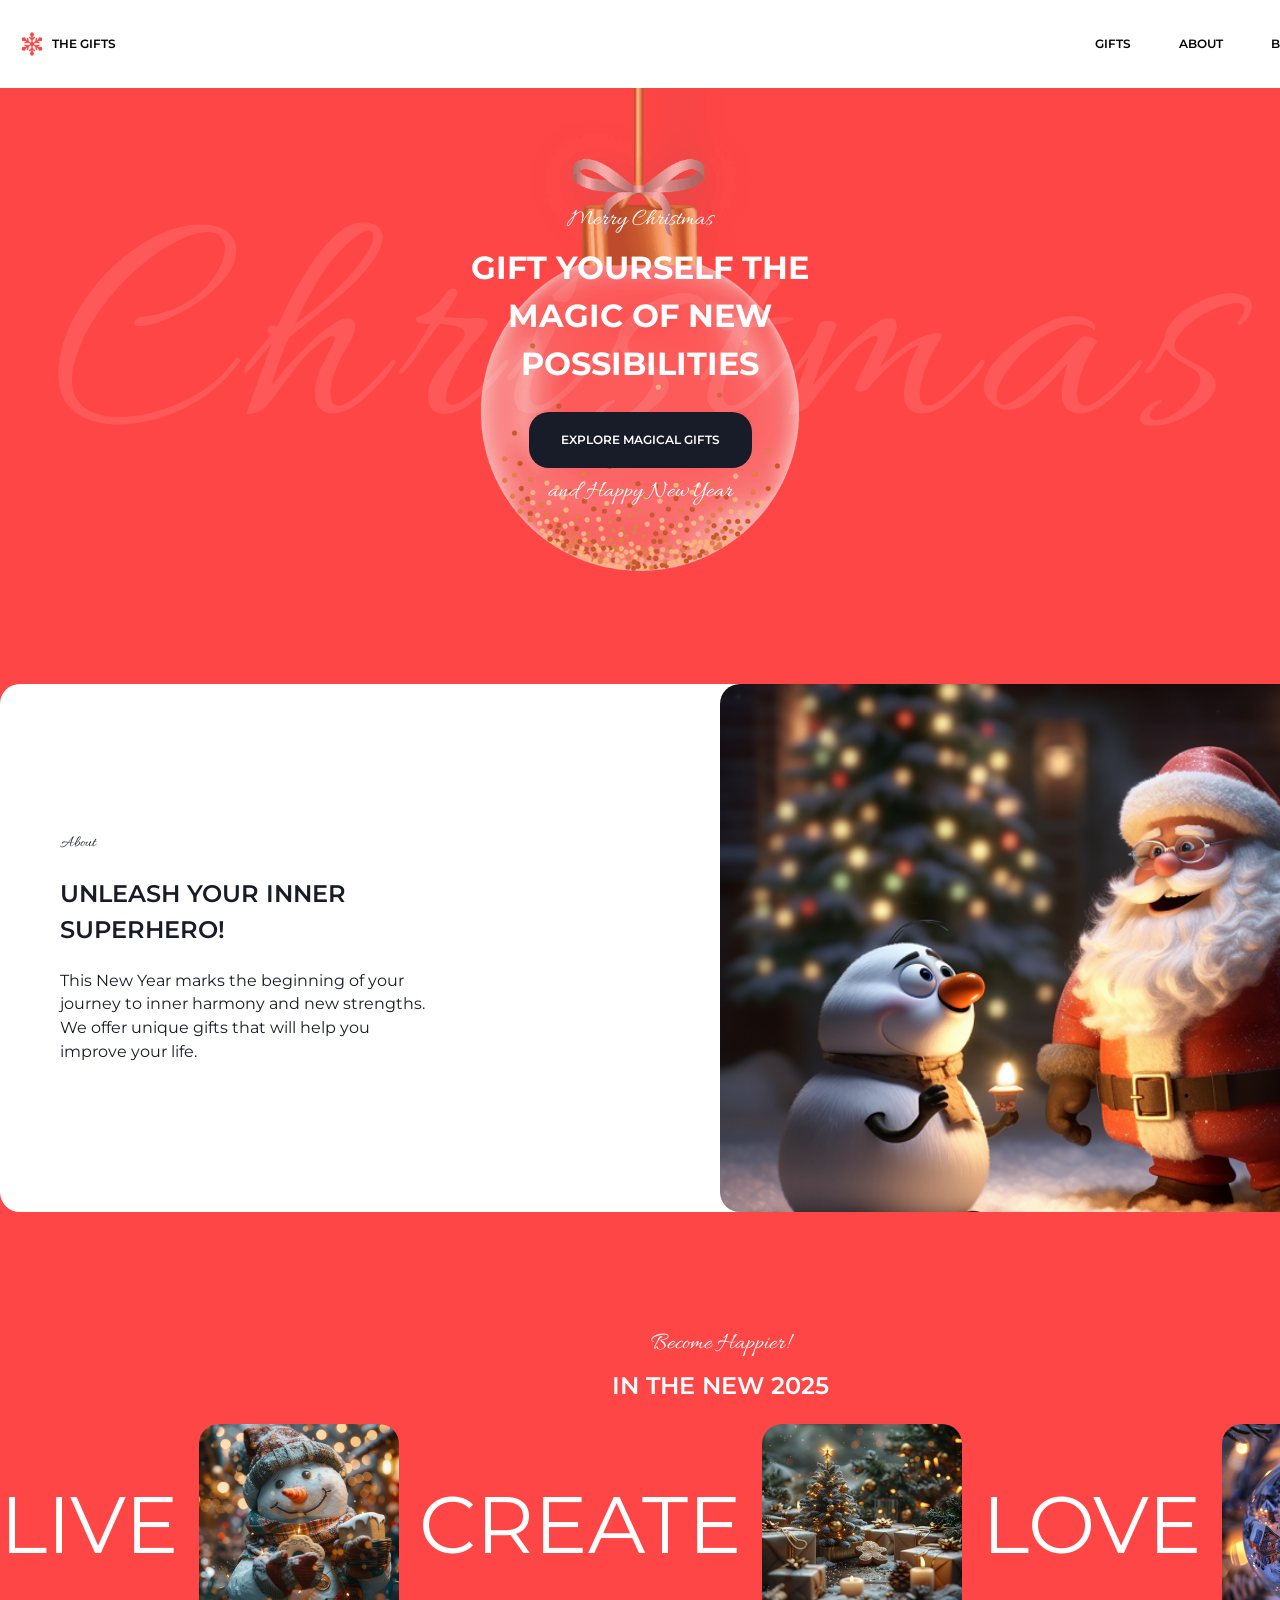
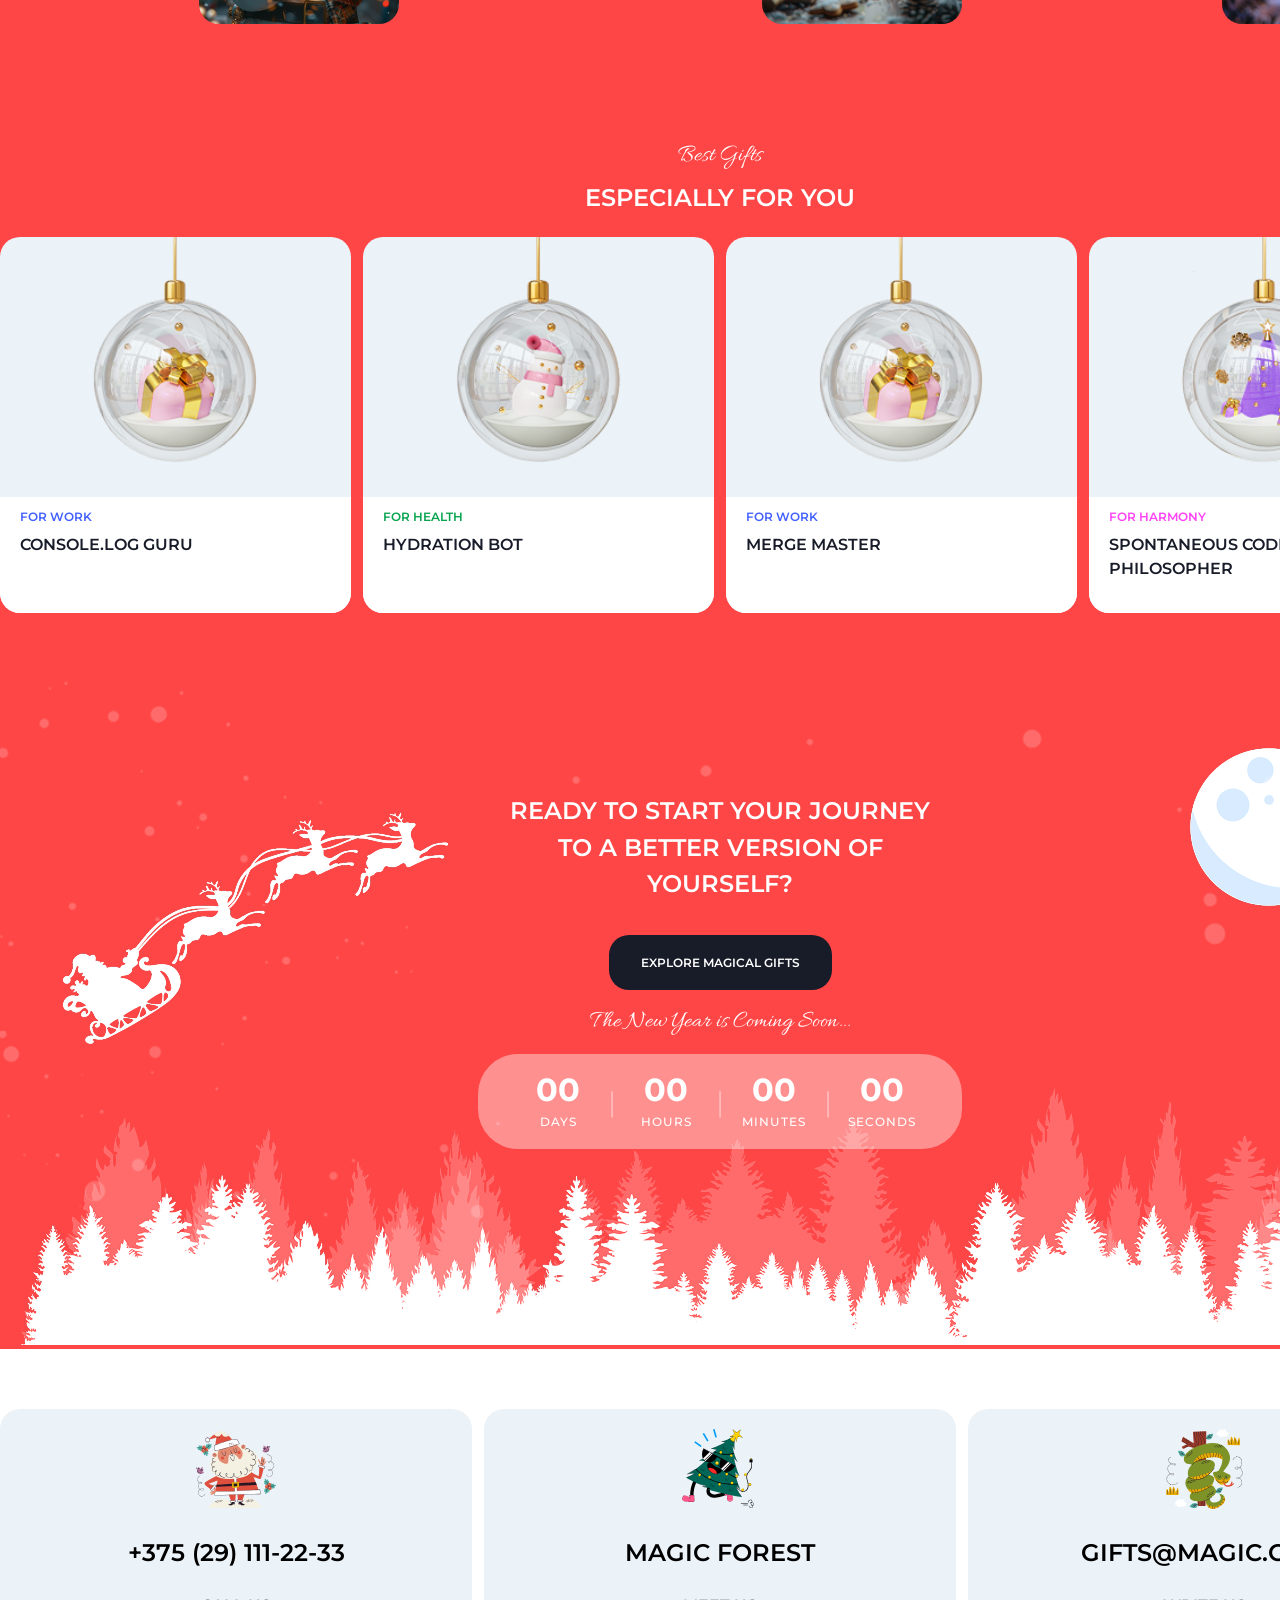
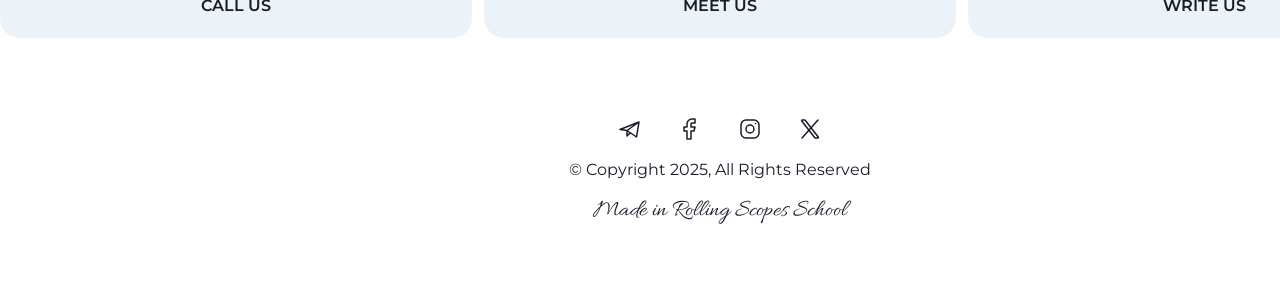
==== christmas-shop/index.html @ 4a247b34 "feat: add background" ====
<!DOCTYPE html>
<html lang="en">
<head>
    <meta charset="UTF-8">
    <meta name="viewport" content="width=device-width, initial-scale=1.0">
    <title>Christmas Shop</title>
    <link rel="stylesheet" href="css/style.css">
    <link rel="icon" href="favicon.ico">
    <link href="https://fonts.googleapis.com/css2?family=Allura&family=Montserrat:wght@400;600&display=swap" rel="stylesheet">
</head>
<body>
    <header class="header">
        <div class="container">
        <div class="header-container">
            <a href="index.html" class="logo">
                <img src="icons/snowflake.svg" alt="Logo icon">
                <span>The gifts</span>
            </a>
        </div>
        <nav>
            <ul>
                <li><a href="gifts.html">Gifts</a></li>
                <li><a href="#about">About</a></li>
                <li><a href="#best">Best</a></li>
                <li><a href="#contacts">Contacts</a></li>
            </ul>
        </nav>
        </div>
    </header>

    <main>
        <section class="hero">
            <div class="container hero-container">
                <p>Merry Christmas</p>
                <h1>Gift yourself the magic of new possibilities</h1>
                <a href="gifts.html" class="btn">Explore Magical Gifts</a>
                <p>and Happy New Year</p>
            </div>
        </section>
        
        <section id="about" class="about">
            <div class="container about-container">
                <div class="about-card">
                <p class="about-caption">About</p>
                <h2>Unleash your inner superhero!</h2>
                <p>This New Year marks the beginning of your journey to inner harmony and new strengths. We offer unique gifts that will help you improve your life.</p>
                </div>
                <div>
                </div>
                 <img src="image/santa.png" width="638" height="528" alt="Santa and Penguin">
            </div>
        </section>

        <section class="slider">
            <div class="container lcld-container">
                <p class="slider-caption">Become Happier!</p>
                <h2>in the new 2025</h2>
                <div class="lcld-card">
                <div class="lcld-item">
                    <span>Live</span>
                    <img src="image/snowman.png" width="200" height="200" alt="Snowman">

                </div>

                <div class="lcld-item">
                    <span>Create</span>
                    <img src="image/christmas-trees.png" width="200" height="200" alt="Christmas trees">
                </div>
                <div class="lcld-item">
                    <span>Love</span>
                    <img src="image/christmas-tree-ball.png" width="200" height="200" alt="Christmas tree ball">
                </div>
                <div class="lcld-item">
                    <span>Dream</span>
                    <img src="image/fairytale-house.png" width="200" height="200" alt="Fairytale house">
                </div>
              </div>
            </div>
        </section>

        <section id="best" class="best">
            <div class="container gifts-container">
                <p class="best-caption">Best Gifts</p>
                 <h2>especially for you</h2>
                 <div class="gift-grid">
                    <div class="gift-card">
                        <img src="image/console.log_guru.png" alt="Console.log Guru">
                        <div class="best-content">
                          <p class="best-work">For work</p>
                          <h3>Console.log Guru</h3>
                        </div>
                    </div>
                    <div class="gift-card">
                        <img src="image/hydration_bot.png" alt="Hydration Bot">
                       <div class="best-content">
                        <p class="best-health">For health</p>
                        <h3>Hydration Bot</h3>
                        </div>
                    </div>
                    <div class="gift-card">
                        <img src="image/merge_master.png" alt="Merge Master">
                        <div class="best-content">
                        <p class="best-work">For work</p>
                        <h3>Merge Master</h3>
                        </div>
                    </div>
                    <div class="gift-card">
                        <img src="image/spontaneous_coding.png" alt="Spontaneous Coding Philosopher">
                        <div class="best-content">
                        <p class="best-harmony">For harmony</p>
                        <h3>Spontaneous Coding Philosopher</h3>
                        </div>
                    </div>
                 </div>
            </div>
        </section>

        <section class="subscribe">
            <div class="container subscribe-container">
                <h2>Ready to start your journey to a better version of yourself?</h2>
                <a href="gifts.html" class="btn">Explore Magical Gifts</a>
                <p class="subscribe-caption">The New Year is Coming Soon...</p>
                <div class="countdown-container">
                 <div class="countdown-item">
                    <span id="days" class="number">00</span>
                    <span class="label">Days</span>
                 </div>
                <div class="divider">|</div>
                <div class="countdown-item">
                <span id="hours" class="number">00</span>
                <span class="label">Hours</span>
                </div>
                    <div class="divider">|</div>
                    <div class="countdown-item">
                <span id="minutes" class="number">00</span>
                 <span class="label">Minutes</span>
                </div>
                <div class="divider">|</div>
                 <div class="countdown-item">
                  <span id="seconds" class="number">00</span>
                  <span class="label">Seconds</span>
                 </div>
                </div>
            </div>
        </section>

    </main>

    <footer id="contacts" class="footer">
        <div class="container contacts-container">
            <div class="footer-grid">
                 <div class="footer-card call-us">
                    <img src="icons/santa-claus.svg" alt="Santa Claus">
                    <a href="tel:+123456789" class="card">+375 (29) 111-22-33</a>
                    <h3>Call us</h3>
                </div>
                <div class="footer-card meet-us">
                    <img src="icons/christmas-tree.svg" alt="Christmas tree">
                    <a href="https://maps.google.com" target="_blank" class="card">Magic Forest</a>
                    <h3>Meet us</h3>
                </div>
                <div class="footer-card write-us">
                    <img src="icons/snake.svg" alt="Snake">
                    <a href="mailto:test@mail.com" class="card">gifts@magic.com</a>
                    <h3>Write us</h3>
                </div>
            </div>
            <div class="social-icons">
                <a href="https://facebook.com" class="social-link">
                <img src="icons/social/telegram.svg" alt="Telegram">
                </a>
                <a href="https://instagram.com" class="social-link">
                    <img src="icons/social/facebook.svg" alt="Facebook">
                </a>
                <a href="https://linkedin.com" class="social-link">
                    <img src="icons/social/instagram.svg" alt="Instagram">
                </a>
                <a href="https://linkedin.com" class="social-link">
                    <img src="icons/social/X.svg" alt="X.com">
                </a>
                </div>
                <div class="copyright">
                     <p class="footer-paragraphs">&copy; Copyright 2025, All Rights Reserved</p>
                     <a class="footer-link" href="https://rs.school" target="_blank">Made in Rolling Scopes School</a>
                </div>
            </div>
        </footer>   
    
</body>
</html>
---- christmas-shop/css/style.css ----
* {
  margin: 0;
  padding: 0;
  box-sizing: border-box;
  transition: all 0.3s ease;
}

html {
  scroll-behavior: smooth;
}

body {
  font-family: 'Montserrat', sans-serif;
  background: #FF4646;
  color: #181C29;
}

/* CONTAINER */
.container {
  width: 1440px;
  margin: 0 auto;
}

/* ================= HEADER ================= */
.header {
  background: #fff;
  padding: 24px 0;
}

.header .container {
  display: flex;
  justify-content: space-between;
  align-items: center;
}

.logo {
  display: flex;
  align-items: center;
  gap: 8px;
  padding: 8px 20px;
  text-decoration: none;
  color: black;
  font-family: 'Montserrat', sans-serif;
  font-size: 12px;
  font-weight: 600;
  line-height: 130%;
  letter-spacing:  5%;
  text-transform: uppercase;
}

.logo img {
  width: 24px;
  height: 24px;
}

.logo:hover {
  cursor: pointer;
}

nav ul {
  display: flex;
  gap: 8px;
  list-style: none;
  justify-content: flex-end;
  align-items: center;
  text-transform: uppercase;
  color: black;
  font-family: 'Montserrat', sans-serif;
  font-size: 12px;
  font-weight: 600;
  line-height: 130%;

}

nav a {
  text-decoration: none;
  color: black;
  padding: 12px 20px;
}

nav a:hover {
  color: #ff4646;
}

/* ================= HERO ================= */
.hero {
  /* background: #ff4646; */
  color: white;
  text-align: center;
  padding: 120px 0;
  background-image: url('../image/background-hero.png');
  background-size: contain;
  background-position: center;
  background-repeat: no-repeat;
  min-height: 524px;
  display: flex;
  align-items: center;
  justify-content: center;
  text-align: center;
}

.hero h1 {
  font-size: 32px;
  max-width: 600px;
  text-transform: uppercase;
  line-height:  150%;
  letter-spacing: 18%;
  max-width: 430px;
  margin: 12px auto;

}

.hero p {
  font-family: 'Allura', cursive;
  font-size: 24px;
  font-weight: 400;
  line-height: 100%;
  letter-spacing: 5%;
}

/* BUTTON */
.btn {
  display: inline-block;
  margin: 12px 0;
  padding: 20px 32px;
  border-radius: 20px;
  background: #181C29;
  color: #fff;
  text-decoration: none;
  font-weight: 600;
  font-size: 12px;
  line-height: 130%;
  letter-spacing: 5%;
  text-transform: uppercase;
}

.btn:hover {
  background: #fff;
  color: #181C29;
}

/* ================= ABOUT ================= */
.about {
    padding: 60px 0;
}

.about-container {
  display: flex;
  gap: 60px;
  align-items: center;
  background-color: #fff;
   border-radius: 20px;
   overflow: hidden;
  justify-content: space-between;
}

.about-container img {
  border-radius: 20px;
   width: 50%; 
   object-fit: cover;
}

.about-card {
 padding-left: 60px;
  max-width: 426px;
  width: 50%; 
}

.about h2 {
  font-size: 24px;
  font-weight: 600;
  line-height: 152%;
  letter-spacing: 16%;
  text-transform: uppercase;
  margin-bottom: 20px;
}

.about-caption {
  font-family: 'Allura', cursive;
  font-size: 24px;
  font-weight: 400;
  line-height: 100%;
  letter-spacing: 5%;
  margin-bottom: 20px;
}

.about p {
    font-size: 16px;
    font-weight: 400;
    line-height: 148%;
}
/* ================= SLIDER ================= */

.lcld-container {
  text-align: center;
  padding: 60px 0;
}

.slider-caption {
  font-family: 'Allura', cursive;
  font-size: 24px;
  font-weight: 400;
  line-height: 100%;
  letter-spacing: 5%;
  margin-bottom: 12px;
  color: #fff;
}

.slider h2 {
  font-size: 24px;
  font-weight: 600;
  line-height: 152%;
  letter-spacing: 16%;
  text-transform: uppercase;
  margin-bottom: 20px;
  color: #fff;
}

.lcld-card {
    display: flex;
    flex-direction: row;
}

.lcld-item {
display: flex;
align-items: center;
  text-align: center;
}

.slider span {
    font-size: 80px;
    font-weight: 600px;
    text-transform: uppercase;
    color: #fff;
    margin-right: 20px;

}

.lcld-item img {
  border-radius: 20px;
  margin-right: 20px;
}

.lcld-item:hover {
  transform: scale(1.1);
  cursor: pointer;

}

/* ================= GIFTS ================= */
.gifts-container {
  padding: 60px 0;
}

.best-caption {
  font-family: 'Allura', cursive;
  font-size: 24px;
  font-weight: 400;
  line-height: 100%;
  letter-spacing: 5%;
  margin-bottom: 12px;  
  color: #fff;
  text-align: center;
}

.best h2 {
  font-size: 24px;
  font-weight: 600;
  line-height: 152%;
  letter-spacing: 16%;
  text-transform: uppercase;
  margin-bottom: 20px;
  color: #fff;
  text-align: center;
}

.gift-grid {
  display: grid;
  grid-template-columns: repeat(4, 1fr);
  gap: 12px;
  align-items: stretch;
}

.gift-card {
  background: #ECF3F8;
  border-radius: 20px;
  position: relative;
  overflow: hidden;
  transition: transform 0.3s ease;
  display: flex;
  flex-direction: column;
  height: 100%;
}

.gift-card img {
  width: 100%;
  height: auto;
  display: block;
}

.gift-card:hover {
  transform: translateY(-5px);
  background: #ffecec;
  cursor: pointer;
}

.best-content {
  background-color: #fff;
  padding: 12px 20px;
  box-sizing: border-box;
  width: 100%;
  flex-grow: 1; 
  display: flex;
  flex-direction: column;
  justify-content: flex-start;
}

.best-work,
.best-harmony,
.best-health {
    text-transform: uppercase;
    font-size: 12px;
    font-weight: 600;
    line-height: 130%;
    letter-spacing: 5%;
    /* padding-top: 20px; */
    padding-bottom: 8px;
}

.best-work {
    color: #4361FF;
}

.best-health {
    color: #06A44F;
}

.best-harmony {
    color: #FF43F7;
}

.best h3 {
    text-transform: uppercase;
    font-size: 16px;
    font-weight: 600;
    line-height: 152%;
    letter-spacing: 8%;
    padding-bottom: 20px;    
}

/* ================= CTA ================= */
.subscribe {
  color: white;
  text-align: center;
  align-items: center;
  padding-bottom: 200px;
  padding-top: 120px;
  background-image: url("../image/background_subscribe.png");
 background-size: contain;
  background-position: center;
  background-repeat: no-repeat;
  min-width: 1440px;
  /* background-position: bottom center; */

  position: relative;
  /* overflow: hidden;
  */

}

.subscribe h2 {
    max-width: 430px;
  font-size: 24px;
  font-weight: 600;
  line-height: 152%;
  letter-spacing: 16%;
  text-transform: uppercase;
  margin: 0 auto 20px auto;
  color: #fff;
  text-align: center;
}

.subscribe .btn {
    margin-bottom: 20px;
}

.subscribe-caption {
  font-family: 'Allura', cursive;
  font-size: 24px;
  font-weight: 400;
  line-height: 100%;
  letter-spacing: 5%;
  margin-bottom: 12px;  
  color: #fff;
  text-align: center;
}

.countdown-container {
  display: flex;
  justify-content: center;
  align-items: center;
  background-color: rgba(255, 255, 255, 0.4); /* Półprzezroczysty biały */
  border-radius: 40px;
  padding: 20px 40px;
  width: fit-content;
  margin: 20px auto 0 auto;
  color: #fff;
  font-family: 'Montserrat', sans-serif; /* Lub inna, której używasz */
}

.countdown-item {
  display: flex;
  flex-direction: column;
  align-items: center;
  min-width: 80px;
}

.number {
  font-size: 32px;
  font-weight: 700;
  line-height: 1;
}

.label {
  font-size: 12px;
  text-transform: uppercase;
  margin-top: 8px;
  font-weight: 500;
  letter-spacing: 1px;
}

.divider {
  font-size: 28px;
  opacity: 0.5;
  margin: 0 10px;
  font-weight: 300;
}

/* ================= FOOTER ================= */
.footer {
  background: #fff;
  padding: 60px 0;
}

.footer-grid {
  display: grid;
  grid-template-columns: repeat(3, 1fr);
  gap: 12px;
  margin-bottom: 60px;
}

.footer-card {
  text-align: center;
  background: #ECF3F8;
  padding: 20px;
  border-radius: 20px;
}

.footer-card img {
  width: 80px;
  margin-bottom: 12px;
}

.footer-card a {
  text-decoration: none;
  color: black;
  display: block;
  margin: 10px 0;
}

.footer-card:hover {
  background: #ddd;
  cursor: pointer;
}

.footer h3 {
    text-transform: uppercase;
    font-size: 16px;
    font-weight: 600;
    line-height: 152%;
    letter-spacing: 8%;
    /* padding-bottom: 20px;   */
}

.footer .card {
    text-transform: uppercase;
    font-size: 24px;
    font-weight: 600;
    line-height: 152%;
    letter-spacing: 16%;
    padding-bottom: 12px;  
}

/* ================= SOCIAL ================= */
.social-icons {
  display: flex;
  justify-content: center;
  gap: 20px; 
  padding: 11px 12px;
}

.social-link {
  display: flex;
  align-items: center;
  justify-content: center;
  width: 40px;
  height: 40px;
  transition: transform 0.2s ease-in-out;
}

.social-link img {
  width: 24px;
  height: 24px;
  object-fit: contain;
}

.social-link:hover {
  transform: scale(1.1);
}

.footer-paragraph {
    font-size: 16px;
    font-weight: 400;
    line-height: 148%;
    text-transform: none;
    font-family: 'Montserrat', sans-serif;
}

.footer-link {
  font-family: 'Allura', cursive;
  font-size: 24px;
  font-weight: 400;
  line-height: 100%;
  letter-spacing: 5%;
  margin-top: 12px;  
  text-align: center;
  text-decoration: none;
  color: #181C29;;
}

.copyright {
    display: flex;
    flex-direction: column; 
    align-items: center;    
    gap: 8px;             
}

/* ================= GIFTS PAGE ================= */
.tabs ul {
  display: flex;
  gap: 20px;
  list-style: none;
  justify-content: center;
  margin-top: 20px;
}

.tabs a {
  text-decoration: none;
  color: black;
}

.tabs a:hover {
  color: #ff4646;
}
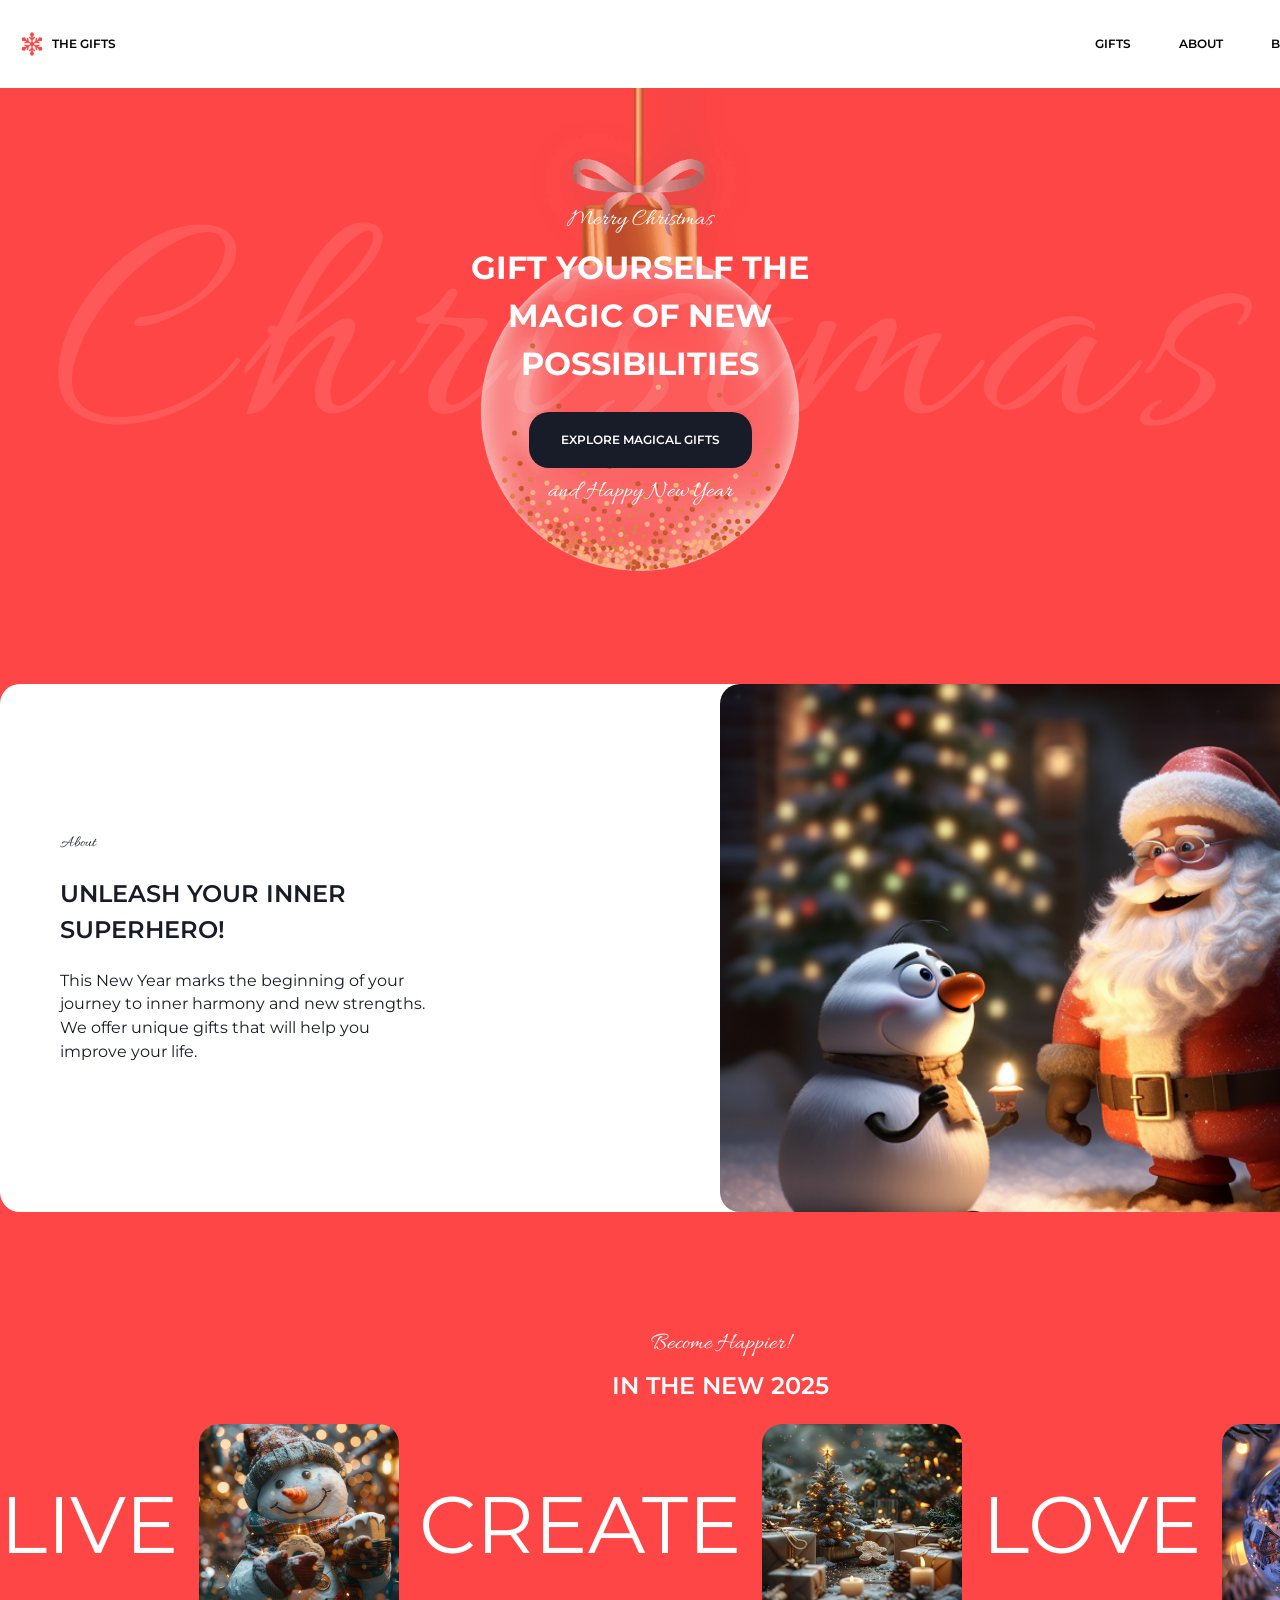
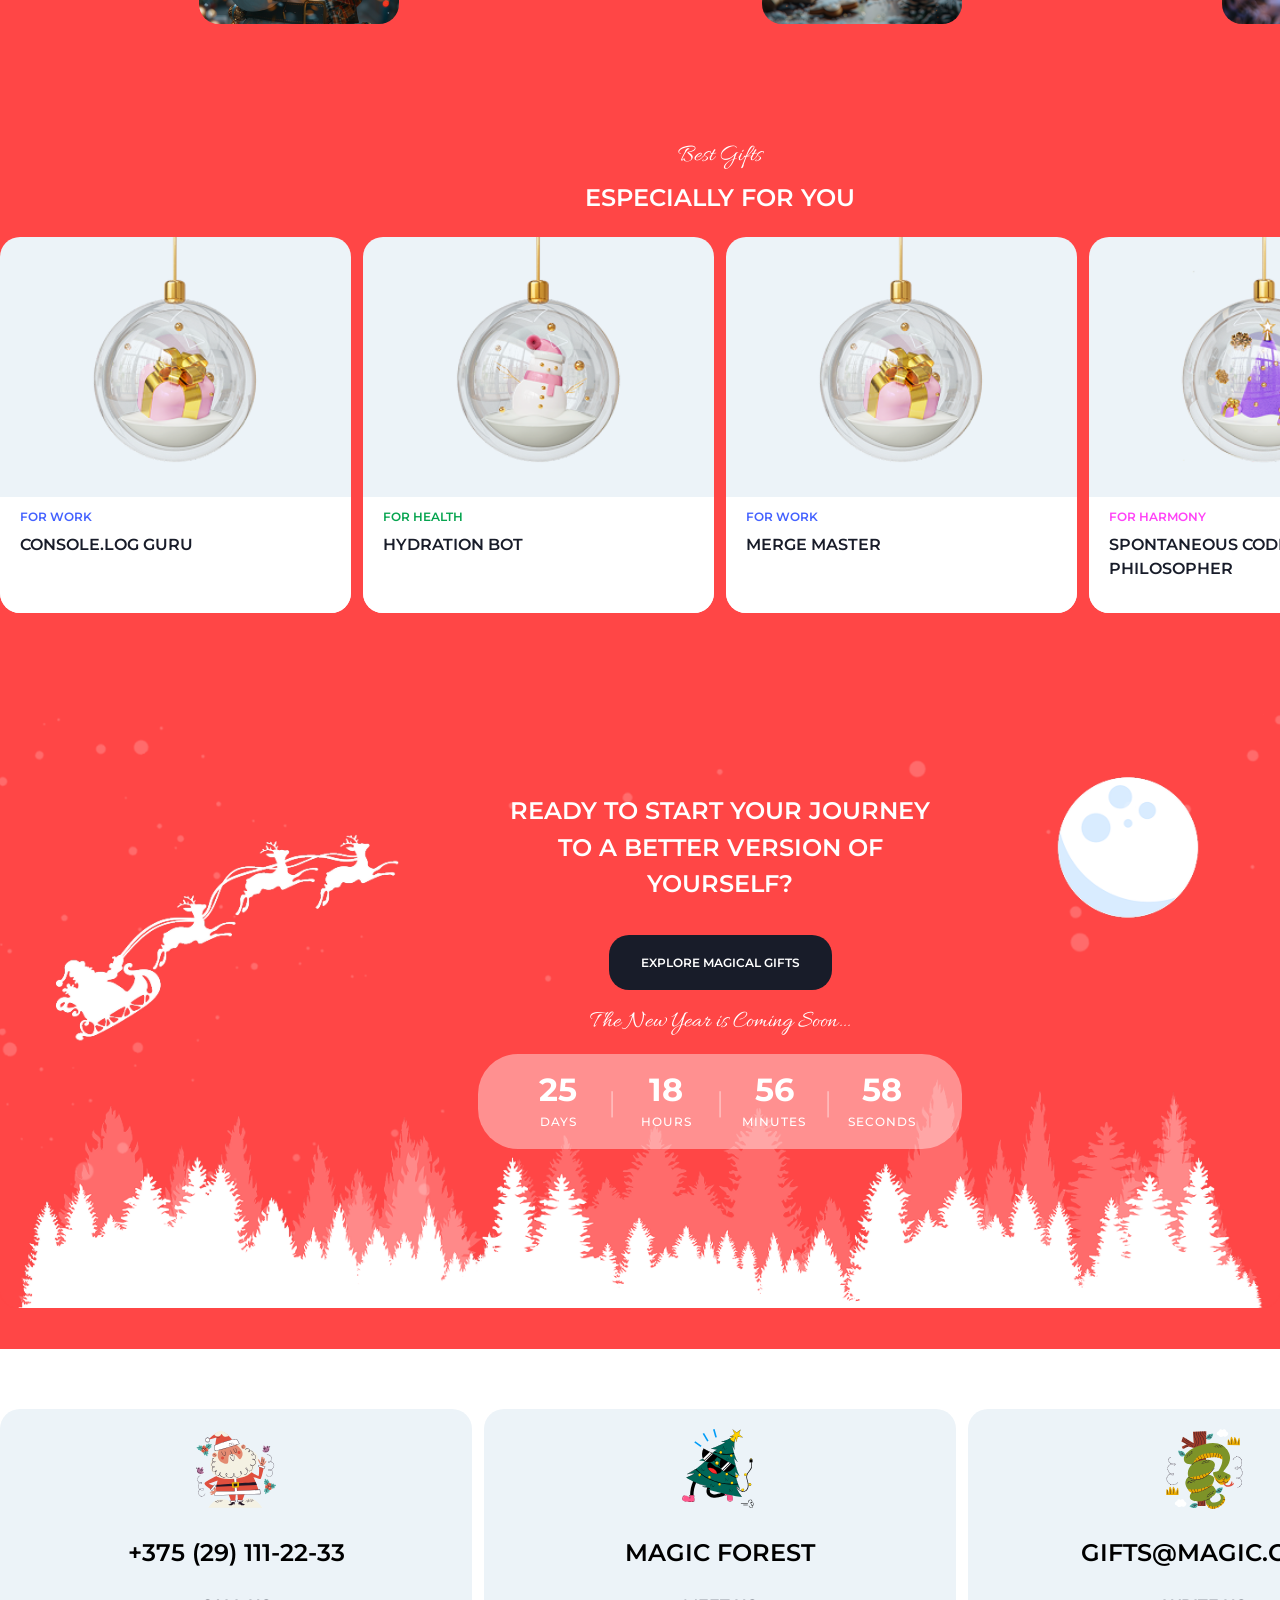
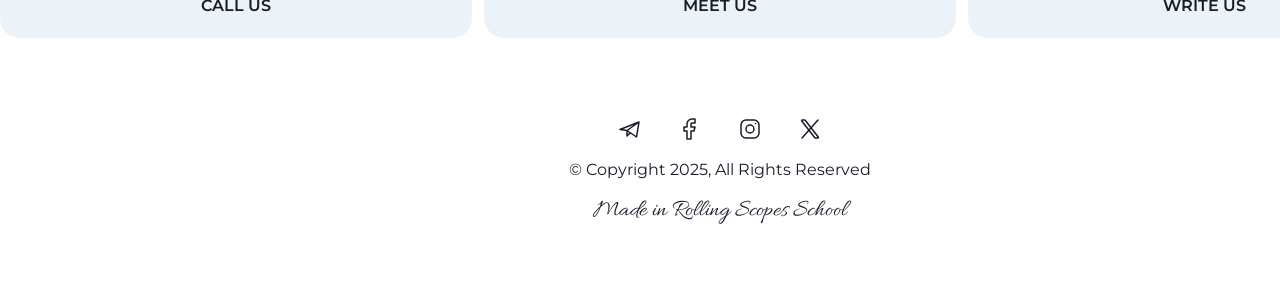
==== commit 68b0db32: "feat: add script and update gifts page" ====
--- a/christmas-shop/index.html
+++ b/christmas-shop/index.html
@@ -185,6 +185,6 @@
                 </div>
             </div>
         </footer>   
-    
+   <script src="js/script.js"></script> 
 </body>
 </html>
--- a/christmas-shop/css/style.css
+++ b/christmas-shop/css/style.css
@@ -11,7 +11,7 @@
 
 body {
   font-family: 'Montserrat', sans-serif;
-  background: #FF4646;
+ background: #fff;
   color: #181C29;
 }
 
@@ -82,9 +82,15 @@
   color: #ff4646;
 }
 
+nav a.active,
+.tabs a.active {
+  pointer-events: none;
+  cursor: default;
+}
+
 /* ================= HERO ================= */
 .hero {
-  /* background: #ff4646; */
+  background: #ff4646;
   color: white;
   text-align: center;
   padding: 120px 0;
@@ -142,6 +148,7 @@
 /* ================= ABOUT ================= */
 .about {
     padding: 60px 0;
+    background: #ff4646;
 }
 
 .about-container {
@@ -191,9 +198,14 @@
 }
 /* ================= SLIDER ================= */
 
+.slider {
+  background: #ff4646;
+}
+
 .lcld-container {
   text-align: center;
   padding: 60px 0;
+  
 }
 
 .slider-caption {
@@ -248,6 +260,10 @@
 }
 
 /* ================= GIFTS ================= */
+.best {
+  background: #ff4646;
+}
+
 .gifts-container {
   padding: 60px 0;
 }
@@ -351,6 +367,7 @@
 /* ================= CTA ================= */
 .subscribe {
   color: white;
+  background: #ff4646;
   text-align: center;
   align-items: center;
   padding-bottom: 200px;
@@ -359,7 +376,8 @@
  background-size: contain;
   background-position: center;
   background-repeat: no-repeat;
-  min-width: 1440px;
+  
+  
   /* background-position: bottom center; */
 
   position: relative;
@@ -546,19 +564,36 @@
 }
 
 /* ================= GIFTS PAGE ================= */
+.gifts {
+  padding-bottom: 60px;
+}
+
+.tabs {
+  background-color: #ff4646;
+  padding: 20px 0;
+}
+
 .tabs ul {
   display: flex;
-  gap: 20px;
+  gap: 30px; /* Zwiększa odstęp między elementami */
   list-style: none;
   justify-content: center;
-  margin-top: 20px;
 }
 
 .tabs a {
   text-decoration: none;
-  color: black;
+  color: #fff;
+  font-weight: bold;
+  text-transform: uppercase;
+}
+
+.tabs a.active {
+  background-color: rgba(255, 255, 255, 0.3);
+  padding: 12px 20px;
+  border-radius: 12px;
 }
 
 .tabs a:hover {
-  color: #ff4646;
-}+  background-color: rgba(255, 255, 255, 0.1);
+}
+
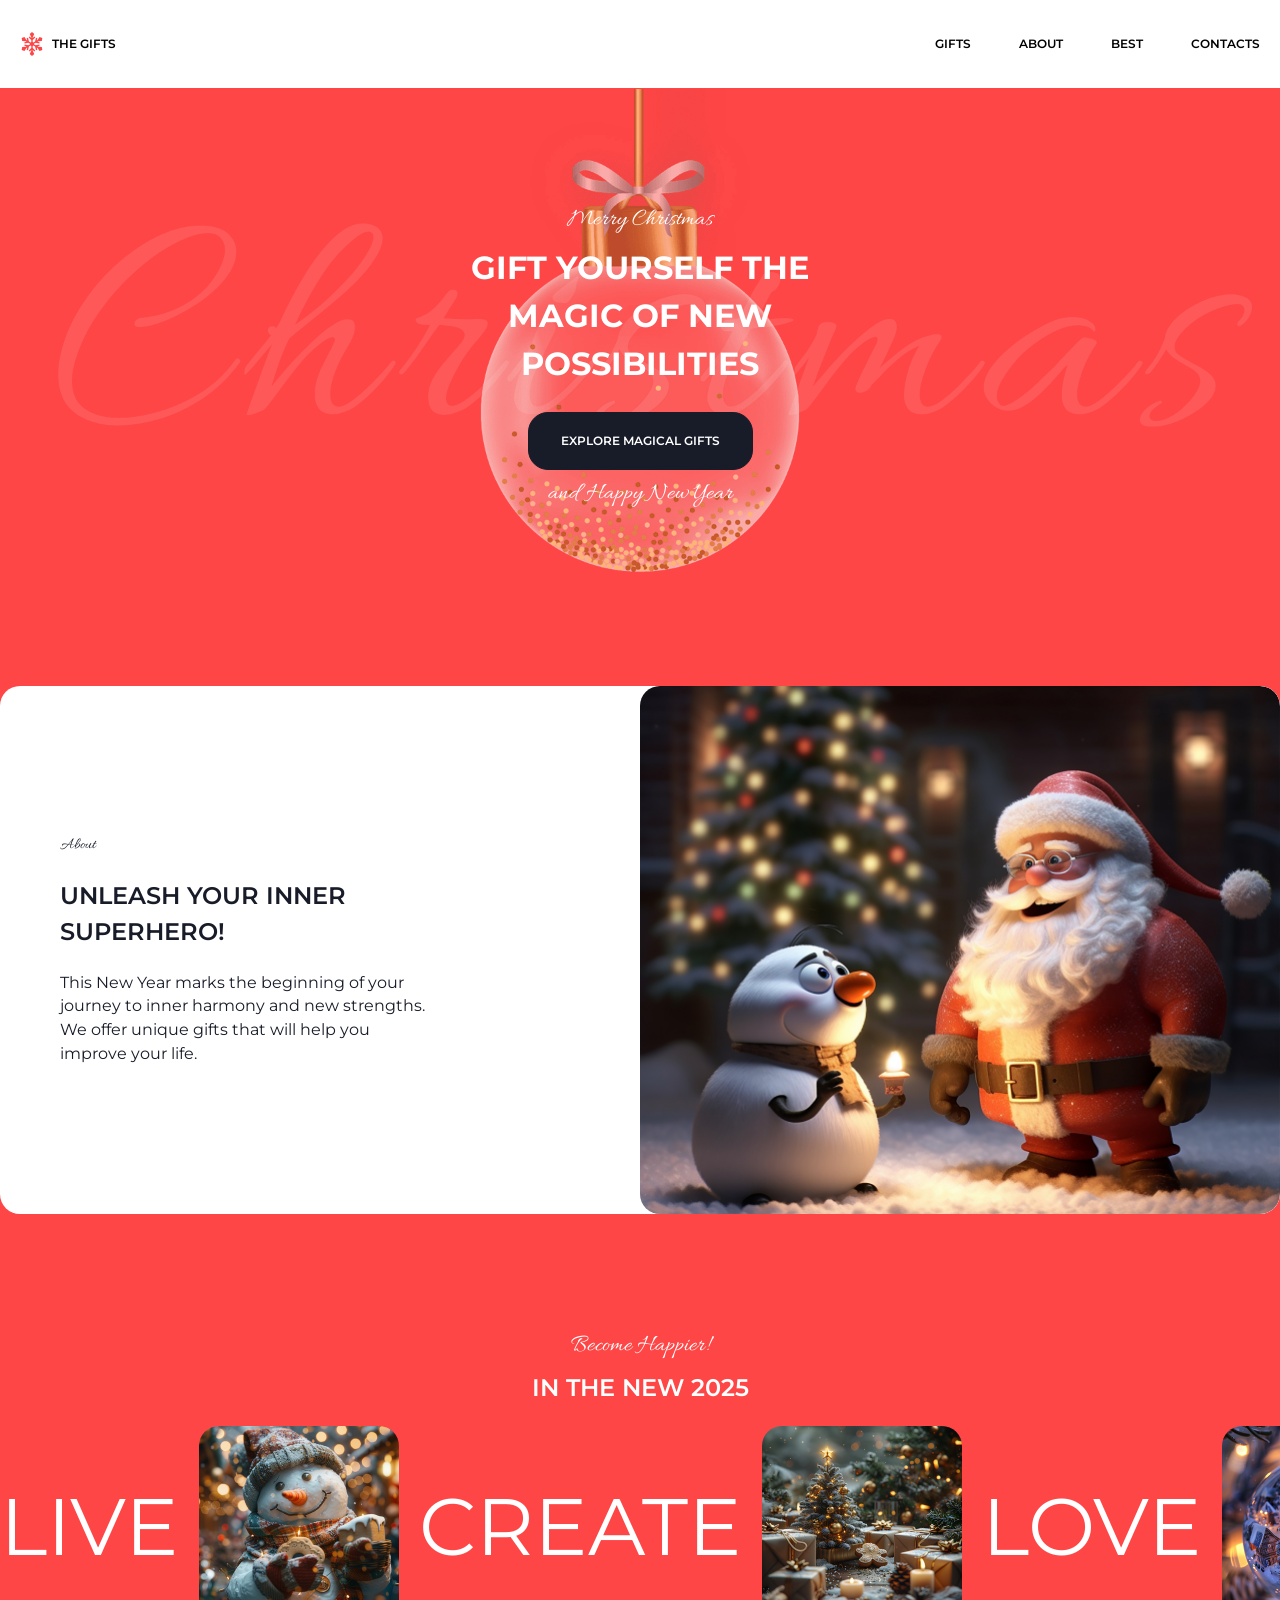
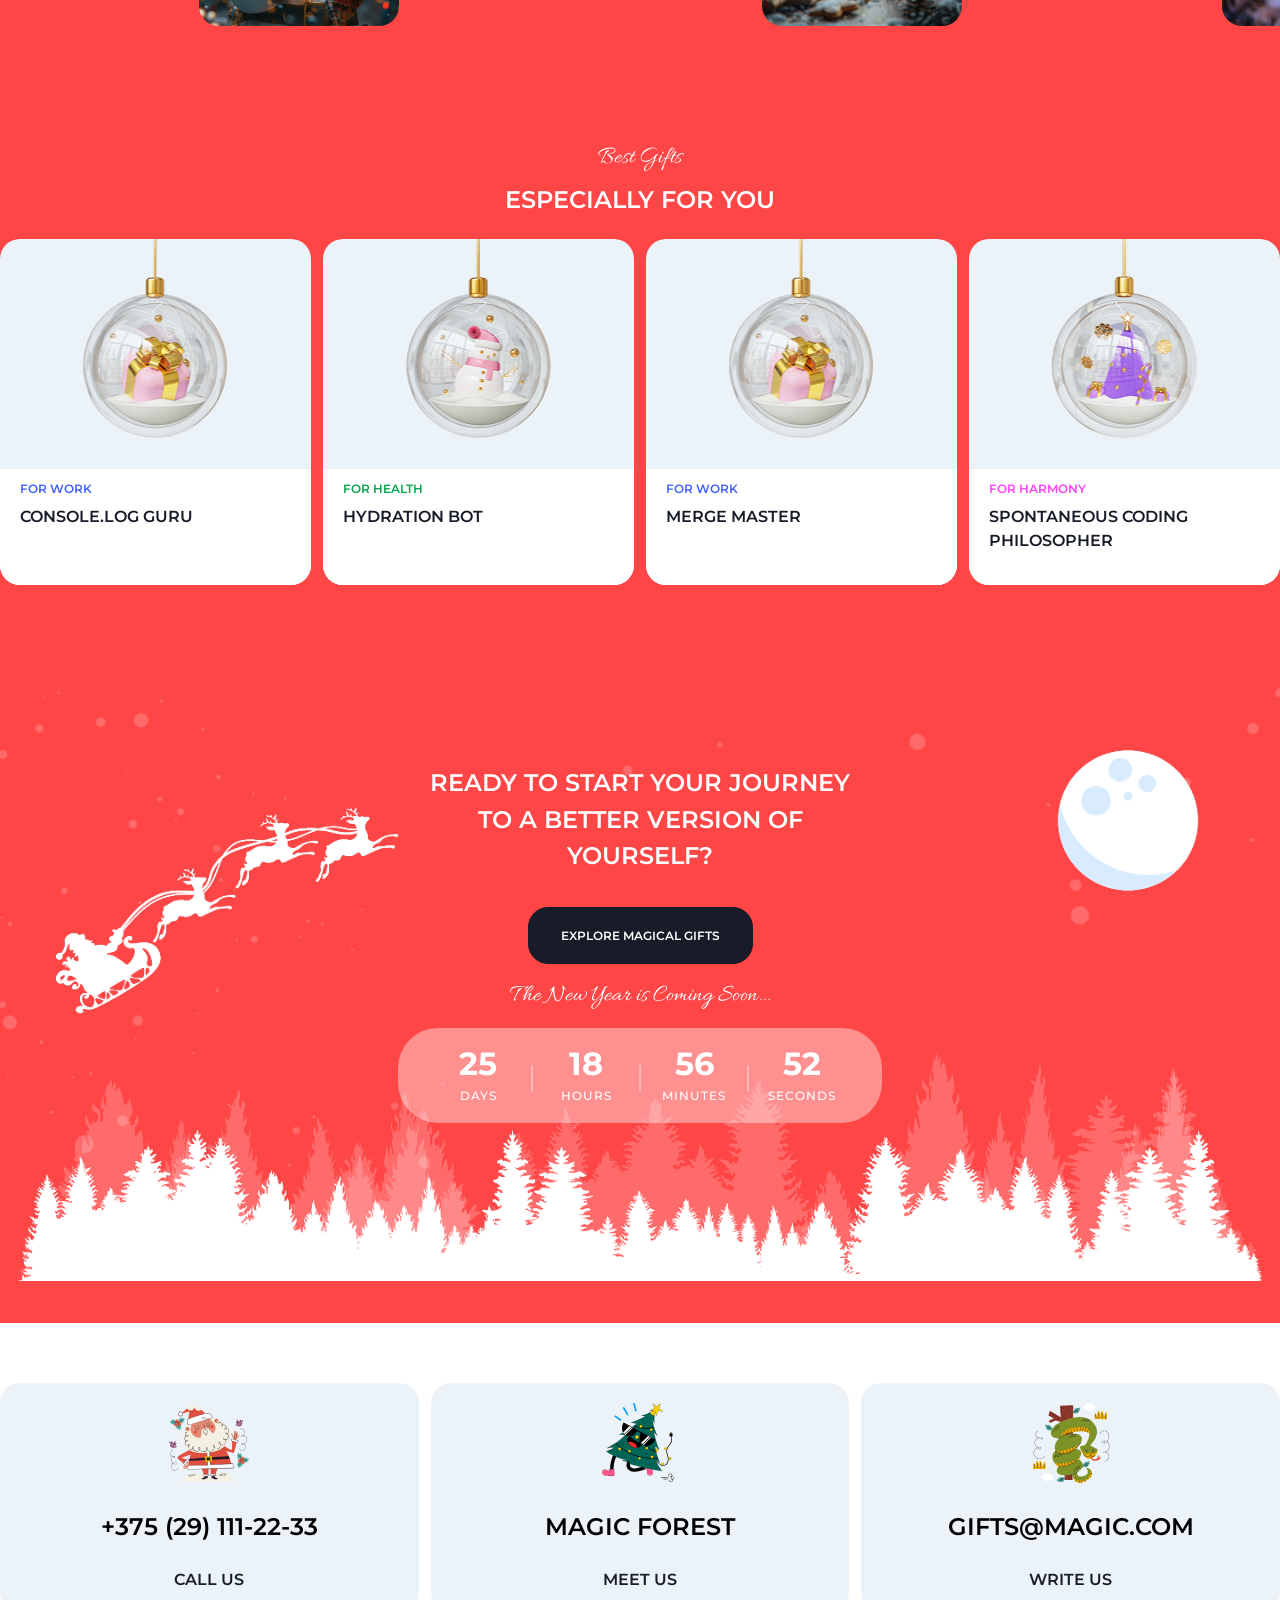
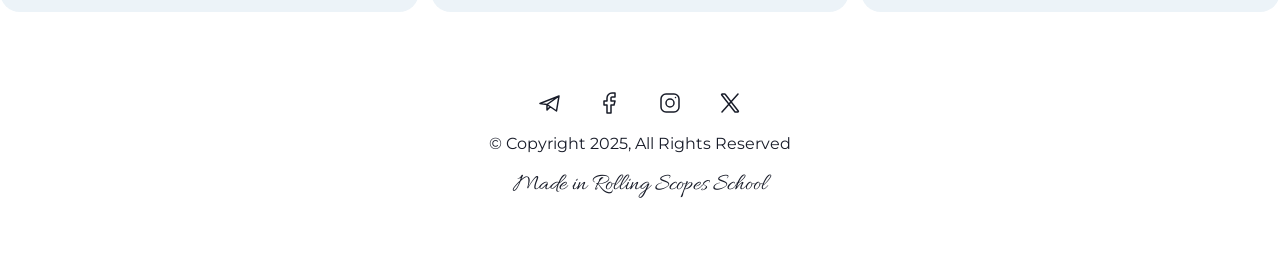
==== commit 6cb6f3b8: "feat: add cards im gifts page and add style" ====
--- a/christmas-shop/index.html
+++ b/christmas-shop/index.html
@@ -44,8 +44,6 @@
                 <p class="about-caption">About</p>
                 <h2>Unleash your inner superhero!</h2>
                 <p>This New Year marks the beginning of your journey to inner harmony and new strengths. We offer unique gifts that will help you improve your life.</p>
-                </div>
-                <div>
                 </div>
                  <img src="image/santa.png" width="638" height="528" alt="Santa and Penguin">
             </div>
@@ -151,7 +149,7 @@
             <div class="footer-grid">
                  <div class="footer-card call-us">
                     <img src="icons/santa-claus.svg" alt="Santa Claus">
-                    <a href="tel:+123456789" class="card">+375 (29) 111-22-33</a>
+                    <a href="tel:+375291112233" class="card">+375 (29) 111-22-33</a>
                     <h3>Call us</h3>
                 </div>
                 <div class="footer-card meet-us">
@@ -166,19 +164,19 @@
                 </div>
             </div>
             <div class="social-icons">
-                <a href="https://facebook.com" class="social-link">
+                <a href="https://web.telegram.org" class="social-link">
                 <img src="icons/social/telegram.svg" alt="Telegram">
                 </a>
-                <a href="https://instagram.com" class="social-link">
+                <a href="https://facebook.com" class="social-link">
                     <img src="icons/social/facebook.svg" alt="Facebook">
                 </a>
-                <a href="https://linkedin.com" class="social-link">
+                <a href="https://instagram.com" class="social-link">
                     <img src="icons/social/instagram.svg" alt="Instagram">
                 </a>
-                <a href="https://linkedin.com" class="social-link">
+                <a href="https://x.com" class="social-link">
                     <img src="icons/social/X.svg" alt="X.com">
                 </a>
-                </div>
+            </div>
                 <div class="copyright">
                      <p class="footer-paragraphs">&copy; Copyright 2025, All Rights Reserved</p>
                      <a class="footer-link" href="https://rs.school" target="_blank">Made in Rolling Scopes School</a>
--- a/christmas-shop/css/style.css
+++ b/christmas-shop/css/style.css
@@ -13,11 +13,14 @@
   font-family: 'Montserrat', sans-serif;
  background: #fff;
   color: #181C29;
+  width: 100%;
+  overflow-x: hidden;
 }
 
 /* CONTAINER */
 .container {
-  width: 1440px;
+  max-width: 1440px; 
+  width: 100%;
   margin: 0 auto;
 }
 
@@ -76,10 +79,13 @@
   text-decoration: none;
   color: black;
   padding: 12px 20px;
+  border-radius: 20px;
+  transition: background-color 0.3s ease, color 0.3s ease;
 }
 
 nav a:hover {
   color: #ff4646;
+  background-color: rgba(255, 70, 70, 0.1);
 }
 
 nav a.active,
@@ -138,6 +144,8 @@
   line-height: 130%;
   letter-spacing: 5%;
   text-transform: uppercase;
+  border: 1px solid #181C29;
+  
 }
 
 .btn:hover {
@@ -339,7 +347,6 @@
     font-weight: 600;
     line-height: 130%;
     letter-spacing: 5%;
-    /* padding-top: 20px; */
     padding-bottom: 8px;
 }
 
@@ -373,21 +380,14 @@
   padding-bottom: 200px;
   padding-top: 120px;
   background-image: url("../image/background_subscribe.png");
- background-size: contain;
+  background-size: contain;
   background-position: center;
   background-repeat: no-repeat;
-  
-  
-  /* background-position: bottom center; */
-
   position: relative;
-  /* overflow: hidden;
-  */
-
 }
 
 .subscribe h2 {
-    max-width: 430px;
+  max-width: 430px;
   font-size: 24px;
   font-weight: 600;
   line-height: 152%;
@@ -399,7 +399,7 @@
 }
 
 .subscribe .btn {
-    margin-bottom: 20px;
+  margin-bottom: 20px;
 }
 
 .subscribe-caption {
@@ -417,13 +417,13 @@
   display: flex;
   justify-content: center;
   align-items: center;
-  background-color: rgba(255, 255, 255, 0.4); /* Półprzezroczysty biały */
+  background-color: rgba(255, 255, 255, 0.4);
   border-radius: 40px;
   padding: 20px 40px;
   width: fit-content;
   margin: 20px auto 0 auto;
   color: #fff;
-  font-family: 'Montserrat', sans-serif; /* Lub inna, której używasz */
+  font-family: 'Montserrat', sans-serif;
 }
 
 .countdown-item {
@@ -497,7 +497,6 @@
     font-weight: 600;
     line-height: 152%;
     letter-spacing: 8%;
-    /* padding-bottom: 20px;   */
 }
 
 .footer .card {
@@ -564,36 +563,74 @@
 }
 
 /* ================= GIFTS PAGE ================= */
-.gifts {
-  padding-bottom: 60px;
-}
-
-.tabs {
-  background-color: #ff4646;
-  padding: 20px 0;
-}
-
-.tabs ul {
-  display: flex;
-  gap: 30px; /* Zwiększa odstęp między elementami */
+
+
+.best-title {
+ display: none;
+}
+
+.hero.gifts-page {
+  background-color: #ff4646; 
+  background-image: url('../image/gifts-background.png');
+  background-repeat: no-repeat;
+  background-position: top center;
+  background-size: contain;
+  padding: 0;
+  min-height: 450px;
+  color: #fff;
+}
+
+.hero-content {
+  display: flex;
+  gap: 20px;
+  align-items: center;
+  justify-content: center;  
+  padding-top: 224px;
+}
+
+.hero-text h1 {
+  text-align: left;             
+  margin: 0;
+  max-width: 430px;   
+  font-size: 32px;
+  font-weight: 600;
+  line-height: 150%;
+  letter-spacing: 0.18em;
+  text-transform: uppercase;           
+}
+
+.hero-tabs ul {
+  display: flex;
+  gap: 30px;                     
   list-style: none;
-  justify-content: center;
-}
-
-.tabs a {
+  margin: 0;
+  padding: 0;
+}
+
+.hero-tabs a {
+  color: #fff;
   text-decoration: none;
-  color: #fff;
-  font-weight: bold;
-  text-transform: uppercase;
+  text-transform: uppercase;
+  font-size: 12px;
+  font-weight: 600;
+  padding: 12px 20px;
+  border-radius: 12px;
+  transition: background-color 0.3s ease, color 0.3s ease;
+
 }
 
 .tabs a.active {
   background-color: rgba(255, 255, 255, 0.3);
-  padding: 12px 20px;
-  border-radius: 12px;
+  color: #fff;
+  pointer-events: none;
 }
 
 .tabs a:hover {
   background-color: rgba(255, 255, 255, 0.1);
-}
-
+  color: #fff;
+} 
+
+.best-gifts-container {
+  padding-bottom: 60px;
+}
+
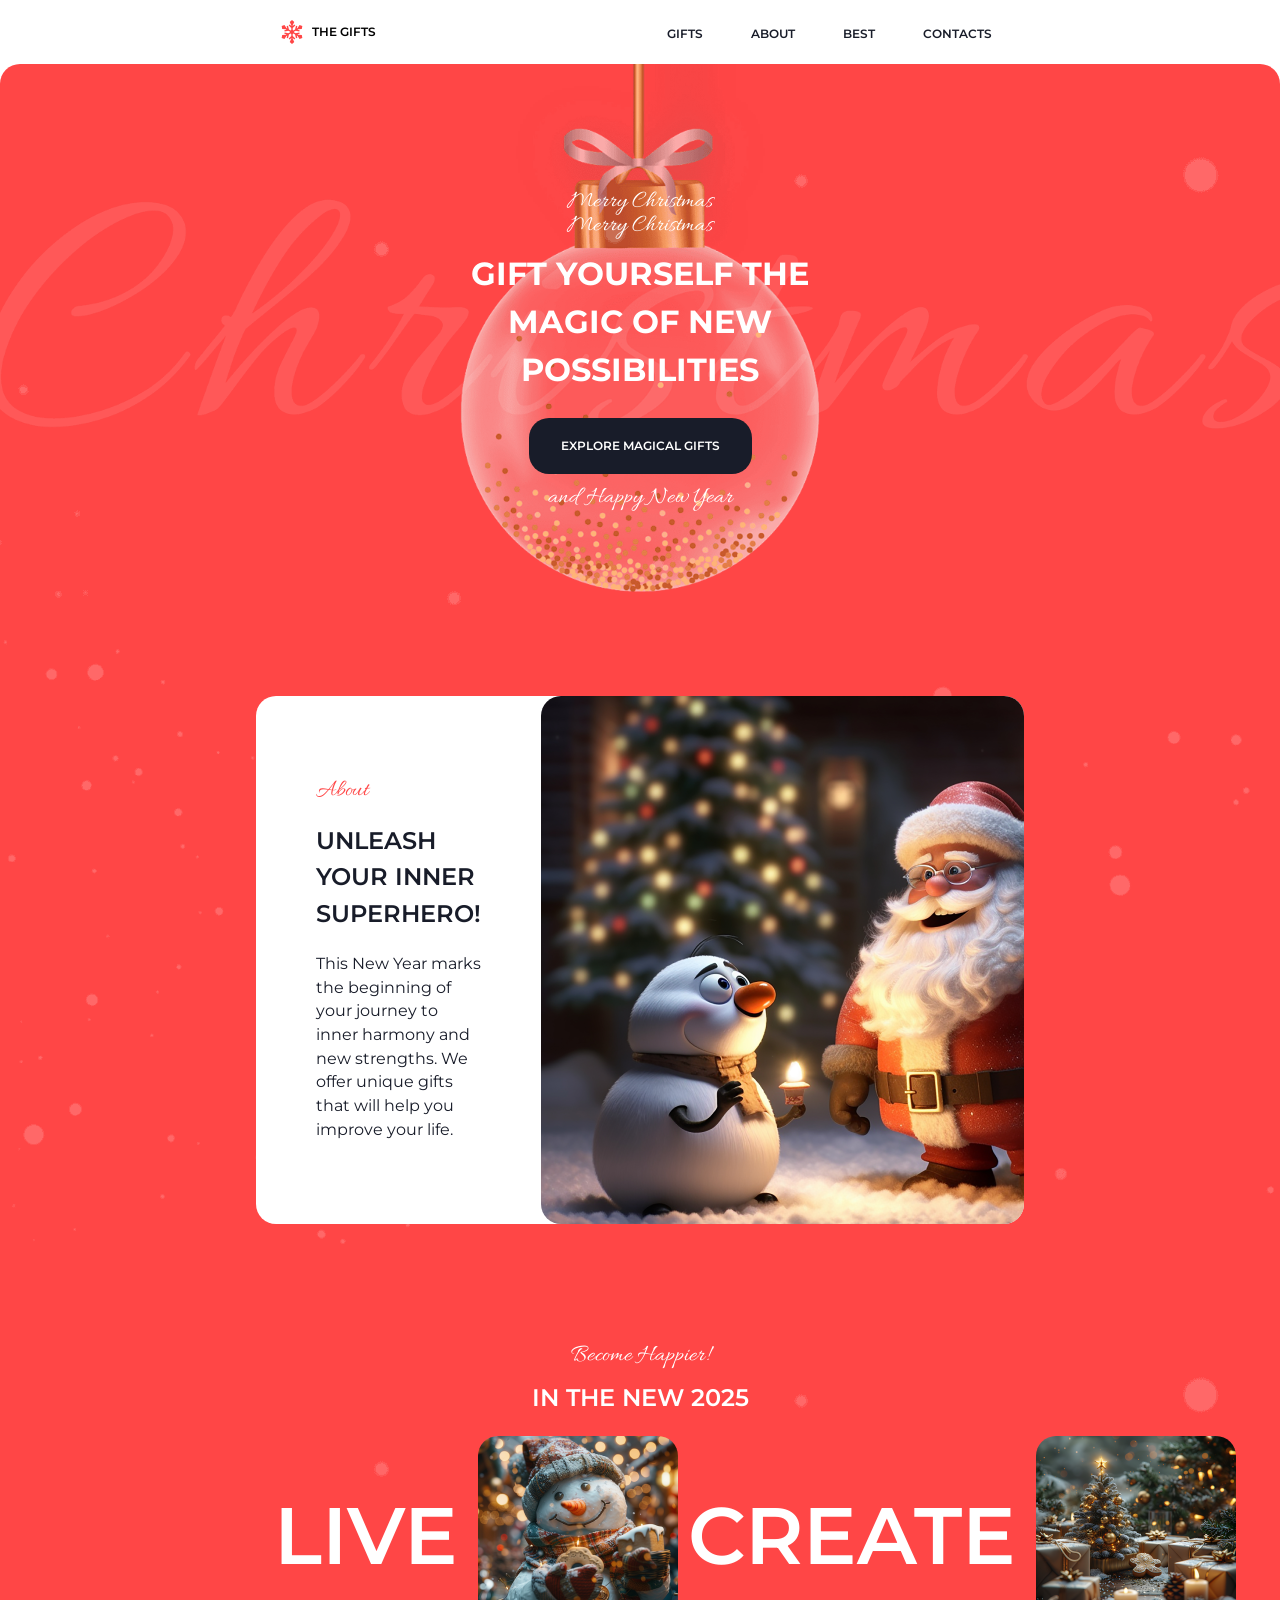
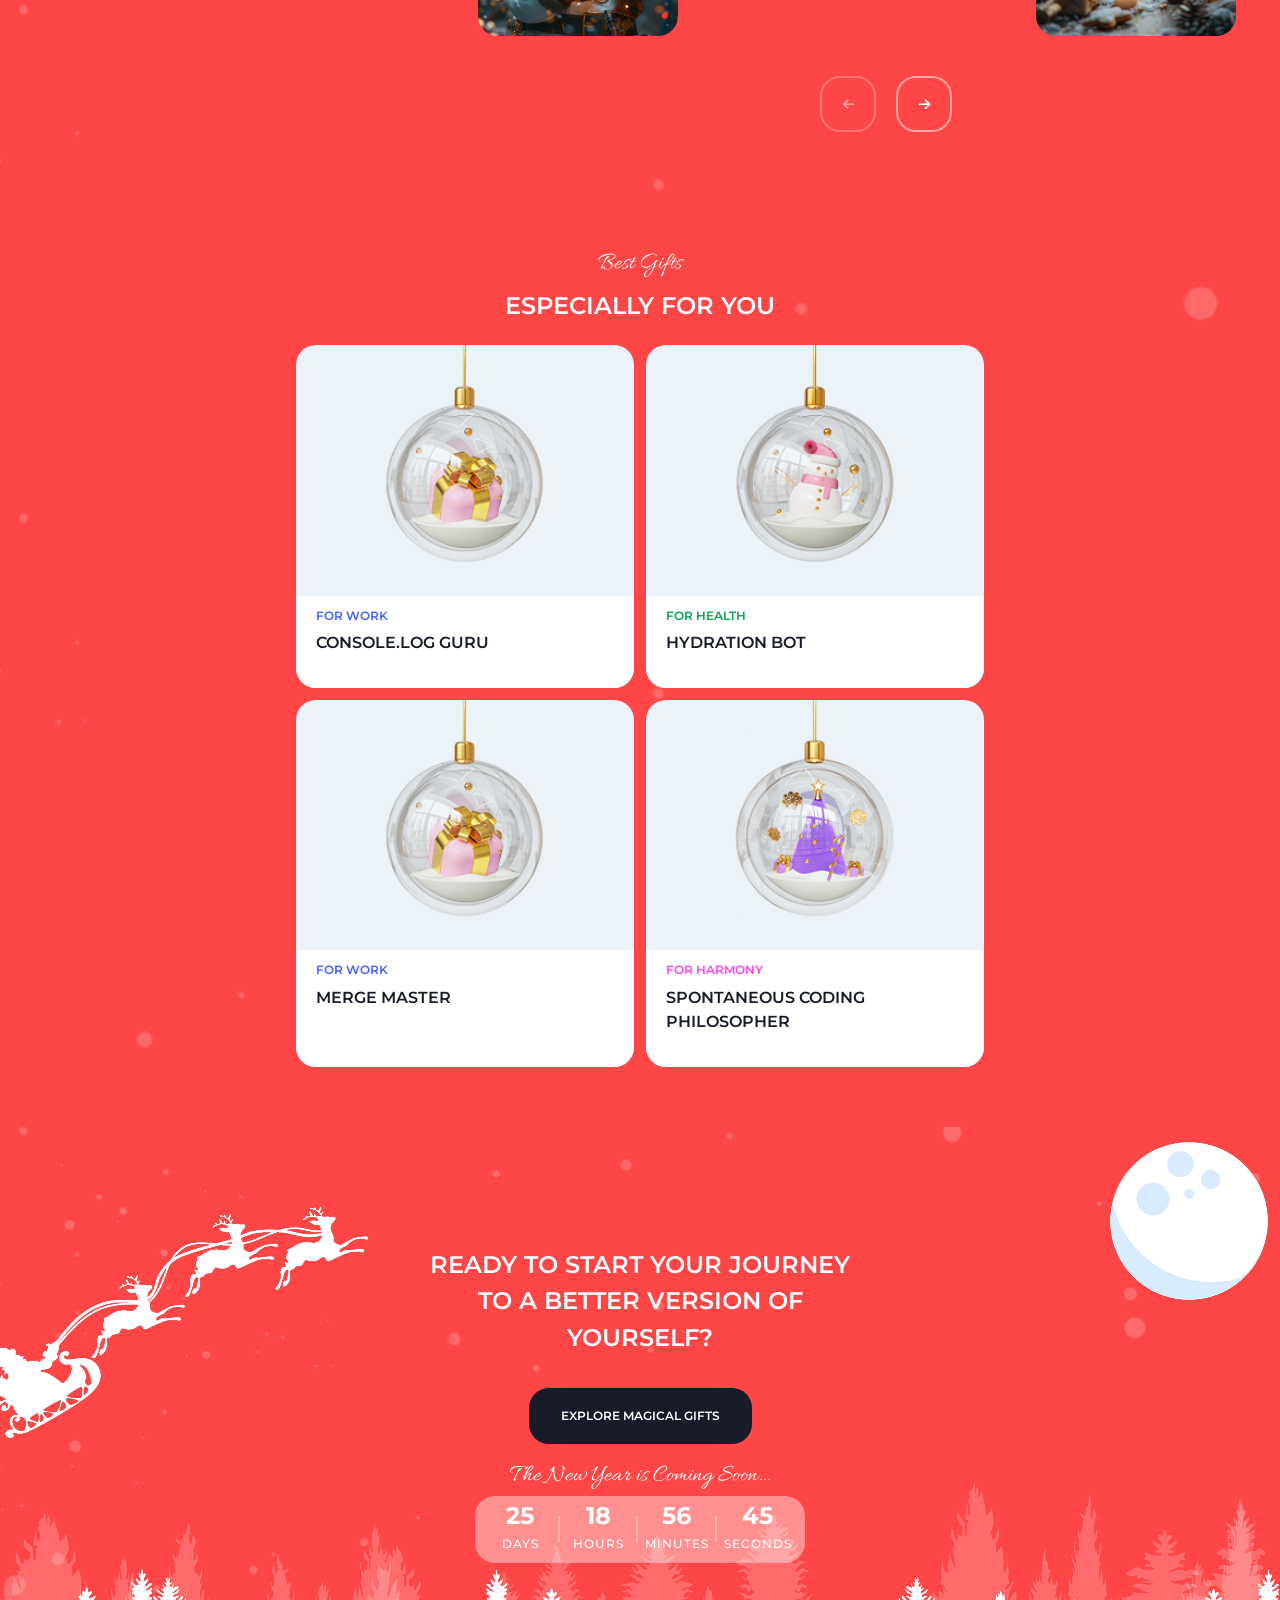
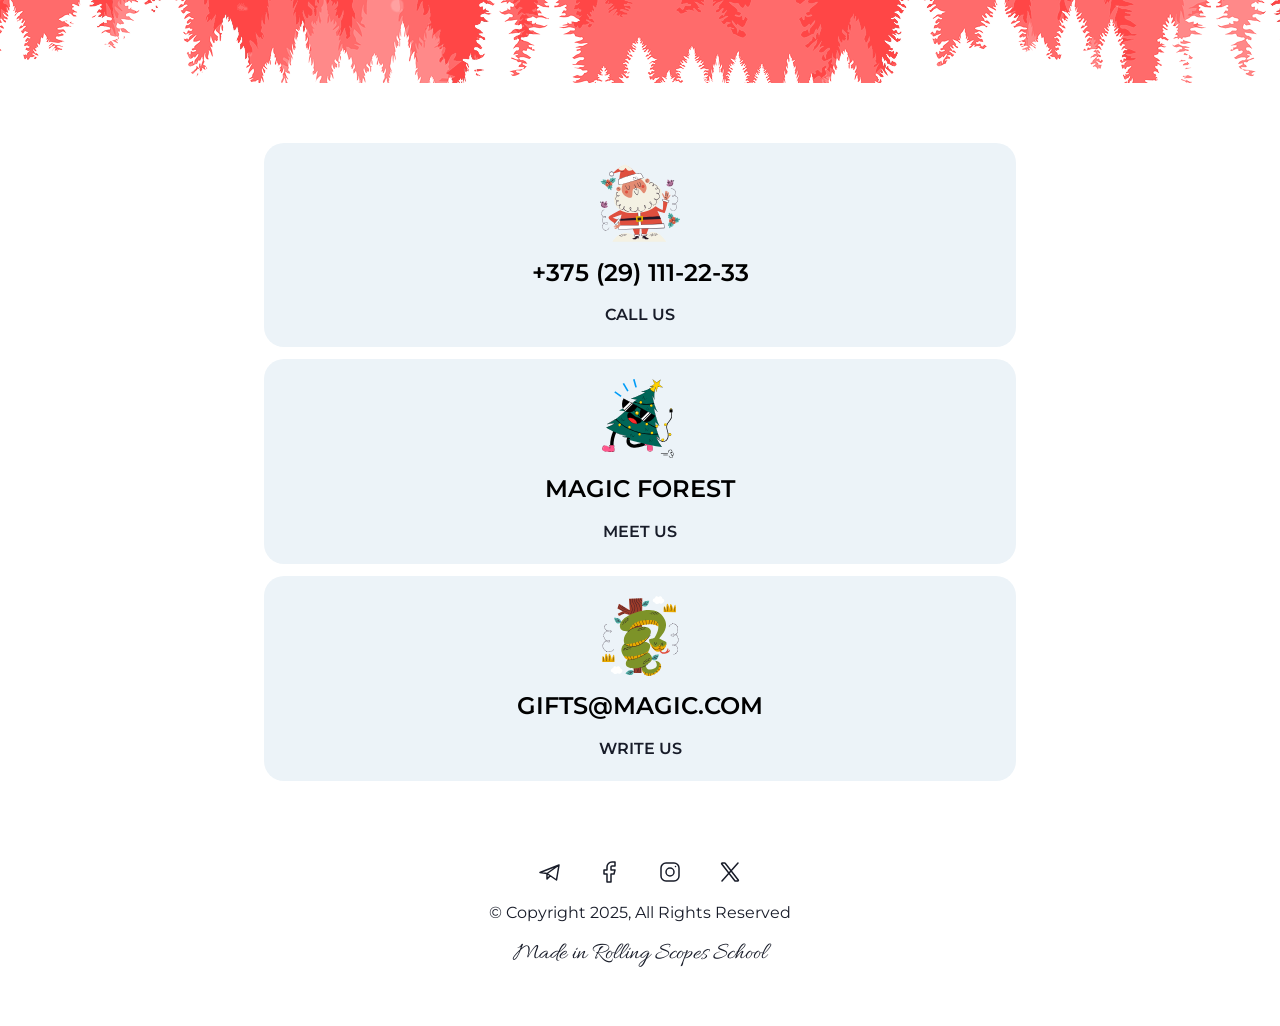
==== commit c005d146: "feat: add html and css" ====
--- a/christmas-shop/index.html
+++ b/christmas-shop/index.html
@@ -1,188 +1,203 @@
 <!DOCTYPE html>
 <html lang="en">
 <head>
-    <meta charset="UTF-8">
-    <meta name="viewport" content="width=device-width, initial-scale=1.0">
-    <title>Christmas Shop</title>
-    <link rel="stylesheet" href="css/style.css">
-    <link rel="icon" href="favicon.ico">
-    <link href="https://fonts.googleapis.com/css2?family=Allura&family=Montserrat:wght@400;600&display=swap" rel="stylesheet">
+   <meta charset="UTF-8">
+   <meta name="viewport" content="width=device-width, initial-scale=1.0">
+   <title>Christmas Shop</title>
+   <link rel="stylesheet" href="css/style.css">
+   <link rel="icon" href="icons/snowflake.svg" type="image/svg+xml">
+   <link href="https://fonts.googleapis.com/css2?family=Allura&family=Montserrat:wght@400;600&display=swap" rel="stylesheet">
+    <link rel="stylesheet" href="https://cdnjs.cloudflare.com/ajax/libs/font-awesome/6.0.0-beta3/css/all.min.css">
 </head>
 <body>
-    <header class="header">
-        <div class="container">
-        <div class="header-container">
-            <a href="index.html" class="logo">
-                <img src="icons/snowflake.svg" alt="Logo icon">
-                <span>The gifts</span>
-            </a>
-        </div>
-        <nav>
-            <ul>
-                <li><a href="gifts.html">Gifts</a></li>
-                <li><a href="#about">About</a></li>
-                <li><a href="#best">Best</a></li>
-                <li><a href="#contacts">Contacts</a></li>
-            </ul>
-        </nav>
-        </div>
-    </header>
-
-    <main>
-        <section class="hero">
-            <div class="container hero-container">
-                <p>Merry Christmas</p>
-                <h1>Gift yourself the magic of new possibilities</h1>
-                <a href="gifts.html" class="btn">Explore Magical Gifts</a>
-                <p>and Happy New Year</p>
-            </div>
-        </section>
-        
-        <section id="about" class="about">
-            <div class="container about-container">
-                <div class="about-card">
-                <p class="about-caption">About</p>
-                <h2>Unleash your inner superhero!</h2>
-                <p>This New Year marks the beginning of your journey to inner harmony and new strengths. We offer unique gifts that will help you improve your life.</p>
+   <header class="header">
+       <div class="container header-container">
+       <div class="header-grid">
+           <a href="index.html" class="logo">
+               <img src="icons/snowflake.svg" alt="Logo icon">
+               <span>The gifts</span>
+           </a>
+       </div>
+       <div class="burger-btn" id="burger-btn">
+           <span></span>
+           <span></span>
+       </div>
+       <nav class="nav" id="nav-menu">
+           <ul class="nav-list">
+               <li><a href="gifts.html">Gifts</a></li>
+               <li><a href="#about">About</a></li>
+               <li><a href="#best">Best</a></li>
+               <li><a href="#contacts">Contacts</a></li>
+           </ul>
+       </nav>
+       </div>
+   </header>
+
+   <main>
+       <section class="hero">
+           <div class="container hero-container">
+               <p>Merry Christmas</p>
+               <p>Merry Christmas</p>
+               <h1>Gift yourself the magic of new possibilities</h1>
+               <a href="gifts.html" class="btn">Explore Magical Gifts</a>
+               <p>and Happy New Year</p>
+           </div>
+       </section>
+      
+       <section id="about" class="about">
+           <div class="container about-container">
+               <div class="about-card">
+               <p class="about-caption">About</p>
+               <h2>Unleash your inner superhero!</h2>
+               <p class="about-text">This New Year marks the beginning of your journey to inner harmony and new strengths. We offer unique gifts that will help you improve your life.</p>
+               </div>
+                <img src="image/santa.png" width="638" height="528" alt="Santa and Penguin" class="about-img">
+           </div>
+       </section>
+
+       <section class="slider">
+           <div class="container lcld-container">
+               <p class="slider-caption">Become Happier!</p>
+               <h2>in the new 2025</h2>
+               <div class="lcld-card">
+               <div class="lcld-item">
+                   <span>Live</span>
+                   <img src="image/snowman.png" width="200" height="200" alt="Snowman">
+
+               </div>
+
+               <div class="lcld-item">
+                   <span>Create</span>
+                   <img src="image/christmas-trees.png" width="200" height="200" alt="Christmas trees">
+               </div>
+               <div class="lcld-item">
+                   <span>Love</span>
+                   <img src="image/christmas-tree-ball.png" width="200" height="200" alt="Christmas tree ball">
+               </div>
+               <div class="lcld-item">
+                   <span>Dream</span>
+                   <img src="image/fairytale-house.png" width="200" height="200" alt="Fairytale house">
+               </div>
+             </div>
+             <div class="slider-controls">
+    <button class="control-btn" id="prev-btn" aria-label="Previous slide" disabled>
+        <i class="fas fa-arrow-left"></i>
+    </button>
+    
+    <button class="control-btn" id="next-btn" aria-label="Next slide">
+        <i class="fas fa-arrow-right"></i>
+    </button>
+</div>
+           </div>
+       </section>
+
+       <section id="best" class="best">
+           <div class="container gifts-container">
+               <p class="best-caption">Best Gifts</p>
+                <h2>especially for you</h2>
+                <div class="gift-grid">
+                   <div class="gift-card">
+                       <img src="image/console.log_guru.png" alt="Console.log Guru">
+                       <div class="best-content">
+                         <p class="best-work">For work</p>
+                         <h3>Console.log Guru</h3>
+                       </div>
+                   </div>
+                   <div class="gift-card">
+                       <img src="image/hydration_bot.png" alt="Hydration Bot">
+                      <div class="best-content">
+                       <p class="best-health">For health</p>
+                       <h3>Hydration Bot</h3>
+                       </div>
+                   </div>
+                   <div class="gift-card">
+                       <img src="image/merge_master.png" alt="Merge Master">
+                       <div class="best-content">
+                       <p class="best-work">For work</p>
+                       <h3>Merge Master</h3>
+                       </div>
+                   </div>
+                   <div class="gift-card">
+                       <img src="image/spontaneous_coding.png" alt="Spontaneous Coding Philosopher">
+                       <div class="best-content">
+                       <p class="best-harmony">For harmony</p>
+                       <h3>Spontaneous Coding Philosopher</h3>
+                       </div>
+                   </div>
                 </div>
-                 <img src="image/santa.png" width="638" height="528" alt="Santa and Penguin">
-            </div>
-        </section>
-
-        <section class="slider">
-            <div class="container lcld-container">
-                <p class="slider-caption">Become Happier!</p>
-                <h2>in the new 2025</h2>
-                <div class="lcld-card">
-                <div class="lcld-item">
-                    <span>Live</span>
-                    <img src="image/snowman.png" width="200" height="200" alt="Snowman">
-
+           </div>
+       </section>
+
+       <section class="subscribe">
+           <div class="container subscribe-container">
+               <h2>Ready to start your journey to a better version of yourself?</h2>
+               <a href="gifts.html" class="btn">Explore Magical Gifts</a>
+               <p class="subscribe-caption">The New Year is Coming Soon...</p>
+               <div class="countdown-container">
+                <div class="countdown-item">
+                   <span id="days" class="number">00</span>
+                   <span class="label">Days</span>
                 </div>
-
-                <div class="lcld-item">
-                    <span>Create</span>
-                    <img src="image/christmas-trees.png" width="200" height="200" alt="Christmas trees">
+               <div class="divider">|</div>
+               <div class="countdown-item">
+               <span id="hours" class="number">00</span>
+               <span class="label">Hours</span>
+               </div>
+                   <div class="divider">|</div>
+                   <div class="countdown-item">
+               <span id="minutes" class="number">00</span>
+                <span class="label">Minutes</span>
+               </div>
+               <div class="divider">|</div>
+                <div class="countdown-item">
+                 <span id="seconds" class="number">00</span>
+                 <span class="label">Seconds</span>
                 </div>
-                <div class="lcld-item">
-                    <span>Love</span>
-                    <img src="image/christmas-tree-ball.png" width="200" height="200" alt="Christmas tree ball">
-                </div>
-                <div class="lcld-item">
-                    <span>Dream</span>
-                    <img src="image/fairytale-house.png" width="200" height="200" alt="Fairytale house">
-                </div>
-              </div>
-            </div>
-        </section>
-
-        <section id="best" class="best">
-            <div class="container gifts-container">
-                <p class="best-caption">Best Gifts</p>
-                 <h2>especially for you</h2>
-                 <div class="gift-grid">
-                    <div class="gift-card">
-                        <img src="image/console.log_guru.png" alt="Console.log Guru">
-                        <div class="best-content">
-                          <p class="best-work">For work</p>
-                          <h3>Console.log Guru</h3>
-                        </div>
-                    </div>
-                    <div class="gift-card">
-                        <img src="image/hydration_bot.png" alt="Hydration Bot">
-                       <div class="best-content">
-                        <p class="best-health">For health</p>
-                        <h3>Hydration Bot</h3>
-                        </div>
-                    </div>
-                    <div class="gift-card">
-                        <img src="image/merge_master.png" alt="Merge Master">
-                        <div class="best-content">
-                        <p class="best-work">For work</p>
-                        <h3>Merge Master</h3>
-                        </div>
-                    </div>
-                    <div class="gift-card">
-                        <img src="image/spontaneous_coding.png" alt="Spontaneous Coding Philosopher">
-                        <div class="best-content">
-                        <p class="best-harmony">For harmony</p>
-                        <h3>Spontaneous Coding Philosopher</h3>
-                        </div>
-                    </div>
-                 </div>
-            </div>
-        </section>
-
-        <section class="subscribe">
-            <div class="container subscribe-container">
-                <h2>Ready to start your journey to a better version of yourself?</h2>
-                <a href="gifts.html" class="btn">Explore Magical Gifts</a>
-                <p class="subscribe-caption">The New Year is Coming Soon...</p>
-                <div class="countdown-container">
-                 <div class="countdown-item">
-                    <span id="days" class="number">00</span>
-                    <span class="label">Days</span>
-                 </div>
-                <div class="divider">|</div>
-                <div class="countdown-item">
-                <span id="hours" class="number">00</span>
-                <span class="label">Hours</span>
-                </div>
-                    <div class="divider">|</div>
-                    <div class="countdown-item">
-                <span id="minutes" class="number">00</span>
-                 <span class="label">Minutes</span>
-                </div>
-                <div class="divider">|</div>
-                 <div class="countdown-item">
-                  <span id="seconds" class="number">00</span>
-                  <span class="label">Seconds</span>
-                 </div>
-                </div>
-            </div>
-        </section>
-
-    </main>
-
-    <footer id="contacts" class="footer">
-        <div class="container contacts-container">
-            <div class="footer-grid">
-                 <div class="footer-card call-us">
-                    <img src="icons/santa-claus.svg" alt="Santa Claus">
-                    <a href="tel:+375291112233" class="card">+375 (29) 111-22-33</a>
-                    <h3>Call us</h3>
-                </div>
-                <div class="footer-card meet-us">
-                    <img src="icons/christmas-tree.svg" alt="Christmas tree">
-                    <a href="https://maps.google.com" target="_blank" class="card">Magic Forest</a>
-                    <h3>Meet us</h3>
-                </div>
-                <div class="footer-card write-us">
-                    <img src="icons/snake.svg" alt="Snake">
-                    <a href="mailto:test@mail.com" class="card">gifts@magic.com</a>
-                    <h3>Write us</h3>
-                </div>
-            </div>
-            <div class="social-icons">
-                <a href="https://web.telegram.org" class="social-link">
-                <img src="icons/social/telegram.svg" alt="Telegram">
-                </a>
-                <a href="https://facebook.com" class="social-link">
-                    <img src="icons/social/facebook.svg" alt="Facebook">
-                </a>
-                <a href="https://instagram.com" class="social-link">
-                    <img src="icons/social/instagram.svg" alt="Instagram">
-                </a>
-                <a href="https://x.com" class="social-link">
-                    <img src="icons/social/X.svg" alt="X.com">
-                </a>
-            </div>
-                <div class="copyright">
-                     <p class="footer-paragraphs">&copy; Copyright 2025, All Rights Reserved</p>
-                     <a class="footer-link" href="https://rs.school" target="_blank">Made in Rolling Scopes School</a>
-                </div>
-            </div>
-        </footer>   
-   <script src="js/script.js"></script> 
+               </div>
+           </div>
+       </section>
+
+   </main>
+
+   <footer id="contacts" class="footer">
+       <div class="container contacts-container">
+           <div class="footer-grid">
+                <div class="footer-card call-us">
+                   <img src="icons/santa-claus.svg" alt="Santa Claus">
+                   <a href="tel:+375291112233" class="card">+375 (29) 111-22-33</a>
+                   <h3>Call us</h3>
+               </div>
+               <div class="footer-card meet-us">
+                   <img src="icons/christmas-tree.svg" alt="Christmas tree">
+                   <a href="https://maps.google.com" target="_blank" class="card">Magic Forest</a>
+                   <h3>Meet us</h3>
+               </div>
+               <div class="footer-card write-us">
+                   <img src="icons/snake.svg" alt="Snake">
+                   <a href="mailto:test@mail.com" class="card">gifts@magic.com</a>
+                   <h3>Write us</h3>
+               </div>
+           </div>
+           <div class="social-icons">
+               <a href="https://web.telegram.org" class="social-link">
+               <img src="icons/social/telegram.svg" class="icon-black" alt="Telegram">
+               </a>
+               <a href="https://facebook.com" class="social-link">
+                   <img src="icons/social/facebook.svg" alt="Facebook">
+               </a>
+               <a href="https://instagram.com" class="social-link">
+                   <img src="icons/social/instagram.svg" alt="Instagram">
+               </a>
+               <a href="https://x.com" class="social-link">
+                   <img src="icons/social/X.svg" alt="X.com">
+               </a>
+           </div>
+               <div class="copyright">
+                    <p class="footer-paragraphs">&copy; Copyright 2025, All Rights Reserved</p>
+                    <a class="footer-link" href="https://rs.school" target="_blank">Made in Rolling Scopes School</a>
+               </div>
+           </div>
+       </footer>  
+  <script src="js/script.js"></script>
 </body>
 </html>
--- a/christmas-shop/css/style.css
+++ b/christmas-shop/css/style.css
@@ -1,636 +1,968 @@
 * {
-  margin: 0;
-  padding: 0;
-  box-sizing: border-box;
-  transition: all 0.3s ease;
+ margin: 0;
+ padding: 0;
+ box-sizing: border-box;
+ transition: none;
 }
 
 html {
-  scroll-behavior: smooth;
+ scroll-behavior: smooth;
 }
 
 body {
-  font-family: 'Montserrat', sans-serif;
+ font-family: 'Montserrat', sans-serif;
  background: #fff;
-  color: #181C29;
-  width: 100%;
-  overflow-x: hidden;
+ color: #181C29;
+ width: 100%;
+ overflow-x: hidden;
+}
+
+img {
+ max-width: 100%;
+ height: auto;
+ display: block;
 }
 
 /* CONTAINER */
 .container {
-  max-width: 1440px; 
-  width: 100%;
-  margin: 0 auto;
-}
-
-/* ================= HEADER ================= */
+ max-width: 1440px;
+ width: 100%;
+ margin: 0 auto;
+}
+/* Mobile */
+/* ================= HEADER & BURGER ================= */
 .header {
-  background: #fff;
-  padding: 24px 0;
+ background: #fff;
+ top: 0;
+ z-index: 100;
+
 }
 
 .header .container {
-  display: flex;
-  justify-content: space-between;
-  align-items: center;
+ display: flex;
+ justify-content: space-between;
+ align-items: center;
+ padding: 0 12px;
+ position: relative;
+}
+
+.header-grid {
+ display: flex;
+ justify-items: space-between;
+ align-items: center;
+ width: 100%;
+ height: 64px;
+ position: relative;
+ z-index: 1002;
 }
 
 .logo {
-  display: flex;
-  align-items: center;
-  gap: 8px;
-  padding: 8px 20px;
-  text-decoration: none;
-  color: black;
-  font-family: 'Montserrat', sans-serif;
-  font-size: 12px;
-  font-weight: 600;
-  line-height: 130%;
-  letter-spacing:  5%;
-  text-transform: uppercase;
+ display: flex;
+ align-items: center;
+ gap: 8px;
+ padding: 8px 12px;
+ text-decoration: none;
+ color: black;
+ font-family: 'Montserrat', sans-serif;
+ font-size: 12px;
+ font-weight: 600;
+ line-height: 130%;
+ letter-spacing:  5%;
+ text-transform: uppercase;
 }
 
 .logo img {
-  width: 24px;
-  height: 24px;
+ width: 24px;
+ height: 24px;
 }
 
 .logo:hover {
-  cursor: pointer;
-}
-
-nav ul {
-  display: flex;
-  gap: 8px;
-  list-style: none;
-  justify-content: flex-end;
-  align-items: center;
-  text-transform: uppercase;
-  color: black;
-  font-family: 'Montserrat', sans-serif;
-  font-size: 12px;
-  font-weight: 600;
-  line-height: 130%;
-
-}
-
-nav a {
-  text-decoration: none;
-  color: black;
-  padding: 12px 20px;
-  border-radius: 20px;
-  transition: background-color 0.3s ease, color 0.3s ease;
-}
-
-nav a:hover {
-  color: #ff4646;
-  background-color: rgba(255, 70, 70, 0.1);
-}
-
-nav a.active,
-.tabs a.active {
-  pointer-events: none;
-  cursor: default;
+ cursor: pointer;
+}
+
+nav {
+ display: none;
+}
+
+.burger-btn {
+ display: flex;
+ flex-direction: column;
+ justify-content: center;
+ gap: 8px;
+ margin-right: 12px;
+ width: 40px;
+ height: 40px;
+ cursor: pointer;
+ z-index: 1001;
+}
+
+.burger-btn span {
+ display: block;
+ width: 24px;
+ height: 1px;
+ background: #181C29;
+ transition: 0.3s;
+ margin-left: auto;
+}
+
+.nav.active {
+ display: flex;
+ position: fixed;
+ top: 0;
+ left: 0;
+ width: 100%;
+ height: 100vh;
+ background: #fff;
+ flex-direction: column;
+ align-items: center;
+ justify-content: center;
+ z-index: 1000;
+}
+
+.nav.active .nav-list {
+ list-style: none;
+ display: flex;
+ flex-direction: column;
+ gap: 32px;
+ text-align: center;
+}
+
+.nav.active .nav-list a {
+ font-size: 24px;
+ text-decoration: none;
+ color: #181C29;
+ text-transform: uppercase;
+}
+
+.burger-btn.active span:first-child {
+ transform: translateY(5px) rotate(45deg);
+}
+.burger-btn.active span:last-child {
+ transform: translateY(-5px) rotate(-45deg);
+}
+
+
+body.lock {
+  overflow: hidden;
 }
 
 /* ================= HERO ================= */
 .hero {
-  background: #ff4646;
-  color: white;
-  text-align: center;
-  padding: 120px 0;
-  background-image: url('../image/background-hero.png');
-  background-size: contain;
-  background-position: center;
-  background-repeat: no-repeat;
-  min-height: 524px;
-  display: flex;
-  align-items: center;
-  justify-content: center;
-  text-align: center;
+ background: #ff4646;
+ color: white;
+ text-align: center;
+ padding: 60px 0;
+ background-image:url('../image/bg-snow.png'), url('../image/background-hero.png');
+ background-position: top center, center center;
+ background-repeat: repeat, no-repeat;
+ background-size: auto, 1440px auto;
+ min-height: 572px;
+ display: flex;
+ align-items: center;
+ justify-content: center;
+ text-align: center;
+ border-top-right-radius: 20px;
+ border-top-left-radius: 20px;
+ padding: 0 8px;
 }
 
 .hero h1 {
-  font-size: 32px;
-  max-width: 600px;
-  text-transform: uppercase;
-  line-height:  150%;
-  letter-spacing: 18%;
-  max-width: 430px;
-  margin: 12px auto;
-
+ font-size: 32px;
+ max-width: 600px;
+ text-transform: uppercase;
+ line-height:  150%;
+ letter-spacing: 18%;
+ max-width: 430px;
+ margin: 12px auto;
 }
 
 .hero p {
-  font-family: 'Allura', cursive;
-  font-size: 24px;
-  font-weight: 400;
-  line-height: 100%;
-  letter-spacing: 5%;
+ font-family: 'Allura', cursive;
+ font-size: 24px;
+ font-weight: 400;
+ line-height: 100%;
+ letter-spacing: 5%;
 }
 
 /* BUTTON */
 .btn {
-  display: inline-block;
-  margin: 12px 0;
-  padding: 20px 32px;
-  border-radius: 20px;
-  background: #181C29;
-  color: #fff;
-  text-decoration: none;
-  font-weight: 600;
-  font-size: 12px;
-  line-height: 130%;
-  letter-spacing: 5%;
-  text-transform: uppercase;
-  border: 1px solid #181C29;
-  
-}
+ display: inline-block;
+ margin: 12px 0;
+ padding: 20px 32px;
+ border-radius: 20px;
+ background: #181C29;
+ color: #fff;
+ text-decoration: none;
+ font-weight: 600;
+ font-size: 12px;
+ line-height: 130%;
+ letter-spacing: 5%;
+ text-transform: uppercase;
+ /* border: 1px solid #181C29; */
+ }
 
 .btn:hover {
-  background: #fff;
-  color: #181C29;
+ background: #fff;
+ color: #181C29;
 }
 
 /* ================= ABOUT ================= */
 .about {
-    padding: 60px 0;
-    background: #ff4646;
+   padding: 60px 8px;
+   background: #ff4646;
+   background-image: url('../image/bg-snow.png');
+   background-repeat: repeat;
+   background-position: top center;
+   background-size: auto 100%;
 }
 
 .about-container {
-  display: flex;
-  gap: 60px;
-  align-items: center;
+ display: flex;
+ background-color: #fff;
+ flex-direction: column;
+ border-radius: 20px;
+ overflow: hidden;
+}
+
+.about-card {
+ padding: 60px 20px 60px 20px;
+ margin: 0 auto; 
+}
+
+.about h2 {
+ font-size: 24px;
+ font-weight: 600;
+ line-height: 152%;
+ letter-spacing: 16%;
+ text-transform: uppercase;
+ margin-bottom: 20px;
+}
+
+.about-caption {
+ font-family: 'Allura', cursive;
+ font-size: 24px;
+ font-weight: 400;
+ line-height: 100%;
+ letter-spacing: 5%;
+ margin-bottom: 20px;
+ color: #ff4646;
+}
+
+.about-text {
+   font-size: 16px;
+   font-weight: 400;
+   line-height: 148%;
+}
+
+.about-img {
+ width: 100%;
+ /* min-width: 364px; */
+ min-height: 528px;
+ display: block;
+ margin: 0 auto;
+ object-fit: cover;
+ object-position: center;
+ border-radius: 20px;
+}
+/* ================= SLIDER ================= */
+
+.slider {
+ background: #ff4646;
+ padding: 60px 0;
+ overflow: hidden;
+ background-image: url('../image/bg-snow.png');
+ background-repeat: repeat;
+ background-position: top center;
+ background-size: auto 100%, ;
+}
+
+.lcld-container {
+ padding: 0 8px;
+}
+
+.slider-caption {
+ font-family: 'Allura', cursive;
+ font-size: 24px;
+ font-weight: 400;
+ line-height: 100%;
+ letter-spacing: 5%;
+ margin-bottom: 12px;
+ color: #fff;
+ text-align: center;
+}
+
+.slider h2 {
+ font-size: 24px;
+ font-weight: 600;
+ line-height: 152%;
+ letter-spacing: 16%;
+ text-transform: uppercase;
+ text-align: center;
+ margin-bottom: 20px;
+ color: #fff;
+}
+
+.lcld-card {
+   display: flex;
+   flex-direction: column;
+   align-items: center;
+}
+
+.lcld-item {
+ display: flex;
+ align-items: center;
+ justify-content: space-between;
+ position: relative;
+ width: 100%;
+ max-width: 100%;
+ gap: 20px;
+ box-sizing: border-box;
+}
+
+.slider span {
+ font-size: clamp(40px, 15vw, 80px);
+ line-height: 1;
+ flex-shrink: 1;
+ font-weight: 600;
+ text-transform: uppercase;
+  color: #fff;
+  padding-left: 10px;
+
+}
+
+.lcld-item img {
+ border-radius: 20px;
+ /* margin-right: 20px; */
+ object-fit: cover;
+ margin-right: -10px;
+}
+
+.lcld-item:hover {
+ transform: scale(1.1);
+ cursor: pointer;
+
+}
+
+.slider-controls {
+ display: flex;
+ justify-content: flex-end;
+ gap: 20px;
+ margin-top: 20px;
+ padding-right: 8px;
+}
+
+.control-btn {
+ width: 56px;
+ height: 56px;
+ border-radius: 20px;
+ border: 2px solid rgba(255, 255, 255, 0.5);
+ background: transparent;
+ color: #fff;
+ font-size: 13px;
+ cursor: pointer;
+ display: flex;
+ align-items: center;
+ justify-content: center;
+ transition: 0.3s ease;
+}
+.slider-controls :hover {
   background-color: #fff;
-   border-radius: 20px;
-   overflow: hidden;
-  justify-content: space-between;
-}
-
-.about-container img {
-  border-radius: 20px;
-   width: 50%; 
-   object-fit: cover;
-}
-
-.about-card {
- padding-left: 60px;
-  max-width: 426px;
-  width: 50%; 
-}
-
-.about h2 {
-  font-size: 24px;
-  font-weight: 600;
-  line-height: 152%;
-  letter-spacing: 16%;
-  text-transform: uppercase;
-  margin-bottom: 20px;
-}
-
-.about-caption {
-  font-family: 'Allura', cursive;
-  font-size: 24px;
-  font-weight: 400;
-  line-height: 100%;
-  letter-spacing: 5%;
-  margin-bottom: 20px;
-}
-
-.about p {
-    font-size: 16px;
-    font-weight: 400;
-    line-height: 148%;
-}
-/* ================= SLIDER ================= */
-
-.slider {
-  background: #ff4646;
-}
-
-.lcld-container {
-  text-align: center;
-  padding: 60px 0;
-  
-}
-
-.slider-caption {
-  font-family: 'Allura', cursive;
-  font-size: 24px;
-  font-weight: 400;
-  line-height: 100%;
-  letter-spacing: 5%;
-  margin-bottom: 12px;
-  color: #fff;
-}
-
-.slider h2 {
-  font-size: 24px;
-  font-weight: 600;
-  line-height: 152%;
-  letter-spacing: 16%;
-  text-transform: uppercase;
-  margin-bottom: 20px;
-  color: #fff;
-}
-
-.lcld-card {
-    display: flex;
-    flex-direction: row;
-}
-
-.lcld-item {
-display: flex;
-align-items: center;
-  text-align: center;
-}
-
-.slider span {
-    font-size: 80px;
-    font-weight: 600px;
-    text-transform: uppercase;
-    color: #fff;
-    margin-right: 20px;
-
-}
-
-.lcld-item img {
-  border-radius: 20px;
-  margin-right: 20px;
-}
-
-.lcld-item:hover {
-  transform: scale(1.1);
-  cursor: pointer;
+  color: #ff4646;
+
 
 }
 
 /* ================= GIFTS ================= */
 .best {
-  background: #ff4646;
+ background: #ff4646;
+ background-image: url('../image/bg-snow.png');
+   background-repeat: repeat;
+   background-position: top center;
+   background-size:auto 100%, ;
 }
 
 .gifts-container {
-  padding: 60px 0;
+ padding: 60px 8px;
 }
 
 .best-caption {
-  font-family: 'Allura', cursive;
-  font-size: 24px;
-  font-weight: 400;
-  line-height: 100%;
-  letter-spacing: 5%;
-  margin-bottom: 12px;  
-  color: #fff;
-  text-align: center;
+ font-family: 'Allura', cursive;
+ font-size: 24px;
+ font-weight: 400;
+ line-height: 100%;
+ letter-spacing: 5%;
+ margin-bottom: 12px; 
+ color: #fff;
+ text-align: center;
 }
 
 .best h2 {
-  font-size: 24px;
-  font-weight: 600;
-  line-height: 152%;
-  letter-spacing: 16%;
-  text-transform: uppercase;
-  margin-bottom: 20px;
-  color: #fff;
-  text-align: center;
+ font-size: 24px;
+ font-weight: 600;
+ line-height: 152%;
+ letter-spacing: 16%;
+ text-transform: uppercase;
+ margin-bottom: 20px;
+ color: #fff;
+ text-align: center;
 }
 
 .gift-grid {
-  display: grid;
-  grid-template-columns: repeat(4, 1fr);
-  gap: 12px;
-  align-items: stretch;
+ display: grid;
+ grid-template-columns: 1fr;
+ gap: 12px;
+ align-items: stretch;
 }
 
 .gift-card {
-  background: #ECF3F8;
-  border-radius: 20px;
-  position: relative;
-  overflow: hidden;
-  transition: transform 0.3s ease;
-  display: flex;
-  flex-direction: column;
-  height: 100%;
+ background: #ECF3F8;
+ border-radius: 20px;
+ position: relative;
+ overflow: hidden;
+ transition: transform 0.3s ease;
+ display: flex;
+ flex-direction: column;
+ height: 100%;
+ margin: 0 27px;
 }
 
 .gift-card img {
-  width: 100%;
-  height: auto;
-  display: block;
+ width: 100%;
+ height: auto;
+ display: block;
 }
 
 .gift-card:hover {
-  transform: translateY(-5px);
-  background: #ffecec;
-  cursor: pointer;
+ transform: translateY(-5px);
+ background: #ffecec;
+ cursor: pointer;
+ color: #ff4646;
 }
 
 .best-content {
-  background-color: #fff;
-  padding: 12px 20px;
-  box-sizing: border-box;
-  width: 100%;
-  flex-grow: 1; 
-  display: flex;
-  flex-direction: column;
-  justify-content: flex-start;
+ background-color: #fff;
+ padding: 12px 20px;
+ box-sizing: border-box;
+ width: 100%;
+ flex-grow: 1;
+ display: flex;
+ flex-direction: column;
+ justify-content: flex-start;
 }
 
 .best-work,
 .best-harmony,
 .best-health {
-    text-transform: uppercase;
-    font-size: 12px;
-    font-weight: 600;
-    line-height: 130%;
-    letter-spacing: 5%;
-    padding-bottom: 8px;
+   text-transform: uppercase;
+   font-size: 12px;
+   font-weight: 600;
+   line-height: 130%;
+   letter-spacing: 5%;
+   padding-bottom: 8px;
 }
 
 .best-work {
-    color: #4361FF;
+   color: #4361FF;
 }
 
 .best-health {
-    color: #06A44F;
+   color: #06A44F;
 }
 
 .best-harmony {
-    color: #FF43F7;
+   color: #FF43F7;
 }
 
 .best h3 {
-    text-transform: uppercase;
-    font-size: 16px;
-    font-weight: 600;
-    line-height: 152%;
-    letter-spacing: 8%;
-    padding-bottom: 20px;    
-}
+   text-transform: uppercase;
+   font-size: 16px;
+   font-weight: 600;
+   line-height: 152%;
+   letter-spacing: 8%;
+   padding-bottom: 20px;   
+}
+
+
 
 /* ================= CTA ================= */
 .subscribe {
-  color: white;
-  background: #ff4646;
-  text-align: center;
-  align-items: center;
-  padding-bottom: 200px;
-  padding-top: 120px;
-  background-image: url("../image/background_subscribe.png");
-  background-size: contain;
-  background-position: center;
-  background-repeat: no-repeat;
-  position: relative;
-}
-
+ color: white;
+ background: #ff4646;
+ text-align: center;
+ align-items: center;
+ width: 100%;
+ padding: 60px 0 120px 0;
+ background-image:url("../image/bg-snow.png"), url("../image/background_subscribe.png");
+ background-size: auto, 1440px auto;
+ background-position:center, center;
+ background-repeat: repeat, no-repeat;
+ position: relative;
+ border-bottom-right-radius: 20px;
+ border-bottom-left-radius: 20px;
+}
+.subscribe-container {
+ padding: 0 8px;
+}
 .subscribe h2 {
-  max-width: 430px;
-  font-size: 24px;
-  font-weight: 600;
-  line-height: 152%;
-  letter-spacing: 16%;
-  text-transform: uppercase;
-  margin: 0 auto 20px auto;
-  color: #fff;
-  text-align: center;
+ max-width: 430px;
+ font-size: 24px;
+ font-weight: 600;
+ line-height: 152%;
+ letter-spacing: 16%;
+ text-transform: uppercase;
+ margin: 60px auto 20px auto;
+ color: #fff;
+ text-align: center;
 }
 
 .subscribe .btn {
-  margin-bottom: 20px;
+ margin-bottom: 20px;
 }
 
 .subscribe-caption {
-  font-family: 'Allura', cursive;
-  font-size: 24px;
-  font-weight: 400;
-  line-height: 100%;
-  letter-spacing: 5%;
-  margin-bottom: 12px;  
-  color: #fff;
-  text-align: center;
+ font-family: 'Allura', cursive;
+ font-size: 24px;
+ font-weight: 400;
+ line-height: 100%;
+ letter-spacing: 5%;
+ margin-bottom: 8px; 
+ color: #fff;
+ text-align: center;
 }
 
 .countdown-container {
-  display: flex;
-  justify-content: center;
-  align-items: center;
-  background-color: rgba(255, 255, 255, 0.4);
-  border-radius: 40px;
-  padding: 20px 40px;
-  width: fit-content;
-  margin: 20px auto 0 auto;
-  color: #fff;
-  font-family: 'Montserrat', sans-serif;
+ display: flex;
+ justify-content: center;
+ align-items: center;
+ background-color: rgba(255, 255, 255, 0.4);
+ border-radius: 20px;
+ padding: 8px 20px 12px 20px;
+ width: calc(100% - 10px);
+ max-width: 330px;
+ margin: 0 auto;
+ color: #fff;
+ font-family: 'Montserrat', sans-serif;
+ box-sizing: border-box;
+
 }
 
 .countdown-item {
-  display: flex;
-  flex-direction: column;
-  align-items: center;
-  min-width: 80px;
+ display: flex;
+ flex-direction: column;
+ align-items: center;
+ min-width: 50px;
 }
 
 .number {
-  font-size: 32px;
-  font-weight: 700;
-  line-height: 1;
+ font-size: 24px;
+ font-weight: 700;
+ line-height: 1;
 }
 
 .label {
-  font-size: 12px;
-  text-transform: uppercase;
-  margin-top: 8px;
-  font-weight: 500;
-  letter-spacing: 1px;
+ font-size: 12px;
+ text-transform: uppercase;
+ margin-top: 8px;
+ font-weight: 500;
+ letter-spacing: 1px;
 }
 
 .divider {
-  font-size: 28px;
-  opacity: 0.5;
-  margin: 0 10px;
-  font-weight: 300;
+ font-size: 28px;
+ opacity: 0.5;
+ margin: 0 10px;
+ font-weight: 300;
 }
 
 /* ================= FOOTER ================= */
 .footer {
-  background: #fff;
-  padding: 60px 0;
+ padding: 60px 0;
+}
+.contacts-container {
+ padding: 0 8px;
 }
 
 .footer-grid {
-  display: grid;
-  grid-template-columns: repeat(3, 1fr);
-  gap: 12px;
-  margin-bottom: 60px;
+ display: grid;
+ grid-template-columns:  1fr;
+ gap: 12px;
+ margin-bottom: 60px;
 }
 
 .footer-card {
-  text-align: center;
-  background: #ECF3F8;
-  padding: 20px;
-  border-radius: 20px;
+ display: block;
+ text-align: center;
+ align-items: center;
+ justify-content: center;
+ width: 100%;
+ background: #ECF3F8;
+ padding: 20px;
+ border-radius: 20px;
 }
 
 .footer-card img {
-  width: 80px;
-  margin-bottom: 12px;
+ width: 80px;
+ align-items: center;
+ margin: 0 auto;
 }
 
 .footer-card a {
-  text-decoration: none;
-  color: black;
-  display: block;
-  margin: 10px 0;
-}
-
-.footer-card:hover {
-  background: #ddd;
-  cursor: pointer;
-}
+ text-decoration: none;
+ color: black;
+ display: block;
+ margin: 12px 0;
+}
+
+
+.footer-card:hover,
+.footer-card a:hover {
+ cursor: pointer;
+ color: #ff4646;
+  transform: scale(1.01);
+}
+
 
 .footer h3 {
-    text-transform: uppercase;
-    font-size: 16px;
-    font-weight: 600;
-    line-height: 152%;
-    letter-spacing: 8%;
+   text-transform: uppercase;
+   font-size: 16px;
+   font-weight: 600;
+   line-height: 152%;
+   letter-spacing: 8%;
+
 }
 
 .footer .card {
-    text-transform: uppercase;
-    font-size: 24px;
-    font-weight: 600;
-    line-height: 152%;
-    letter-spacing: 16%;
-    padding-bottom: 12px;  
+   text-transform: uppercase;
+   font-size: 24px;
+   font-weight: 600;
+   line-height: 152%;
+   letter-spacing: 16%;
 }
 
 /* ================= SOCIAL ================= */
 .social-icons {
-  display: flex;
-  justify-content: center;
-  gap: 20px; 
-  padding: 11px 12px;
+ display: flex;
+ justify-content: center;
+ gap: 20px;
+ padding: 11px 12px;
 }
 
 .social-link {
-  display: flex;
-  align-items: center;
-  justify-content: center;
-  width: 40px;
-  height: 40px;
-  transition: transform 0.2s ease-in-out;
-}
+ display: flex;
+ align-items: center;
+ justify-content: center;
+ width: 40px;
+ height: 40px;
+ position: relative;
+ transition: transform 0.2s ease-in-out;
+ overflow: hidden;
+ 
+}
+
 
 .social-link img {
-  width: 24px;
-  height: 24px;
-  object-fit: contain;
-}
-
-.social-link:hover {
+ width: 24px;
+ height: 24px;
+ object-fit: contain;
+}
+
+.social-link:hover img {
   transform: scale(1.1);
-}
+  filter: sepia(100%) saturate(500%) hue-rotate(310deg);
+}
+
 
 .footer-paragraph {
-    font-size: 16px;
-    font-weight: 400;
-    line-height: 148%;
-    text-transform: none;
-    font-family: 'Montserrat', sans-serif;
+   font-size: 16px;
+   font-weight: 400;
+   line-height: 148%;
+   text-transform: none;
+   font-family: 'Montserrat', sans-serif;
 }
 
 .footer-link {
-  font-family: 'Allura', cursive;
-  font-size: 24px;
-  font-weight: 400;
-  line-height: 100%;
-  letter-spacing: 5%;
-  margin-top: 12px;  
-  text-align: center;
-  text-decoration: none;
-  color: #181C29;;
+ font-family: 'Allura', cursive;
+ font-size: 24px;
+ font-weight: 400;
+ line-height: 100%;
+ letter-spacing: 5%;
+ margin-top: 12px; 
+ text-align: center;
+ text-decoration: none;
+ color: #181C29;;
 }
 
 .copyright {
-    display: flex;
-    flex-direction: column; 
-    align-items: center;    
-    gap: 8px;             
+   display: flex;
+   flex-direction: column;
+   align-items: center;   
+   gap: 8px;            
+}
+
+.copyright :hover,
+.copyright :focus {
+  color:#ff4646;
+}
+
+.gift-card,
+.footer-card,
+.social-link,
+nav a {
+ transition: all 0.3s ease;
 }
 
 /* ================= GIFTS PAGE ================= */
 
 
 .best-title {
- display: none;
+display: none;
 }
 
 .hero.gifts-page {
-  background-color: #ff4646; 
-  background-image: url('../image/gifts-background.png');
-  background-repeat: no-repeat;
-  background-position: top center;
-  background-size: contain;
-  padding: 0;
-  min-height: 450px;
-  color: #fff;
+ background-color: #ff4646;
+ background-image: url('../image/gifts-background.png');
+ background-repeat: no-repeat;
+ background-position: top center;
+ background-size: contain;
+ min-height: 380px;
+ color: #fff;
+ display: flex;
+ align-items: center;
+ justify-content: center;
+ padding: 0;
+
 }
 
 .hero-content {
-  display: flex;
-  gap: 20px;
-  align-items: center;
-  justify-content: center;  
-  padding-top: 224px;
+ display: flex;
+ flex-direction: column;
+ align-items: center;
+ gap: 20px;
+ width: 100%;
+ padding-top: 67px;
+ padding-bottom: 20px;
 }
 
 .hero-text h1 {
-  text-align: left;             
-  margin: 0;
-  max-width: 430px;   
-  font-size: 32px;
-  font-weight: 600;
-  line-height: 150%;
-  letter-spacing: 0.18em;
-  text-transform: uppercase;           
+ text-align: center;            
+ margin: 0;
+ max-width: 364px;  
+ font-size: 32px;
+ font-weight: 600;
+ line-height: 150%;
+ letter-spacing: 0.18em;
+ text-transform: uppercase;          
+}
+
+.hero-tabs {
+ width: 100%;
+ display: block;
 }
 
 .hero-tabs ul {
-  display: flex;
-  gap: 30px;                     
-  list-style: none;
-  margin: 0;
-  padding: 0;
+ display: flex;
+ justify-content: center;
+ gap: 8px; 
+ list-style: none;
+ padding: 0 10px;
 }
 
 .hero-tabs a {
-  color: #fff;
-  text-decoration: none;
-  text-transform: uppercase;
-  font-size: 12px;
-  font-weight: 600;
-  padding: 12px 20px;
-  border-radius: 12px;
-  transition: background-color 0.3s ease, color 0.3s ease;
+ display: inline-block;
+ color: #fff;
+ text-decoration: none;
+ text-transform: uppercase;
+ font-size: 12px;
+ font-weight: 600;
+ padding: 12px 8px;
+ border-radius: 12px;
+ transition: background-color 0.3s ease, color 0.3s ease;
 
 }
 
 .tabs a.active {
-  background-color: rgba(255, 255, 255, 0.3);
-  color: #fff;
-  pointer-events: none;
+ background-color: rgba(255, 255, 255, 0.3);
+ color: #fff;
+ pointer-events: none;
 }
 
 .tabs a:hover {
-  background-color: rgba(255, 255, 255, 0.1);
-  color: #fff;
-} 
+ background-color: rgba(255, 255, 255, 0.1);
+ color: #fff;
+}
 
 .best-gifts-container {
-  padding-bottom: 60px;
-}
-
+ padding-bottom: 60px;
+ padding-left: 8px;
+ padding-right: 8px;
+
+}
+
+
+@media only screen and (min-width: 768px) {
+    .container {
+    max-width: 768px;
+    }
+
+   .burger-btn {
+      display: none;
+   }
+
+   .nav {
+      display: block;
+   }
+
+   .nav-list {
+      display: flex;
+      flex-direction: row;
+      gap: 8px;
+      list-style: none;
+   }
+
+   .nav-list a {
+      padding: 12px 20px;
+      font-size: 12px;
+      font-weight: 600;
+      text-decoration: none;
+      color: #181C29;
+      text-transform: uppercase;
+      border-radius: 20px;
+      transition: 0.3s;
+   }
+  
+    .nav-list a:hover {
+      color: #ff4646;
+      background: rgba(255, 70, 70, 0.1);
+    }
+
+    .about-container {
+      flex-direction: row;
+      align-items: center;
+  }
+    .about-card {
+     padding: 46px 60px;
+   }
+
+.lcld-card {
+   flex-direction: row;
+   justify-content: flex-start;
+   overflow: visible;
+   
+ }
+
+.lcld-item {
+   display: flex;
+   flex-direction: row;
+   align-items: center;
+   width: auto;
+   flex-shrink: 0;
+ }
+
+.lcld-item img {
+   margin-right: 0;
+   width: 200px;
+   height: 200px;
+ }
+
+ .lcld-item span {
+   font-size: 80px;
+   letter-spacing: normal;
+ }
+ .slider-controls {
+   padding-right: 64px;
+   margin-top: 40px;
+ }
+
+.gift-grid {
+   grid-template-columns: repeat(2, 1fr);
+   padding: 0 32px;
+ }
+ .gift-card {
+   margin: 0;
+ }
+  .hero-text h1 {
+    max-width: 426px;
+  }
+}
+
+@media only screen and (min-width: 1440px) {
+  .container {
+    max-width: 1440px;
+  }
+
+  .hero {
+    min-height: 524px;
+  }
+
+ .header .container {
+   max-width: 1276px;
+   padding: 0;
+ }
+ .burger-btn {
+   display: none;
+ }
+
+ nav {
+   display: block;
+ }
+
+ .nav-list {
+   display: flex;
+   gap: 8px;
+   list-style: none;
+ }
+
+ .nav-list a {
+   text-decoration: none;
+   color: #181C29;
+   padding: 12px 20px;
+   font-size: 12px;
+   font-weight: 600;
+   text-transform: uppercase;
+   border-radius: 20px;
+   transition: 0.3s ease;
+ }
+
+ .nav-list a:hover {
+   color: #ff4646;
+   background: rgba(255, 70, 70, 0.1);
+ }
+
+ .about-container {
+   max-width: 1276px;
+   background: #fff;
+   border-radius: 20px;
+ }
+  .about-card {
+   padding: 100px 152px 100px 60px;
+ }
+
+
+ .gift-grid {
+   display: grid;
+   grid-template-columns: repeat(4, 1fr);
+   gap: 12px;
+   max-width: 1276px;
+   margin: 0 auto;
+ }
+
+ .gift-card {
+   margin: 0;
+ }
+
+ .footer-grid {
+   grid-template-columns: repeat(3, 1fr);
+   gap: 12px;
+   max-width: 1276px;
+   margin: 0 auto 60px auto;
+ }
+
+ .footer-card {
+   height: 204px; 
+   display: flex;
+   flex-direction: column;
+   justify-content: center;
+   padding: 0;
+ }
+}
+
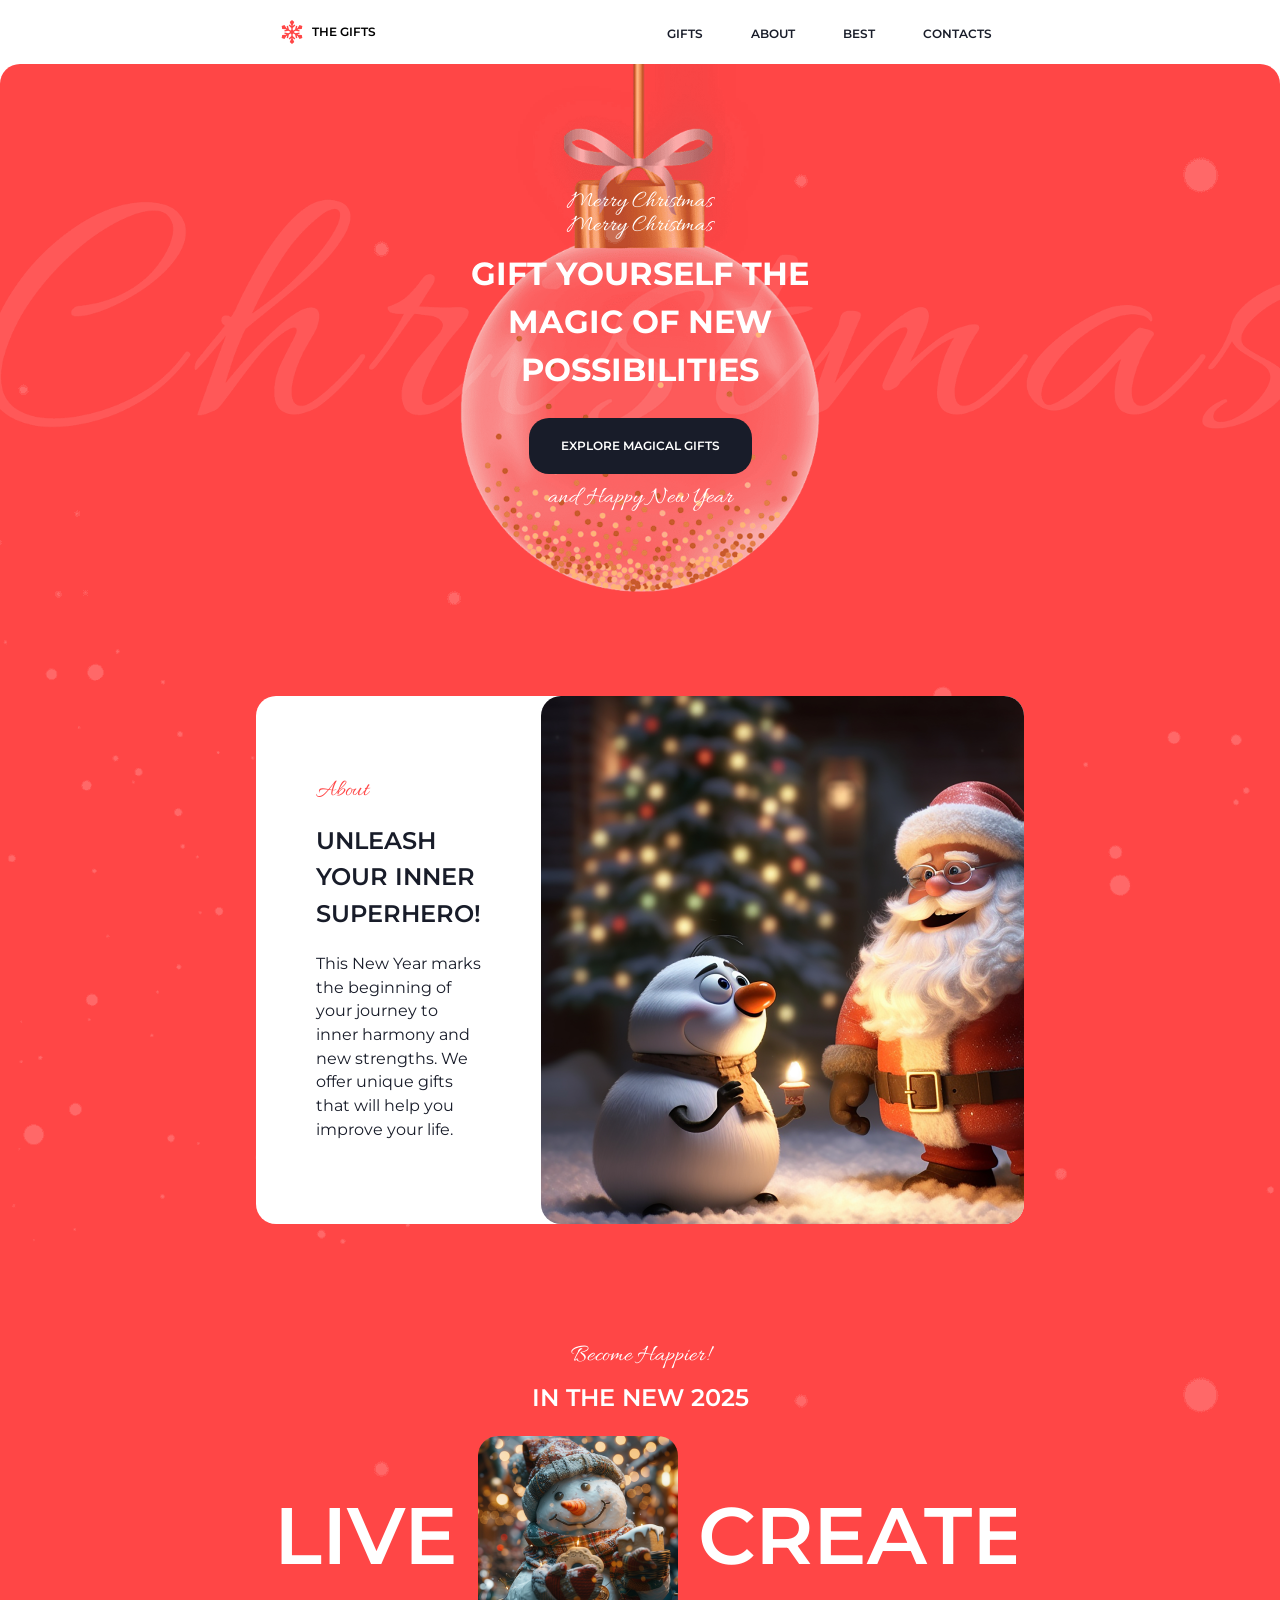
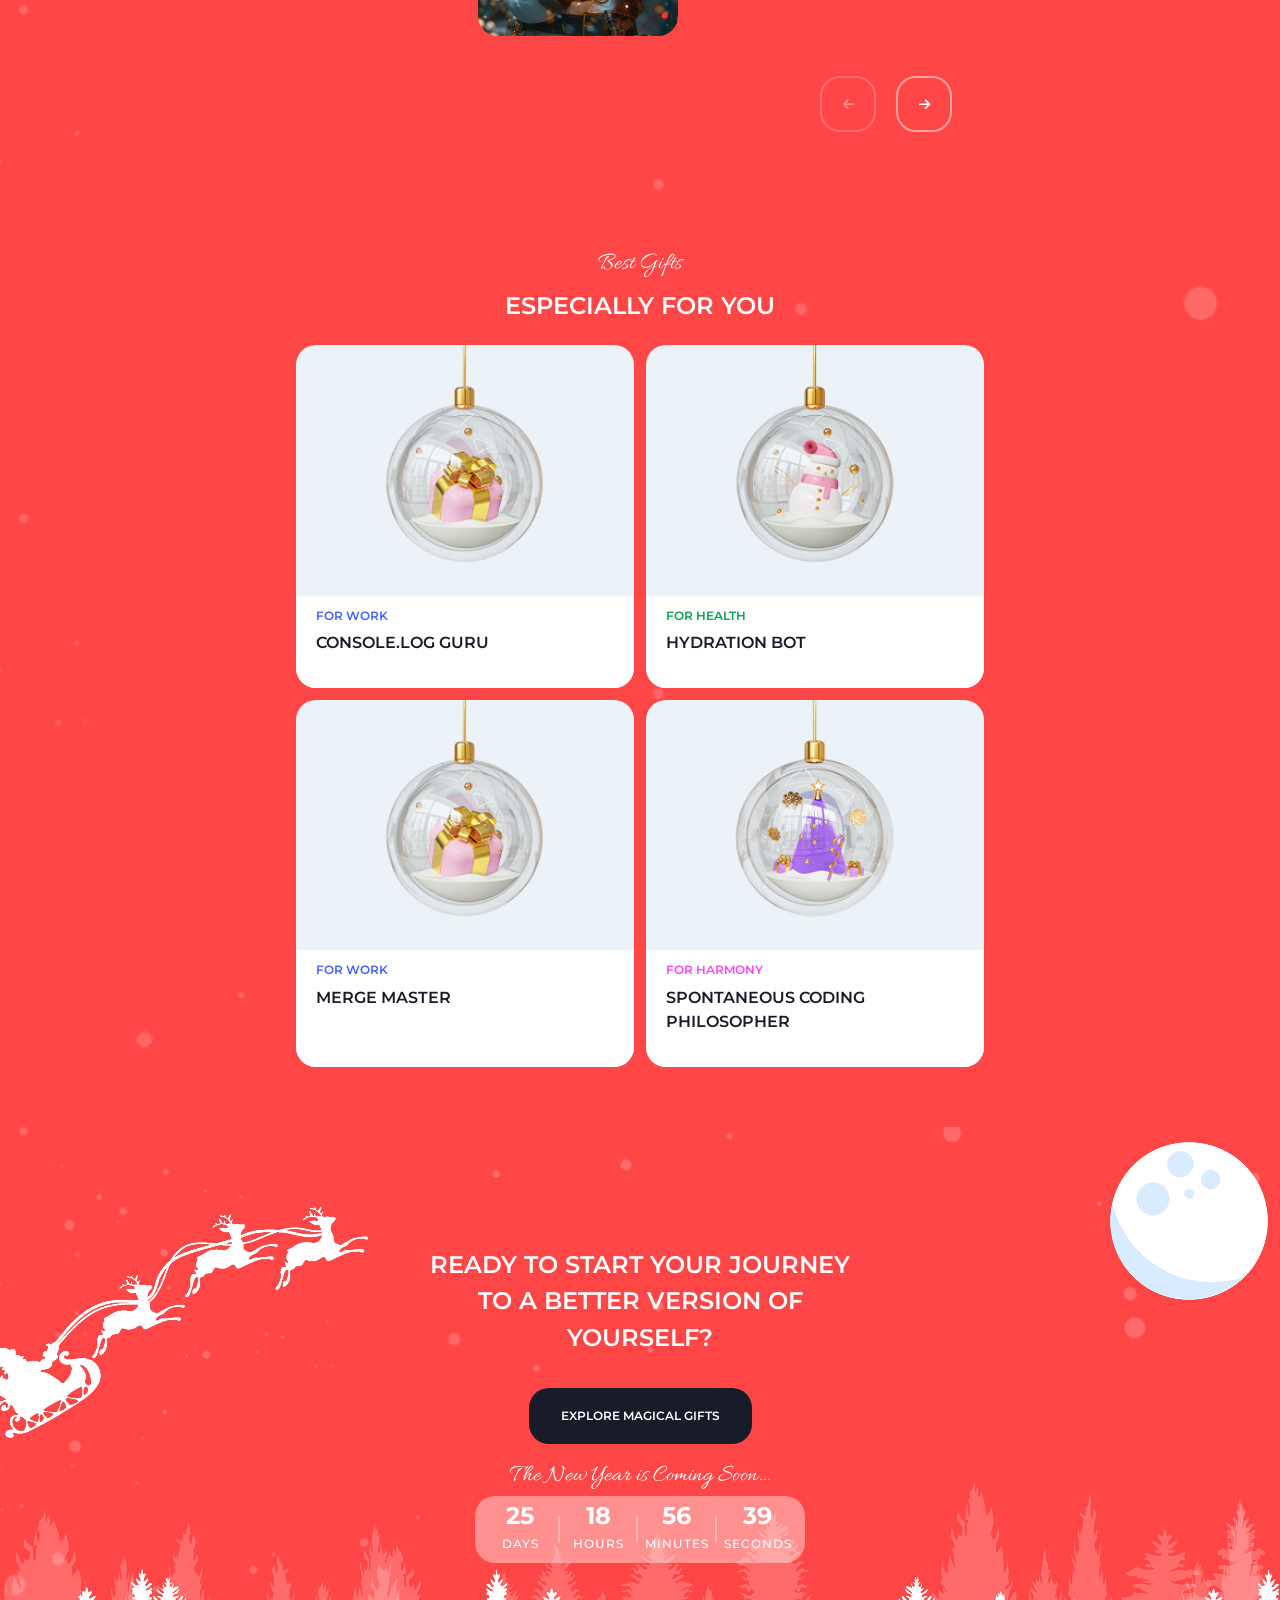
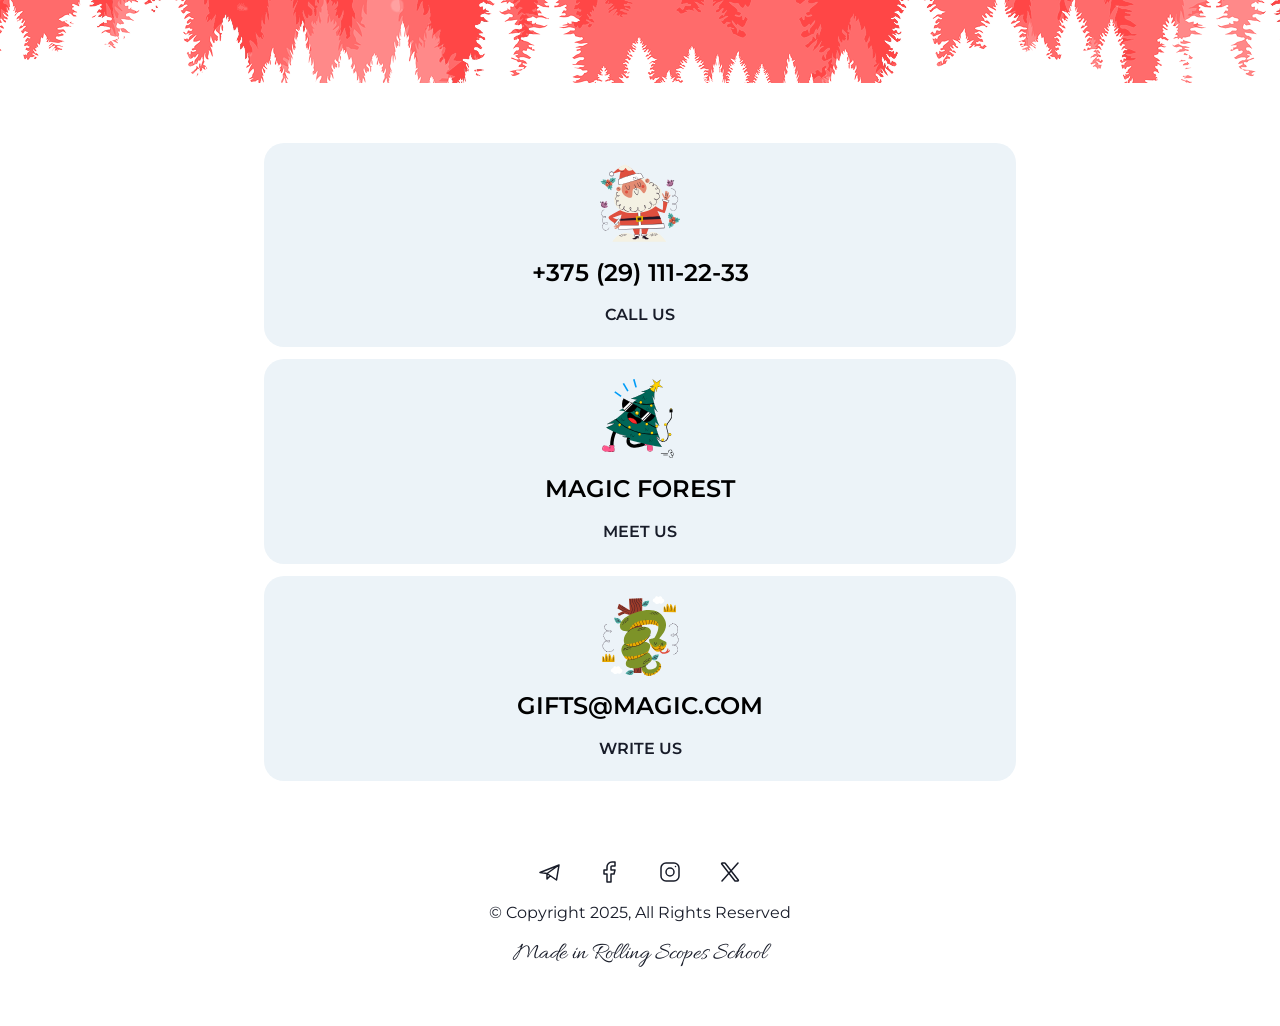
==== commit 350605e6: "feat: add modal, gift.data.js and update home and gift pages" ====
--- a/christmas-shop/index.html
+++ b/christmas-shop/index.html
@@ -59,7 +59,8 @@
            <div class="container lcld-container">
                <p class="slider-caption">Become Happier!</p>
                <h2>in the new 2025</h2>
-               <div class="lcld-card">
+              <div class="lcld-slider-window">
+              <div class="lcld-card">
                <div class="lcld-item">
                    <span>Live</span>
                    <img src="image/snowman.png" width="200" height="200" alt="Snowman">
@@ -78,6 +79,7 @@
                    <span>Dream</span>
                    <img src="image/fairytale-house.png" width="200" height="200" alt="Fairytale house">
                </div>
+             </div>
              </div>
              <div class="slider-controls">
     <button class="control-btn" id="prev-btn" aria-label="Previous slide" disabled>
@@ -198,6 +200,24 @@
                </div>
            </div>
        </footer>  
+  <div class="modal-backdrop" id="gift-modal-backdrop" aria-hidden="true">
+      <article class="gift-modal" role="dialog" aria-modal="true" aria-labelledby="gift-modal-title">
+          <button class="gift-modal-close" id="gift-modal-close" type="button" aria-label="Close modal">
+              <span></span>
+              <span></span>
+          </button>
+          <div class="gift-modal-image-wrap">
+              <img id="gift-modal-image" src="" alt="">
+          </div>
+          <div class="gift-modal-content">
+              <p class="gift-modal-category" id="gift-modal-category"></p>
+              <h3 class="gift-modal-title" id="gift-modal-title"></h3>
+              <p class="gift-modal-description" id="gift-modal-description"></p>
+              <div class="gift-modal-powers" id="gift-modal-powers"></div>
+          </div>
+      </article>
+  </div>
+  <script src="js/gifts-data.js"></script>
   <script src="js/script.js"></script>
 </body>
 </html>
--- a/christmas-shop/css/style.css
+++ b/christmas-shop/css/style.css
@@ -280,6 +280,10 @@
  padding: 0 8px;
 }
 
+.lcld-slider-window {
+  overflow: hidden;
+}
+
 .slider-caption {
  font-family: 'Allura', cursive;
  font-size: 24px;
@@ -303,38 +307,43 @@
 }
 
 .lcld-card {
-   display: flex;
-   flex-direction: column;
-   align-items: center;
+  display: flex;
+  flex-direction: row;
+  align-items: center;
+  gap: 20px;
+  width: max-content;
+  transition: transform 0.5s ease;
+  will-change: transform;
 }
 
 .lcld-item {
- display: flex;
- align-items: center;
- justify-content: space-between;
- position: relative;
- width: 100%;
- max-width: 100%;
- gap: 20px;
- box-sizing: border-box;
-}
-
-.slider span {
- font-size: clamp(40px, 15vw, 80px);
+  display: flex;
+  align-items: center;
+  justify-content: space-between;
+  position: relative;
+  width: 100%;
+  max-width: 100%;
+  gap: 20px;
+  box-sizing: border-box;
+}
+
+.lcld-item span {
+ font-size: 80px;
  line-height: 1;
  flex-shrink: 1;
  font-weight: 600;
  text-transform: uppercase;
   color: #fff;
   padding-left: 10px;
-
 }
 
 .lcld-item img {
  border-radius: 20px;
- /* margin-right: 20px; */
- object-fit: cover;
- margin-right: -10px;
+object-fit: cover;
+width: 200px;
+height: 200px;
+flex: 0 0 200px;
+margin-right: -10px;
 }
 
 .lcld-item:hover {
@@ -365,11 +374,18 @@
  justify-content: center;
  transition: 0.3s ease;
 }
-.slider-controls :hover {
-  background-color: #fff;
-  color: #ff4646;
-
-
+
+.control-btn:disabled {
+  cursor: default;
+  opacity: 0.4;
+}
+
+@media (hover: hover) and (pointer: fine) {
+  .control-btn:hover:not(:disabled) {
+    background-color: #fff;
+    color: #ff4646;
+    border-color: #fff;
+  }
 }
 
 /* ================= GIFTS ================= */
@@ -480,6 +496,143 @@
    line-height: 152%;
    letter-spacing: 8%;
    padding-bottom: 20px;   
+}
+
+.modal-backdrop {
+  position: fixed;
+  inset: 0;
+  background: rgba(24, 28, 41, 0.8);
+  display: none;
+  align-items: center;
+  justify-content: center;
+  padding: 8px;
+  z-index: 3000;
+}
+
+.modal-backdrop.is-open {
+  display: flex;
+}
+
+.gift-modal {
+  width: 100%;
+  max-width: 364px;
+  border-radius: 20px;
+  overflow: hidden;
+  background: #ecf3f8;
+  position: relative;
+}
+
+.gift-modal-close {
+  position: absolute;
+  top: 12px;
+  right: 12px;
+  width: 40px;
+  height: 40px;
+  border: none;
+  background: transparent;
+  cursor: pointer;
+  z-index: 2;
+}
+
+.gift-modal-close span {
+  position: absolute;
+  top: 19px;
+  left: 10px;
+  width: 20px;
+  height: 2px;
+  background: #181c29;
+}
+
+.gift-modal-close span:first-child {
+  transform: rotate(45deg);
+}
+
+.gift-modal-close span:last-child {
+  transform: rotate(-45deg);
+}
+
+.gift-modal-image-wrap img {
+  width: 100%;
+  height: 230px;
+  object-fit: cover;
+}
+
+.gift-modal-content {
+  background: #fff;
+  border-radius: 20px;
+  padding: 20px;
+  display: flex;
+  flex-direction: column;
+  gap: 8px;
+}
+
+.gift-modal-category {
+  text-transform: uppercase;
+  font-size: 12px;
+  font-weight: 600;
+  line-height: 130%;
+  letter-spacing: 5%;
+}
+
+.gift-modal-title {
+  text-transform: uppercase;
+  font-size: 16px;
+  font-weight: 600;
+  line-height: 152%;
+  letter-spacing: 8%;
+}
+
+.gift-modal-description {
+  font-size: 16px;
+  line-height: 148%;
+  margin-bottom: 12px;
+}
+
+.gift-modal-powers {
+  display: flex;
+  flex-direction: column;
+  gap: 8px;
+}
+
+.gift-modal-power-row {
+  display: grid;
+  grid-template-columns: 1fr auto auto;
+  align-items: center;
+  column-gap: 12px;
+}
+
+.gift-modal-power-label,
+.gift-modal-power-value {
+  font-size: 16px;
+  line-height: 148%;
+}
+
+.gift-modal-power-label {
+  text-transform: capitalize;
+}
+
+.gift-modal-stars {
+  display: flex;
+  gap: 8px;
+}
+
+.gift-modal-stars img {
+  width: 16px;
+  height: 16px;
+  opacity: 0.15;
+}
+
+.gift-modal-stars img.is-active {
+  opacity: 1;
+}
+
+body.modal-open {
+  overflow: hidden;
+}
+
+.gift-card:focus-visible {
+  outline: 2px solid #ffffff;
+  outline-offset: 3px;
 }
 
 
@@ -844,22 +997,17 @@
    }
 
 .lcld-card {
-   flex-direction: row;
-   justify-content: flex-start;
-   overflow: visible;
-   
+  justify-content: flex-start;
+  overflow: visible;
+
  }
 
 .lcld-item {
-   display: flex;
-   flex-direction: row;
-   align-items: center;
-   width: auto;
-   flex-shrink: 0;
+  width: auto;
+  gap: 20px;
  }
 
 .lcld-item img {
-   margin-right: 0;
    width: 200px;
    height: 200px;
  }
@@ -880,8 +1028,21 @@
  .gift-card {
    margin: 0;
  }
+ .gift-modal {
+   max-width: 400px;
+ }
   .hero-text h1 {
     max-width: 426px;
+  }
+}
+
+@media only screen and (width: 768px) {
+  .burger-btn {
+    display: flex;
+  }
+
+  .nav {
+    display: none;
   }
 }
 
@@ -950,6 +1111,10 @@
    margin: 0;
  }
 
+ .gift-modal {
+   max-width: 400px;
+ }
+
  .footer-grid {
    grid-template-columns: repeat(3, 1fr);
    gap: 12px;
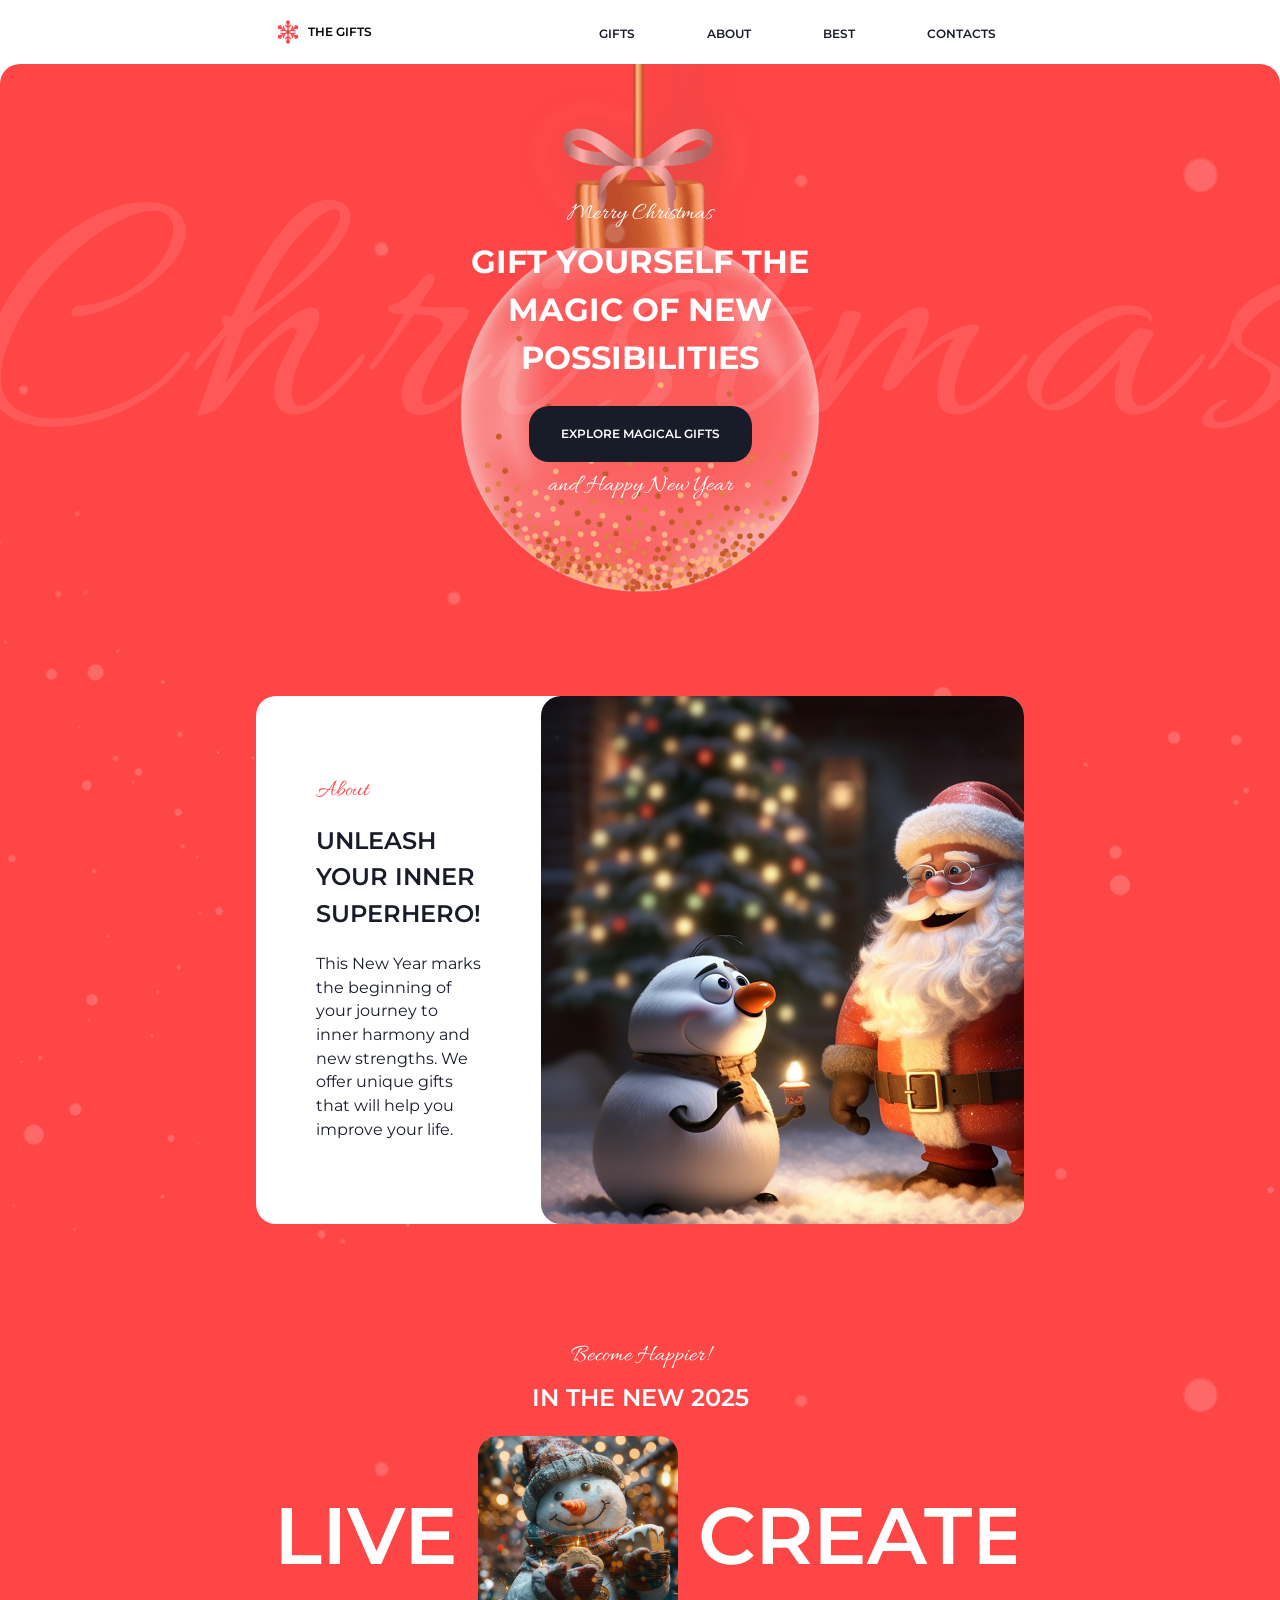
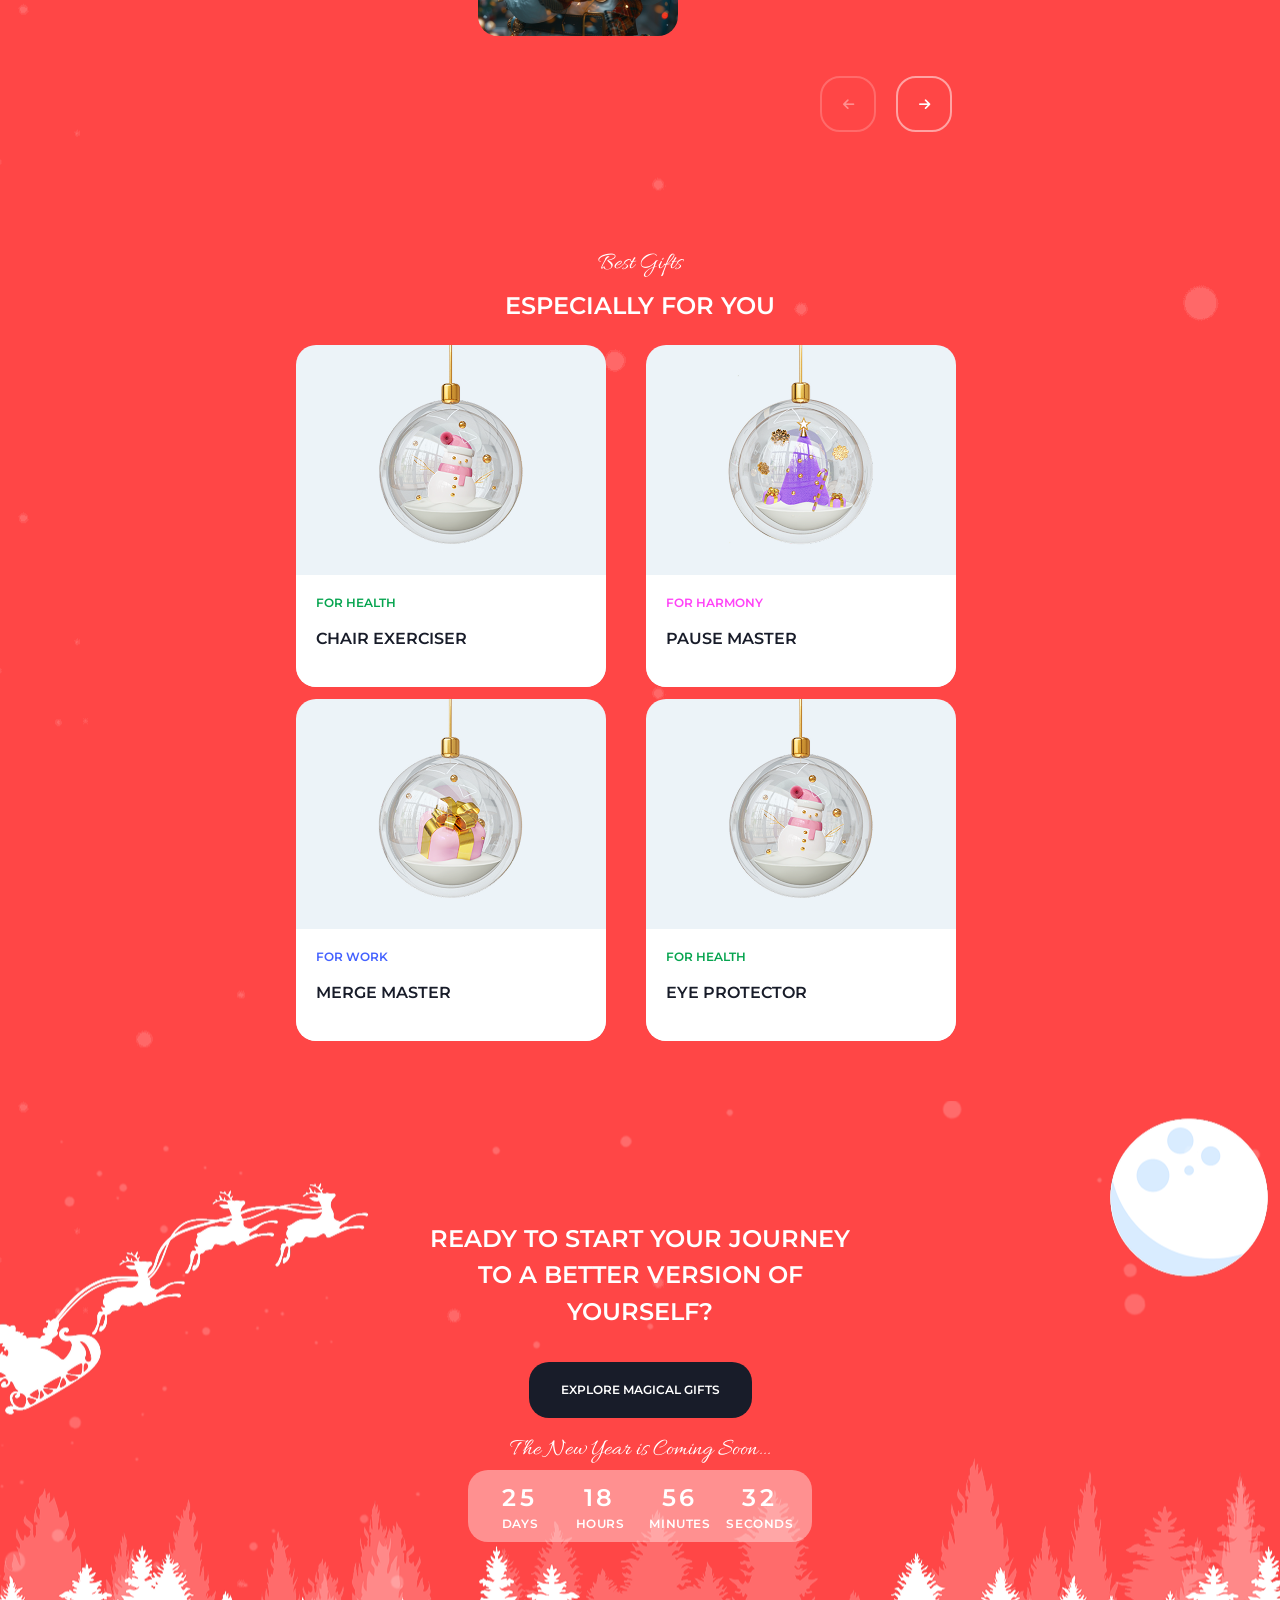
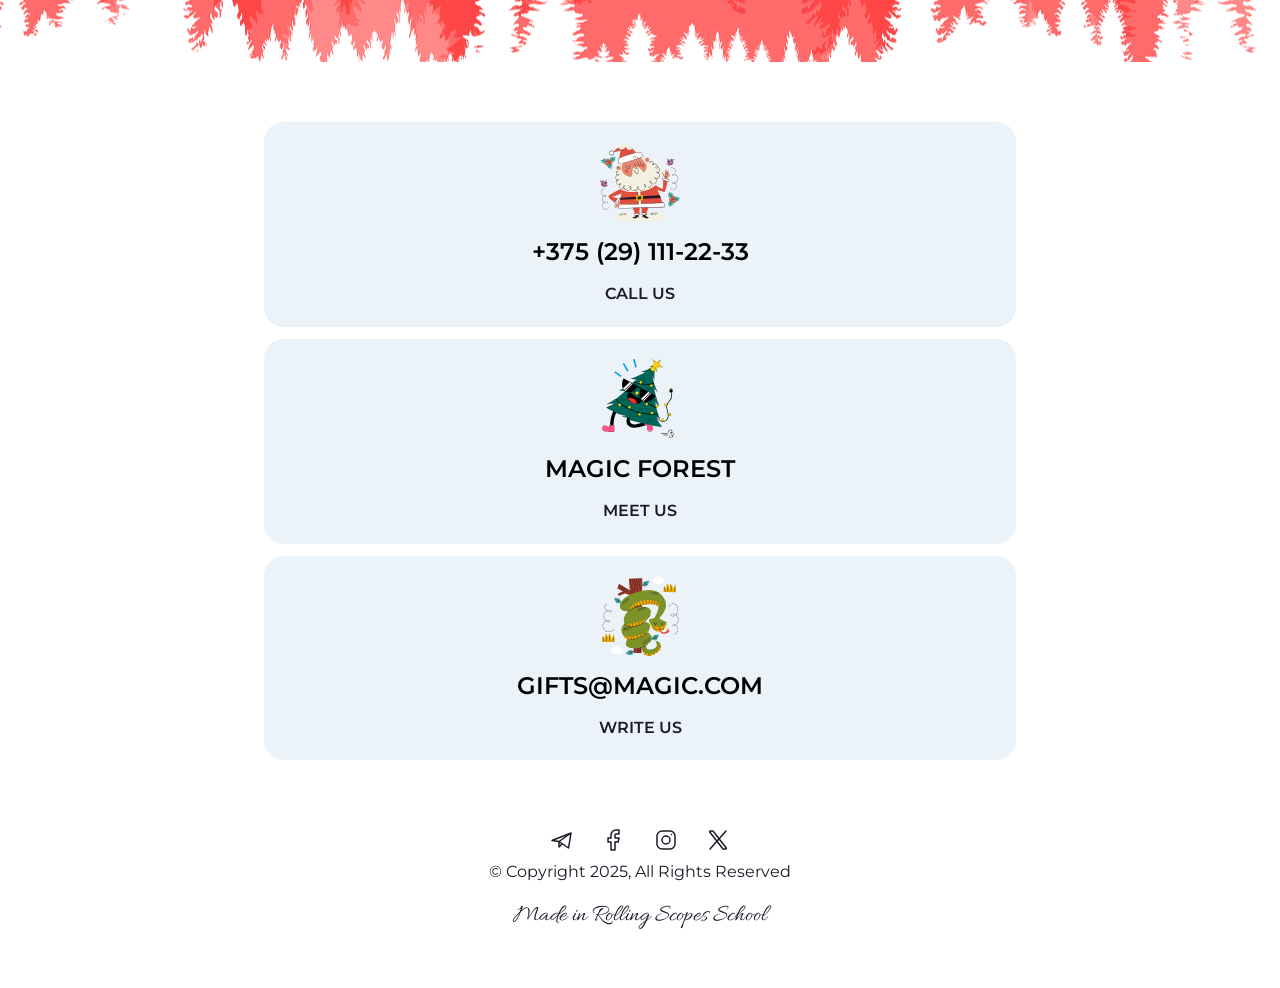
==== commit 65854d68: "feat: add chamges in style 380px" ====
--- a/christmas-shop/index.html
+++ b/christmas-shop/index.html
@@ -37,7 +37,6 @@
        <section class="hero">
            <div class="container hero-container">
                <p>Merry Christmas</p>
-               <p>Merry Christmas</p>
                <h1>Gift yourself the magic of new possibilities</h1>
                <a href="gifts.html" class="btn">Explore Magical Gifts</a>
                <p>and Happy New Year</p>
@@ -195,7 +194,7 @@
                </a>
            </div>
                <div class="copyright">
-                    <p class="footer-paragraphs">&copy; Copyright 2025, All Rights Reserved</p>
+                   <p class="footer-paragraph">&copy; Copyright 2025, All Rights Reserved</p>
                     <a class="footer-link" href="https://rs.school" target="_blank">Made in Rolling Scopes School</a>
                </div>
            </div>
--- a/christmas-shop/css/style.css
+++ b/christmas-shop/css/style.css
@@ -42,7 +42,7 @@
  display: flex;
  justify-content: space-between;
  align-items: center;
- padding: 0 12px;
+ padding: 0 8px;
  position: relative;
 }
 
@@ -80,8 +80,26 @@
  cursor: pointer;
 }
 
-nav {
- display: none;
+.logo:hover {
+ cursor: pointer;
+}
+
+.nav {
+ position: fixed;
+ top: 64px;
+ right: 0;
+ width: 100%;
+ height: calc(100vh - 64px);
+ background: #fff;
+ display: flex;
+ flex-direction: column;
+ align-items: center;
+ justify-content: center;
+ z-index: 1000;
+ transform: translateX(100%);
+ opacity: 0;
+ transition: transform 0.35s ease, opacity 0.25s ease;
+ pointer-events: none;
 }
 
 .burger-btn {
@@ -106,20 +124,12 @@
 }
 
 .nav.active {
- display: flex;
- position: fixed;
- top: 0;
- left: 0;
- width: 100%;
- height: 100vh;
- background: #fff;
- flex-direction: column;
- align-items: center;
- justify-content: center;
- z-index: 1000;
-}
-
-.nav.active .nav-list {
+ transform: translateX(0);
+ opacity: 1;
+ pointer-events: auto;
+}
+
+.nav .nav-list {
  list-style: none;
  display: flex;
  flex-direction: column;
@@ -127,7 +137,7 @@
  text-align: center;
 }
 
-.nav.active .nav-list a {
+.nav .nav-list a {
  font-size: 24px;
  text-decoration: none;
  color: #181C29;
@@ -201,11 +211,6 @@
  /* border: 1px solid #181C29; */
  }
 
-.btn:hover {
- background: #fff;
- color: #181C29;
-}
-
 /* ================= ABOUT ================= */
 .about {
    padding: 60px 8px;
@@ -319,12 +324,8 @@
 .lcld-item {
   display: flex;
   align-items: center;
-  justify-content: space-between;
-  position: relative;
-  width: 100%;
-  max-width: 100%;
   gap: 20px;
-  box-sizing: border-box;
+  flex-shrink: 0;
 }
 
 .lcld-item span {
@@ -344,12 +345,6 @@
 height: 200px;
 flex: 0 0 200px;
 margin-right: -10px;
-}
-
-.lcld-item:hover {
- transform: scale(1.1);
- cursor: pointer;
-
 }
 
 .slider-controls {
@@ -380,7 +375,7 @@
   opacity: 0.4;
 }
 
-@media (hover: hover) and (pointer: fine) {
+@media only screen and (min-width: 1440px) and (hover: hover) and (pointer: fine) {
   .control-btn:hover:not(:disabled) {
     background-color: #fff;
     color: #ff4646;
@@ -438,32 +433,31 @@
  transition: transform 0.3s ease;
  display: flex;
  flex-direction: column;
- height: 100%;
- margin: 0 27px;
+ width: 100%;
+ max-width: 310px;
+ height: 342px;
+ margin: 0 auto;
 }
 
 .gift-card img {
  width: 100%;
- height: auto;
+ height: 230px;
+ object-fit: cover;
  display: block;
-}
-
-.gift-card:hover {
- transform: translateY(-5px);
- background: #ffecec;
- cursor: pointer;
- color: #ff4646;
 }
 
 .best-content {
  background-color: #fff;
- padding: 12px 20px;
+ padding: 20px;
  box-sizing: border-box;
  width: 100%;
- flex-grow: 1;
+ height: 112px;
  display: flex;
  flex-direction: column;
+ gap: 8px;
  justify-content: flex-start;
+ border-bottom-left-radius: 20px;
+ border-bottom-right-radius: 20px;
 }
 
 .best-work,
@@ -495,7 +489,8 @@
    font-weight: 600;
    line-height: 152%;
    letter-spacing: 8%;
-   padding-bottom: 20px;   
+  max-width: 270px;
+  padding-bottom: 0;
 }
 
 .modal-backdrop {
@@ -564,6 +559,66 @@
   display: flex;
   flex-direction: column;
   gap: 8px;
+}
+
+.scroll-top-btn {
+  position: fixed;
+  right: 8px;
+  bottom: 8px;
+  width: 56px;
+  height: 56px;
+  padding: 0;
+  border-radius: 100px;
+  border: 1px solid #ff4646;
+  background: #ffffff;
+  display: none;
+  align-items: center;
+  justify-content: center;
+  cursor: pointer;
+  z-index: 2500;
+  transition: transform 0.2s ease, background-color 0.2s ease, border-color 0.2s ease;
+}
+
+.scroll-top-icon {
+  position: relative;
+  width: 24px;
+  height: 24px;
+  display: block;
+}
+
+.scroll-top-icon::before,
+.scroll-top-icon::after {
+  content: "";
+  position: absolute;
+  display: block;
+}
+
+.scroll-top-icon::before {
+  width: 1px;
+  height: 14px;
+  background: #ff4646;
+  left: 12px;
+  top: 5px;
+}
+
+.scroll-top-icon::after {
+  width: 6px;
+  height: 6px;
+  border-left: 1px solid #ff4646;
+  border-top: 1px solid #ff4646;
+  left: 9px;
+  top: 5px;
+  transform: rotate(45deg);
+}
+
+.scroll-top-btn.is-visible {
+  display: flex;
+}
+
+@media only screen and (min-width: 769px) {
+  .scroll-top-btn {
+    display: none !important;
+  }
 }
 
 .gift-modal-category {
@@ -687,12 +742,13 @@
  display: flex;
  justify-content: center;
  align-items: center;
+ width: 344px;
+ max-width: 100%;
+ min-height: 72px;
+ margin: 0 auto;
+ padding: 8px 12px;
+ border-radius: 20px;
  background-color: rgba(255, 255, 255, 0.4);
- border-radius: 20px;
- padding: 8px 20px 12px 20px;
- width: calc(100% - 10px);
- max-width: 330px;
- margin: 0 auto;
  color: #fff;
  font-family: 'Montserrat', sans-serif;
  box-sizing: border-box;
@@ -703,28 +759,37 @@
  display: flex;
  flex-direction: column;
  align-items: center;
- min-width: 50px;
+ justify-content: center;
+ width: 80px;
+ min-width: 80px;
+ text-align: center;
 }
 
 .number {
  font-size: 24px;
- font-weight: 700;
- line-height: 1;
+ font-weight: 600;
+ line-height: 150%;
+ letter-spacing: 0.16em;
+ text-transform: uppercase;
 }
 
 .label {
  font-size: 12px;
  text-transform: uppercase;
- margin-top: 8px;
- font-weight: 500;
- letter-spacing: 1px;
+ margin-top: 0;
+ font-weight: 600;
+ line-height: 130%;
+ letter-spacing: 0.05em;
 }
 
 .divider {
- font-size: 28px;
- opacity: 0.5;
- margin: 0 10px;
- font-weight: 300;
+ width: 1px;
+ height: 20px;
+ background: rgba(255, 255, 255, 0.4);
+ margin: 0;
+ font-size: 0;
+ line-height: 0;
+ overflow: hidden;
 }
 
 /* ================= FOOTER ================= */
@@ -767,14 +832,6 @@
 }
 
 
-.footer-card:hover,
-.footer-card a:hover {
- cursor: pointer;
- color: #ff4646;
-  transform: scale(1.01);
-}
-
-
 .footer h3 {
    text-transform: uppercase;
    font-size: 16px;
@@ -796,8 +853,10 @@
 .social-icons {
  display: flex;
  justify-content: center;
- gap: 20px;
- padding: 11px 12px;
+gap: 12px;
+width: 196px;
+margin: 0 auto;
+padding: 0;
 }
 
 .social-link {
@@ -818,12 +877,6 @@
  height: 24px;
  object-fit: contain;
 }
-
-.social-link:hover img {
-  transform: scale(1.1);
-  filter: sepia(100%) saturate(500%) hue-rotate(310deg);
-}
-
 
 .footer-paragraph {
    font-size: 16px;
@@ -852,9 +905,8 @@
    gap: 8px;            
 }
 
-.copyright :hover,
-.copyright :focus {
-  color:#ff4646;
+.copyright a:focus-visible {
+  color: #ff4646;
 }
 
 .gift-card,
@@ -862,6 +914,50 @@
 .social-link,
 nav a {
  transition: all 0.3s ease;
+}
+
+@media only screen and (min-width: 1440px) and (hover: hover) and (pointer: fine) {
+  .footer-card:hover {
+    transform: scale(1.01);
+    cursor: pointer;
+  }
+
+  .footer-card:hover .card,
+  .footer-card:hover h3,
+  .footer-card a:hover,
+  .footer-link:hover,
+  .copyright a:hover {
+    color: #ff4646;
+    cursor: pointer;
+  }
+
+  .social-link:hover img {
+    transform: scale(1.1);
+    filter: brightness(0) saturate(100%) invert(42%) sepia(99%) saturate(1562%)
+      hue-rotate(328deg) brightness(102%) contrast(101%);
+  }
+}
+
+@media only screen and (min-width: 1440px) and (hover: hover) and (pointer: fine) {
+  .footer-card:hover {
+    transform: scale(1.01);
+    cursor: pointer;
+  }
+
+  .footer-card:hover .card,
+  .footer-card:hover h3,
+  .footer-card a:hover,
+  .footer-link:hover,
+  .copyright a:hover {
+    color: #ff4646;
+    cursor: pointer;
+  }
+
+  .social-link:hover img {
+    transform: scale(1.1);
+    filter: brightness(0) saturate(100%) invert(42%) sepia(99%) saturate(1562%)
+      hue-rotate(328deg) brightness(102%) contrast(101%);
+  }
 }
 
 /* ================= GIFTS PAGE ================= */
@@ -877,10 +973,10 @@
  background-repeat: no-repeat;
  background-position: top center;
  background-size: contain;
- min-height: 380px;
+ min-height: 316px;
  color: #fff;
  display: flex;
- align-items: center;
+ align-items: end;
  justify-content: center;
  padding: 0;
 
@@ -939,10 +1035,6 @@
  pointer-events: none;
 }
 
-.tabs a:hover {
- background-color: rgba(255, 255, 255, 0.1);
- color: #fff;
-}
 
 .best-gifts-container {
  padding-bottom: 60px;
@@ -951,8 +1043,15 @@
 
 }
 
-
-@media only screen and (min-width: 768px) {
+/* Rounded bottom only on gifts page gifts section */
+main > .hero.gifts-page + #best.best {
+  border-bottom-left-radius: 20px;
+  border-bottom-right-radius: 20px;
+  overflow: hidden;
+}
+
+
+@media only screen and (min-width: 769px) {
     .container {
     max-width: 768px;
     }
@@ -962,6 +1061,15 @@
    }
 
    .nav {
+      position: static;
+      top: auto;
+      right: auto;
+      width: auto;
+      height: auto;
+      transform: none;
+      opacity: 1;
+      pointer-events: auto;
+      background: transparent;
       display: block;
    }
 
@@ -982,12 +1090,16 @@
       border-radius: 20px;
       transition: 0.3s;
    }
+
+   .nav .nav-list {
+      flex-direction: row;
+   }
+
+   .nav .nav-list a {
+      font-size: 12px;
+      padding: 12px 20px;
+   }
   
-    .nav-list a:hover {
-      color: #ff4646;
-      background: rgba(255, 70, 70, 0.1);
-    }
-
     .about-container {
       flex-direction: row;
       align-items: center;
@@ -1034,15 +1146,71 @@
   .hero-text h1 {
     max-width: 426px;
   }
+
+  .hero.gifts-page {
+    min-height: 220px;
+}
+
+  .hero.gifts-page {
+    min-height: 220px;
+}
 }
 
 @media only screen and (width: 768px) {
-  .burger-btn {
-    display: flex;
-  }
-
-  .nav {
-    display: none;
+  .best-caption,
+  .best h2 {
+    max-width: 426px;
+    margin-left: auto;
+    margin-right: auto;
+  }
+
+  .gift-grid {
+    width: 752px;
+    max-width: 100%;
+    grid-template-columns: repeat(2, 310px);
+    justify-content: center;
+    gap: 12px;
+    padding: 0;
+    margin: 0 auto;
+  }
+
+  .gift-card {
+    margin: 0;
+  }
+}
+
+@media only screen and (min-width: 1440px) and (hover: hover) and (pointer: fine) {
+  .logo:hover {
+    cursor: pointer;
+  }
+
+  .btn:hover {
+    background: #fff;
+    color: #181C29;
+  }
+
+  .lcld-item:hover {
+    transform: scale(1.1);
+    cursor: pointer;
+  }
+
+  .gift-card:hover {
+    transform: translateY(-5px);
+    cursor: pointer;
+  }
+
+  .gift-card:hover h3 {
+    color: #ff4646;
+  }
+
+  .tabs a:hover {
+    background-color: rgba(255, 255, 255, 0.1);
+    color: #fff;
+  }
+
+  .nav .nav-list a:hover {
+    color: #ff4646;
+    background: rgba(255, 70, 70, 0.1);
   }
 }
 
@@ -1063,7 +1231,7 @@
    display: none;
  }
 
- nav {
+ .nav {
    display: block;
  }
 
@@ -1084,9 +1252,13 @@
    transition: 0.3s ease;
  }
 
- .nav-list a:hover {
-   color: #ff4646;
-   background: rgba(255, 70, 70, 0.1);
+ .nav .nav-list {
+   flex-direction: row;
+ }
+
+ .nav .nav-list a {
+   font-size: 12px;
+   padding: 12px 20px;
  }
 
  .about-container {
@@ -1129,5 +1301,24 @@
    justify-content: center;
    padding: 0;
  }
-}
-
+
+ .footer-card a:focus-visible,
+ .footer-link:focus-visible,
+ .social-link:focus-visible {
+   outline: 2px solid #ff4646;
+   outline-offset: 3px;
+   border-radius: 12px;
+ }
+ 
+ .footer-card:focus-within {
+   transform: scale(1.01);
+ }
+ 
+ .footer-card:focus-within .card,
+ .footer-card:focus-within h3 {
+   color: #ff4646;
+ }
+ 
+
+}
+
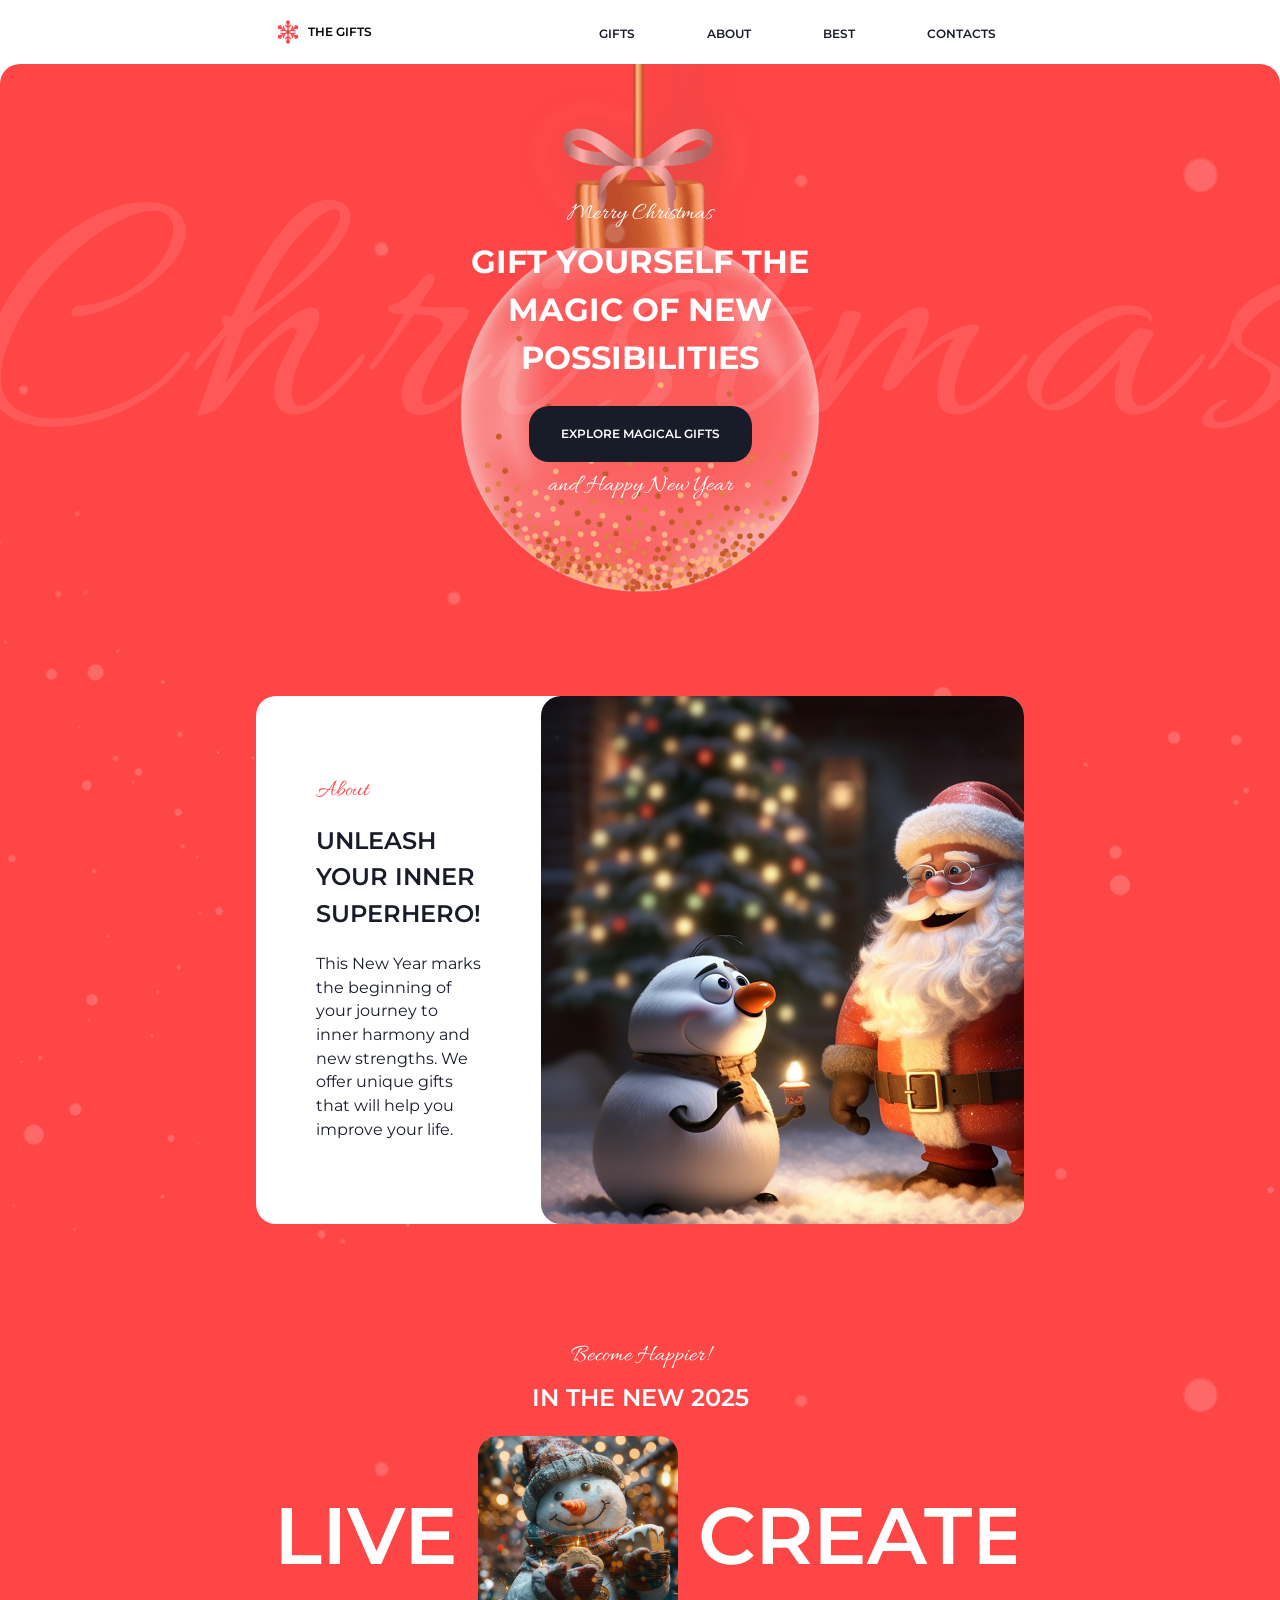
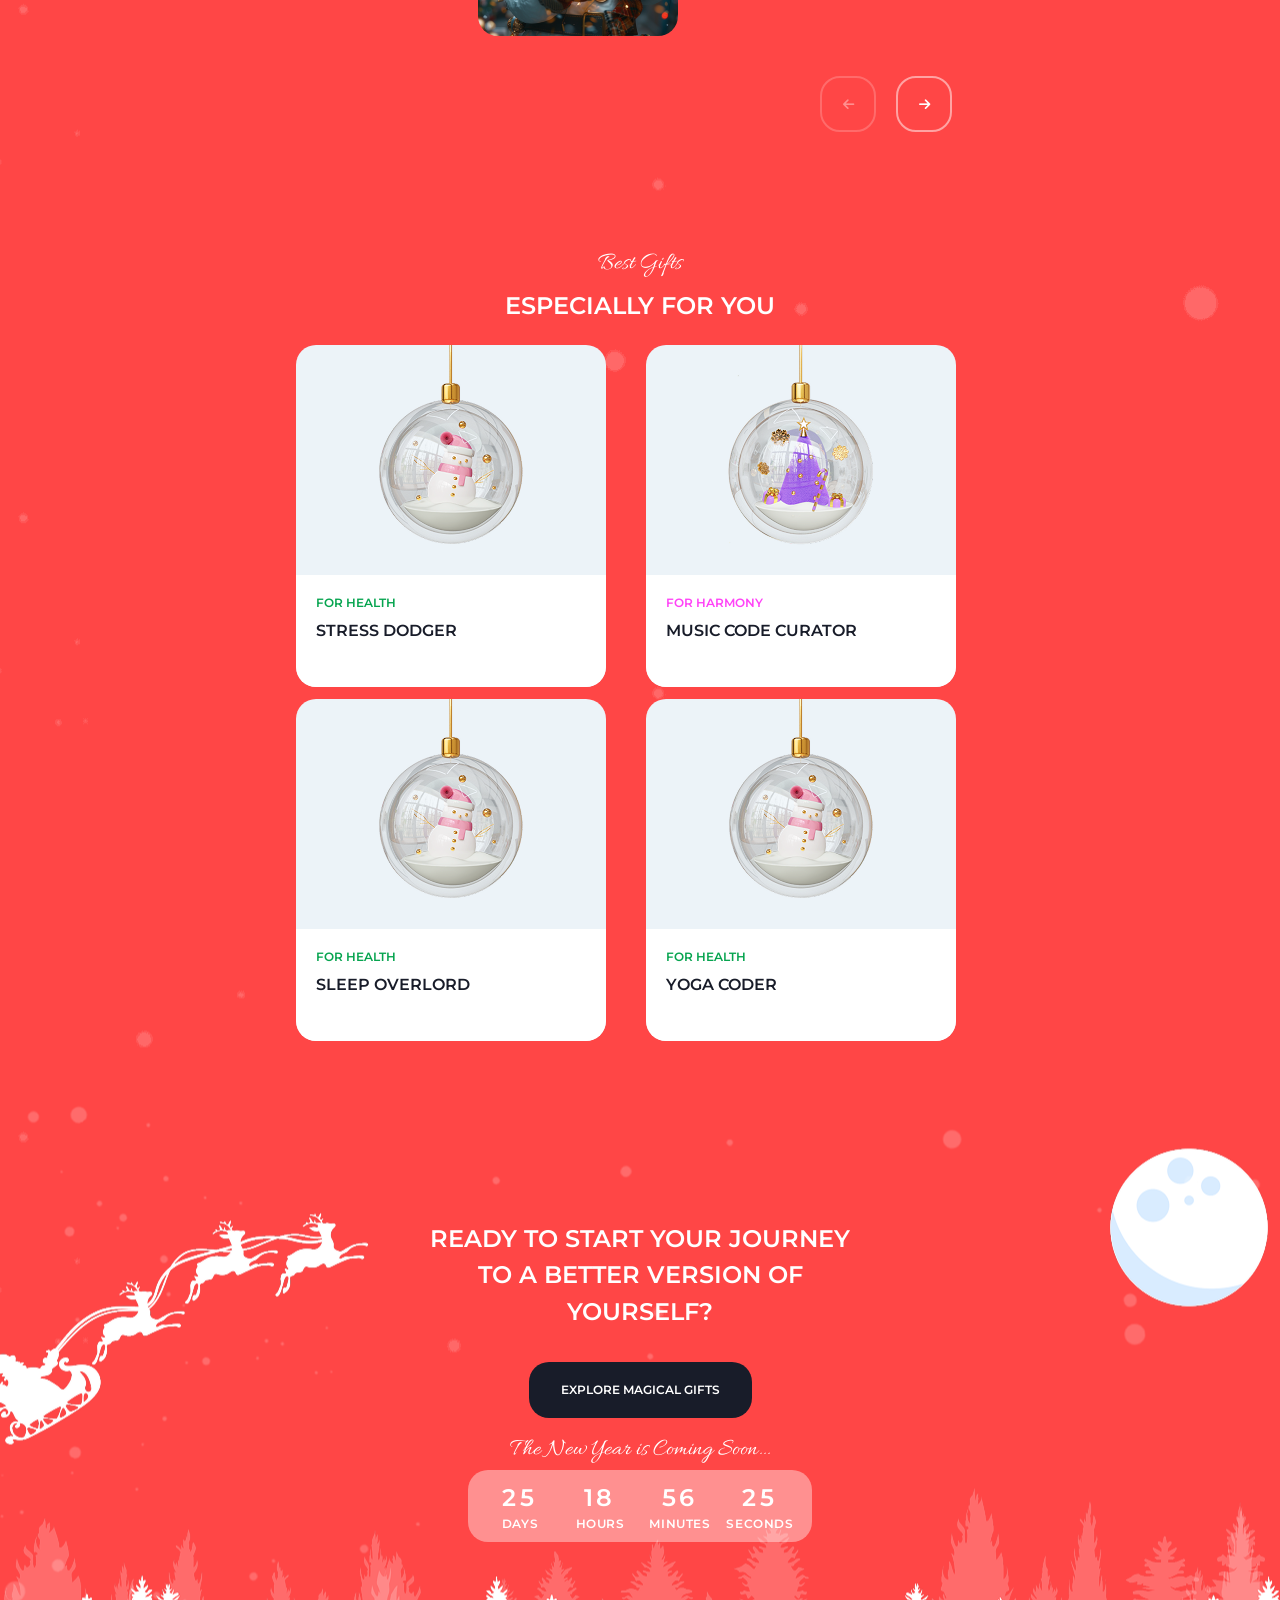
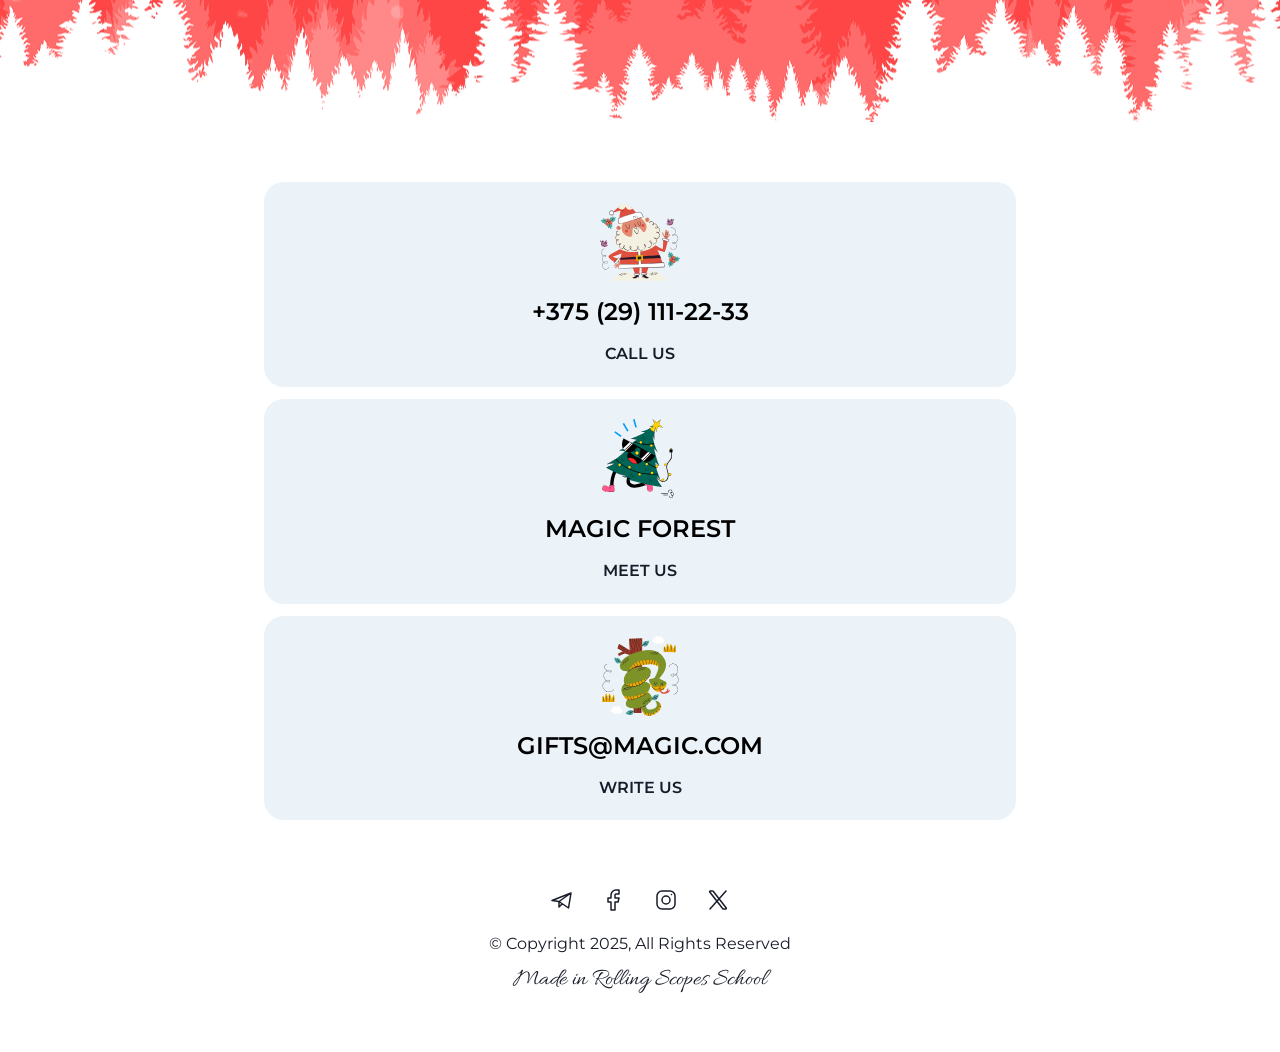
==== commit 0093471a: "feat: add README and update modal" ====
--- a/christmas-shop/index.html
+++ b/christmas-shop/index.html
@@ -84,7 +84,6 @@
     <button class="control-btn" id="prev-btn" aria-label="Previous slide" disabled>
         <i class="fas fa-arrow-left"></i>
     </button>
-    
     <button class="control-btn" id="next-btn" aria-label="Next slide">
         <i class="fas fa-arrow-right"></i>
     </button>
@@ -209,10 +208,15 @@
               <img id="gift-modal-image" src="" alt="">
           </div>
           <div class="gift-modal-content">
+              <div class="gift-modal-meta">
               <p class="gift-modal-category" id="gift-modal-category"></p>
               <h3 class="gift-modal-title" id="gift-modal-title"></h3>
               <p class="gift-modal-description" id="gift-modal-description"></p>
-              <div class="gift-modal-powers" id="gift-modal-powers"></div>
+              </div>
+              <div class="gift-modal-powers-section">
+                  <p class="gift-modal-powers-intro">Adds superpowers to:</p>
+                  <div class="gift-modal-powers" id="gift-modal-powers"></div>
+              </div>
           </div>
       </article>
   </div>
--- a/christmas-shop/css/style.css
+++ b/christmas-shop/css/style.css
@@ -468,7 +468,7 @@
    font-weight: 600;
    line-height: 130%;
    letter-spacing: 5%;
-   padding-bottom: 8px;
+   /* padding-bottom: 8px; */
 }
 
 .best-work {
@@ -500,7 +500,7 @@
   display: none;
   align-items: center;
   justify-content: center;
-  padding: 8px;
+  padding: clamp(8px, 5vw, 60px) 8px;
   z-index: 3000;
 }
 
@@ -509,8 +509,10 @@
 }
 
 .gift-modal {
+  display: flex;
+  flex-direction: column;
   width: 100%;
-  max-width: 364px;
+  max-width: 400px;
   border-radius: 20px;
   overflow: hidden;
   background: #ecf3f8;
@@ -531,10 +533,12 @@
 
 .gift-modal-close span {
   position: absolute;
-  top: 19px;
-  left: 10px;
+  top: 50%;
+  left: 50%;
   width: 20px;
   height: 2px;
+  margin-left: -10px;
+  margin-top: -1px;
   background: #181c29;
 }
 
@@ -544,12 +548,20 @@
 
 .gift-modal-close span:last-child {
   transform: rotate(-45deg);
+}
+
+.gift-modal-image-wrap {
+  width: 100%;
+  height: 230px;
+  overflow: hidden;
+  flex-shrink: 0;
 }
 
 .gift-modal-image-wrap img {
   width: 100%;
   height: 230px;
   object-fit: cover;
+  display: block;
 }
 
 .gift-modal-content {
@@ -558,7 +570,16 @@
   padding: 20px;
   display: flex;
   flex-direction: column;
+  gap: 20px;
+  box-sizing: border-box;
+}
+
+.gift-modal-meta {
+  display: flex;
+  flex-direction: column;
+  align-items: stretch;
   gap: 8px;
+  width: 100%;
 }
 
 .scroll-top-btn {
@@ -622,31 +643,56 @@
 }
 
 .gift-modal-category {
+  margin: 0;
   text-transform: uppercase;
   font-size: 12px;
   font-weight: 600;
-  line-height: 130%;
-  letter-spacing: 5%;
+  line-height: 16px;
+  min-height: 16px;
+  letter-spacing: 0.05em;
 }
 
 .gift-modal-title {
+  margin: 0;
   text-transform: uppercase;
   font-size: 16px;
   font-weight: 600;
-  line-height: 152%;
-  letter-spacing: 8%;
+  line-height: 24px;
+  min-height: 24px;
+  letter-spacing: 0.08em;
+  color: #181c29;
 }
 
 .gift-modal-description {
+  margin: 0;
   font-size: 16px;
-  line-height: 148%;
-  margin-bottom: 12px;
+  font-weight: 400;
+  line-height: 24px;
+  color: #181c29;
+}
+
+.gift-modal-powers-section {
+  display: flex;
+  flex-direction: column;
+  gap: 8px;
+  width: 100%;
+}
+
+.gift-modal-powers-intro {
+  margin: 0;
+  font-size: 12px;
+  font-weight: 600;
+  line-height: 16px;
+  min-height: 16px;
+  letter-spacing: 0.05em;
+  text-transform: uppercase;
+  color: #181c29;
 }
 
 .gift-modal-powers {
   display: flex;
   flex-direction: column;
-  gap: 8px;
+  gap: 0;
 }
 
 .gift-modal-power-row {
@@ -654,12 +700,14 @@
   grid-template-columns: 1fr auto auto;
   align-items: center;
   column-gap: 12px;
+  min-height: 24px;
 }
 
 .gift-modal-power-label,
 .gift-modal-power-value {
   font-size: 16px;
-  line-height: 148%;
+  line-height: 24px;
+  color: #181c29;
 }
 
 .gift-modal-power-label {
@@ -674,7 +722,7 @@
 .gift-modal-stars img {
   width: 16px;
   height: 16px;
-  opacity: 0.15;
+  opacity: 0.1;
 }
 
 .gift-modal-stars img.is-active {
@@ -699,7 +747,7 @@
  text-align: center;
  align-items: center;
  width: 100%;
- padding: 60px 0 120px 0;
+ padding: 60px 0 180px 0;
  background-image:url("../image/bg-snow.png"), url("../image/background_subscribe.png");
  background-size: auto, 1440px auto;
  background-position:center, center;
@@ -813,9 +861,13 @@
  align-items: center;
  justify-content: center;
  width: 100%;
+min-height: 204px;
  background: #ECF3F8;
  padding: 20px;
  border-radius: 20px;
+display: flex;
+flex-direction: column;
+gap: 12px;
 }
 
 .footer-card img {
@@ -828,7 +880,7 @@
  text-decoration: none;
  color: black;
  display: block;
- margin: 12px 0;
+margin: 0;
 }
 
 
@@ -892,7 +944,7 @@
  font-weight: 400;
  line-height: 100%;
  letter-spacing: 5%;
- margin-top: 12px; 
+ margin-top: 0;
  text-align: center;
  text-decoration: none;
  color: #181C29;;
@@ -902,7 +954,8 @@
    display: flex;
    flex-direction: column;
    align-items: center;   
-   gap: 8px;            
+  gap: 12px;
+  margin-top: 12px;
 }
 
 .copyright a:focus-visible {
@@ -1030,7 +1083,7 @@
 }
 
 .tabs a.active {
- background-color: rgba(255, 255, 255, 0.3);
+ background-color: rgba(255, 255, 255, 0.2);
  color: #fff;
  pointer-events: none;
 }
@@ -1140,9 +1193,6 @@
  .gift-card {
    margin: 0;
  }
- .gift-modal {
-   max-width: 400px;
- }
   .hero-text h1 {
     max-width: 426px;
   }
@@ -1157,6 +1207,63 @@
 }
 
 @media only screen and (width: 768px) {
+  .subscribe {
+    padding-bottom: 180px;
+  }
+
+  .about-container {
+    display: grid;
+    grid-template-columns: 376px 376px;
+    width: 752px;
+    max-width: 100%;
+    height: 528px;
+  }
+
+  .about-card {
+    width: 100%;
+    margin: 0;
+    padding: 46px 60px;
+  }
+
+  .about h2,
+  .about-text {
+    max-width: 256px;
+  }
+
+  .about-img {
+    width: 100%;
+    height: 528px;
+    min-height: 528px;
+    margin: 0;
+    border-radius: 20px;
+    object-position: 30% center;
+  }
+
+  .hero-content {
+    padding-top: 60px;
+  }
+
+  .hero.gifts-page {
+    min-height: 284px;
+  }
+
+  .hero-text h1 {
+    max-width: 426px;
+  }
+
+  .hero-tabs {
+    width: 474px;
+    max-width: 100%;
+  }
+
+  .hero-tabs ul {
+    padding: 0;
+  }
+
+  .hero-tabs a {
+    padding: 12px 20px;
+  }
+
   .best-caption,
   .best h2 {
     max-width: 426px;
@@ -1283,10 +1390,6 @@
    margin: 0;
  }
 
- .gift-modal {
-   max-width: 400px;
- }
-
  .footer-grid {
    grid-template-columns: repeat(3, 1fr);
    gap: 12px;
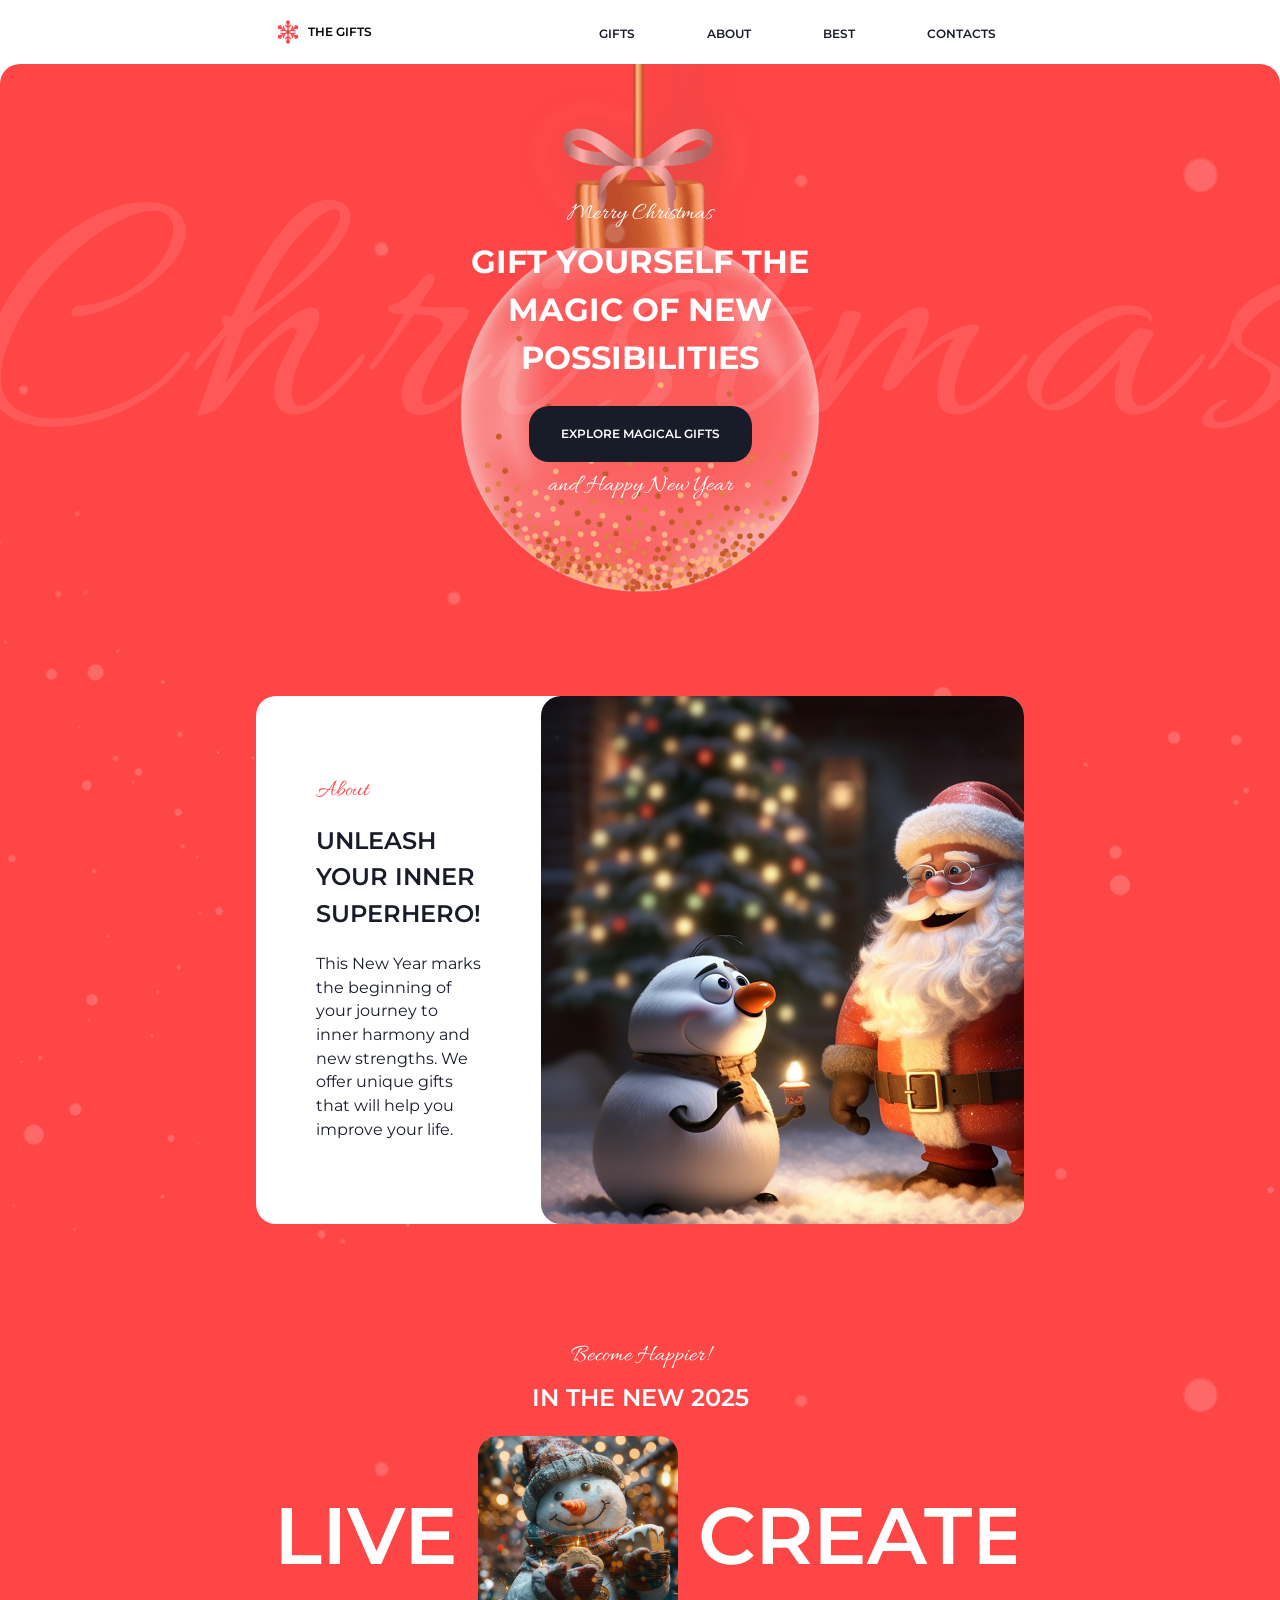
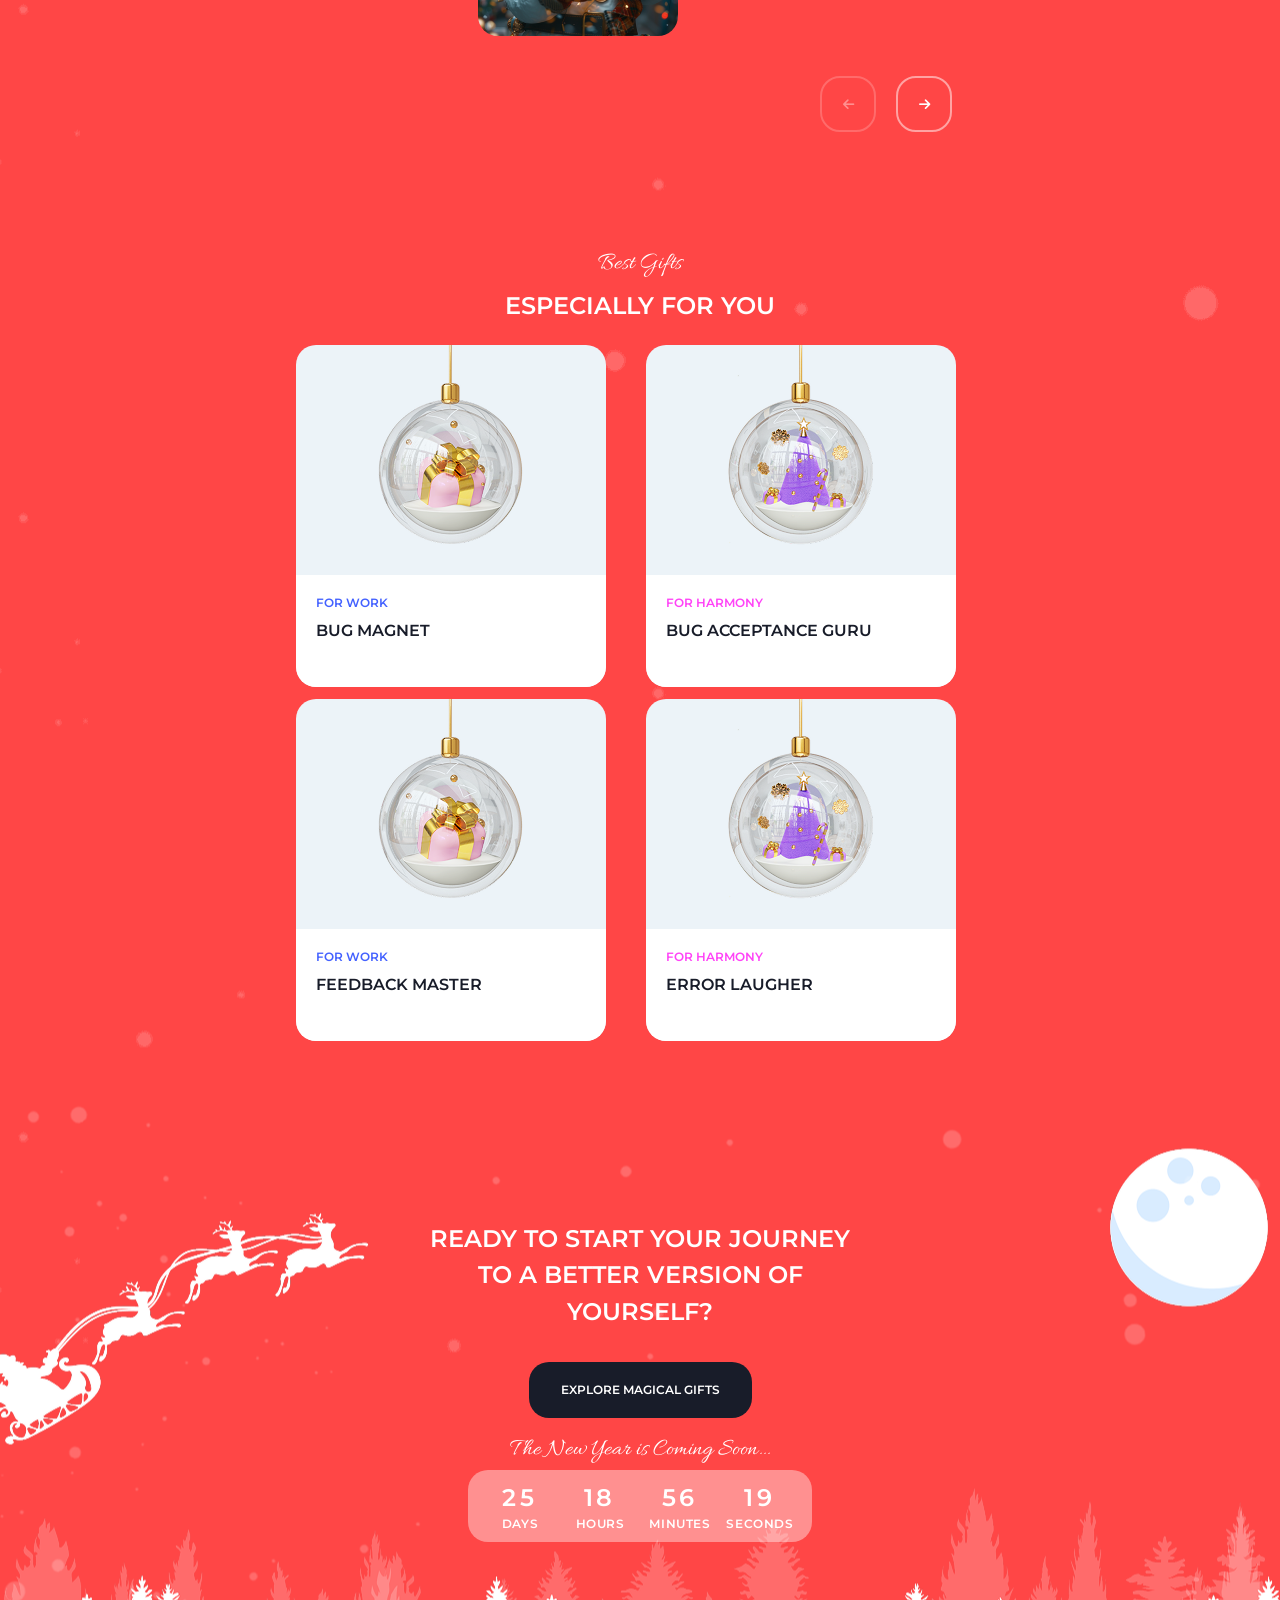
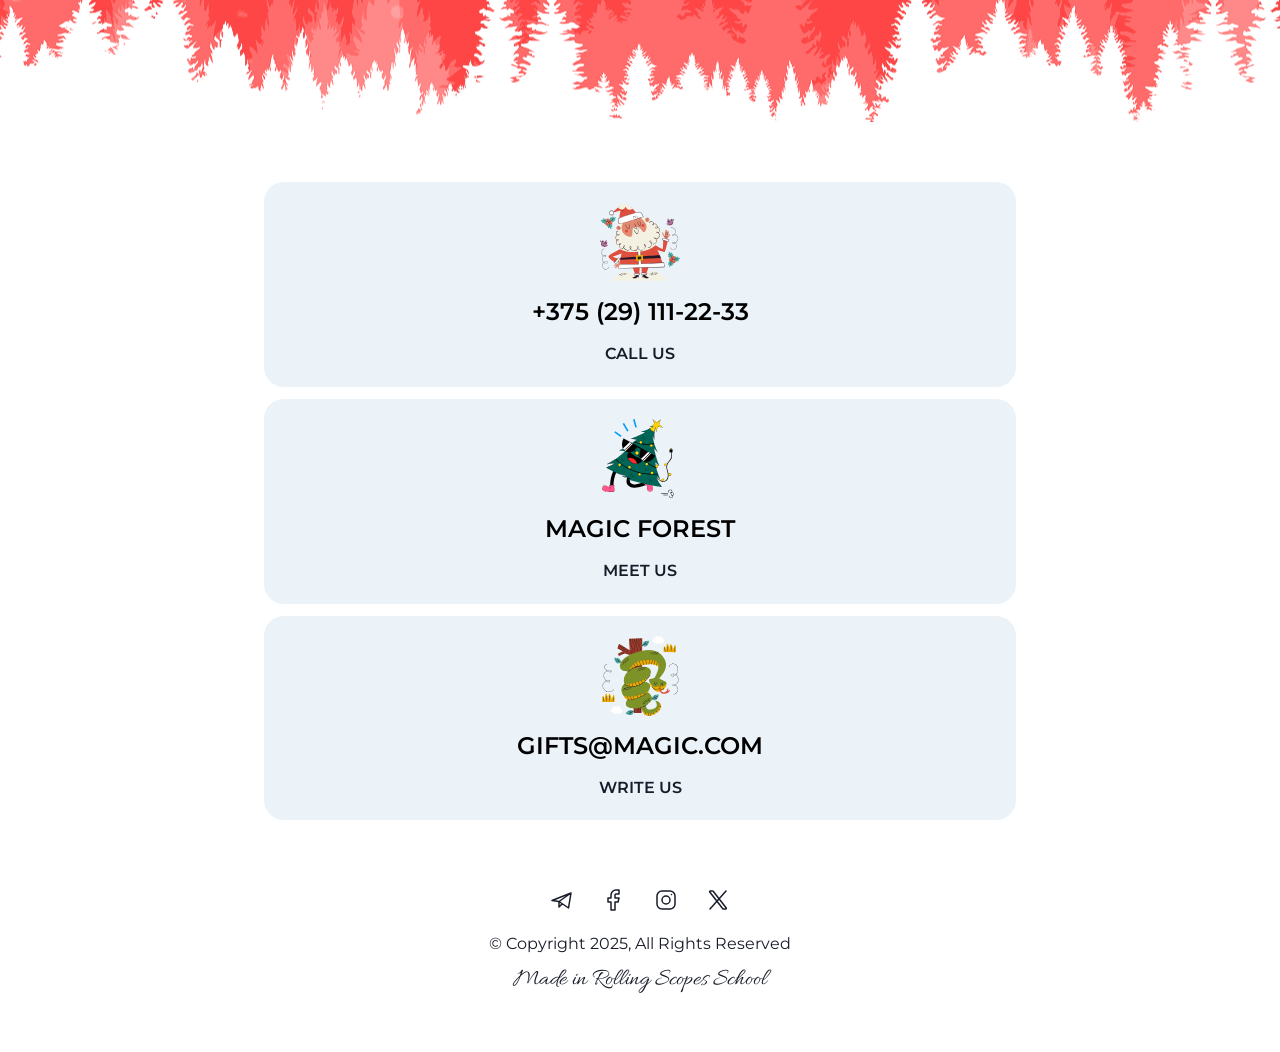
==== commit aebb422b: "fix: valid HTML for gift modal dialog Made-with: Cursor" ====
--- a/christmas-shop/index.html
+++ b/christmas-shop/index.html
@@ -199,18 +199,18 @@
            </div>
        </footer>  
   <div class="modal-backdrop" id="gift-modal-backdrop" aria-hidden="true">
-      <article class="gift-modal" role="dialog" aria-modal="true" aria-labelledby="gift-modal-title">
+      <div class="gift-modal" role="dialog" aria-modal="true" aria-labelledby="gift-modal-title">
           <button class="gift-modal-close" id="gift-modal-close" type="button" aria-label="Close modal">
               <span></span>
               <span></span>
           </button>
           <div class="gift-modal-image-wrap">
-              <img id="gift-modal-image" src="" alt="">
+              <img id="gift-modal-image" src="icons/snowflake.svg" alt="Preview of the selected gift">
           </div>
           <div class="gift-modal-content">
               <div class="gift-modal-meta">
               <p class="gift-modal-category" id="gift-modal-category"></p>
-              <h3 class="gift-modal-title" id="gift-modal-title"></h3>
+              <h3 class="gift-modal-title" id="gift-modal-title">Gift details</h3>
               <p class="gift-modal-description" id="gift-modal-description"></p>
               </div>
               <div class="gift-modal-powers-section">
@@ -218,7 +218,7 @@
                   <div class="gift-modal-powers" id="gift-modal-powers"></div>
               </div>
           </div>
-      </article>
+      </div>
   </div>
   <script src="js/gifts-data.js"></script>
   <script src="js/script.js"></script>
